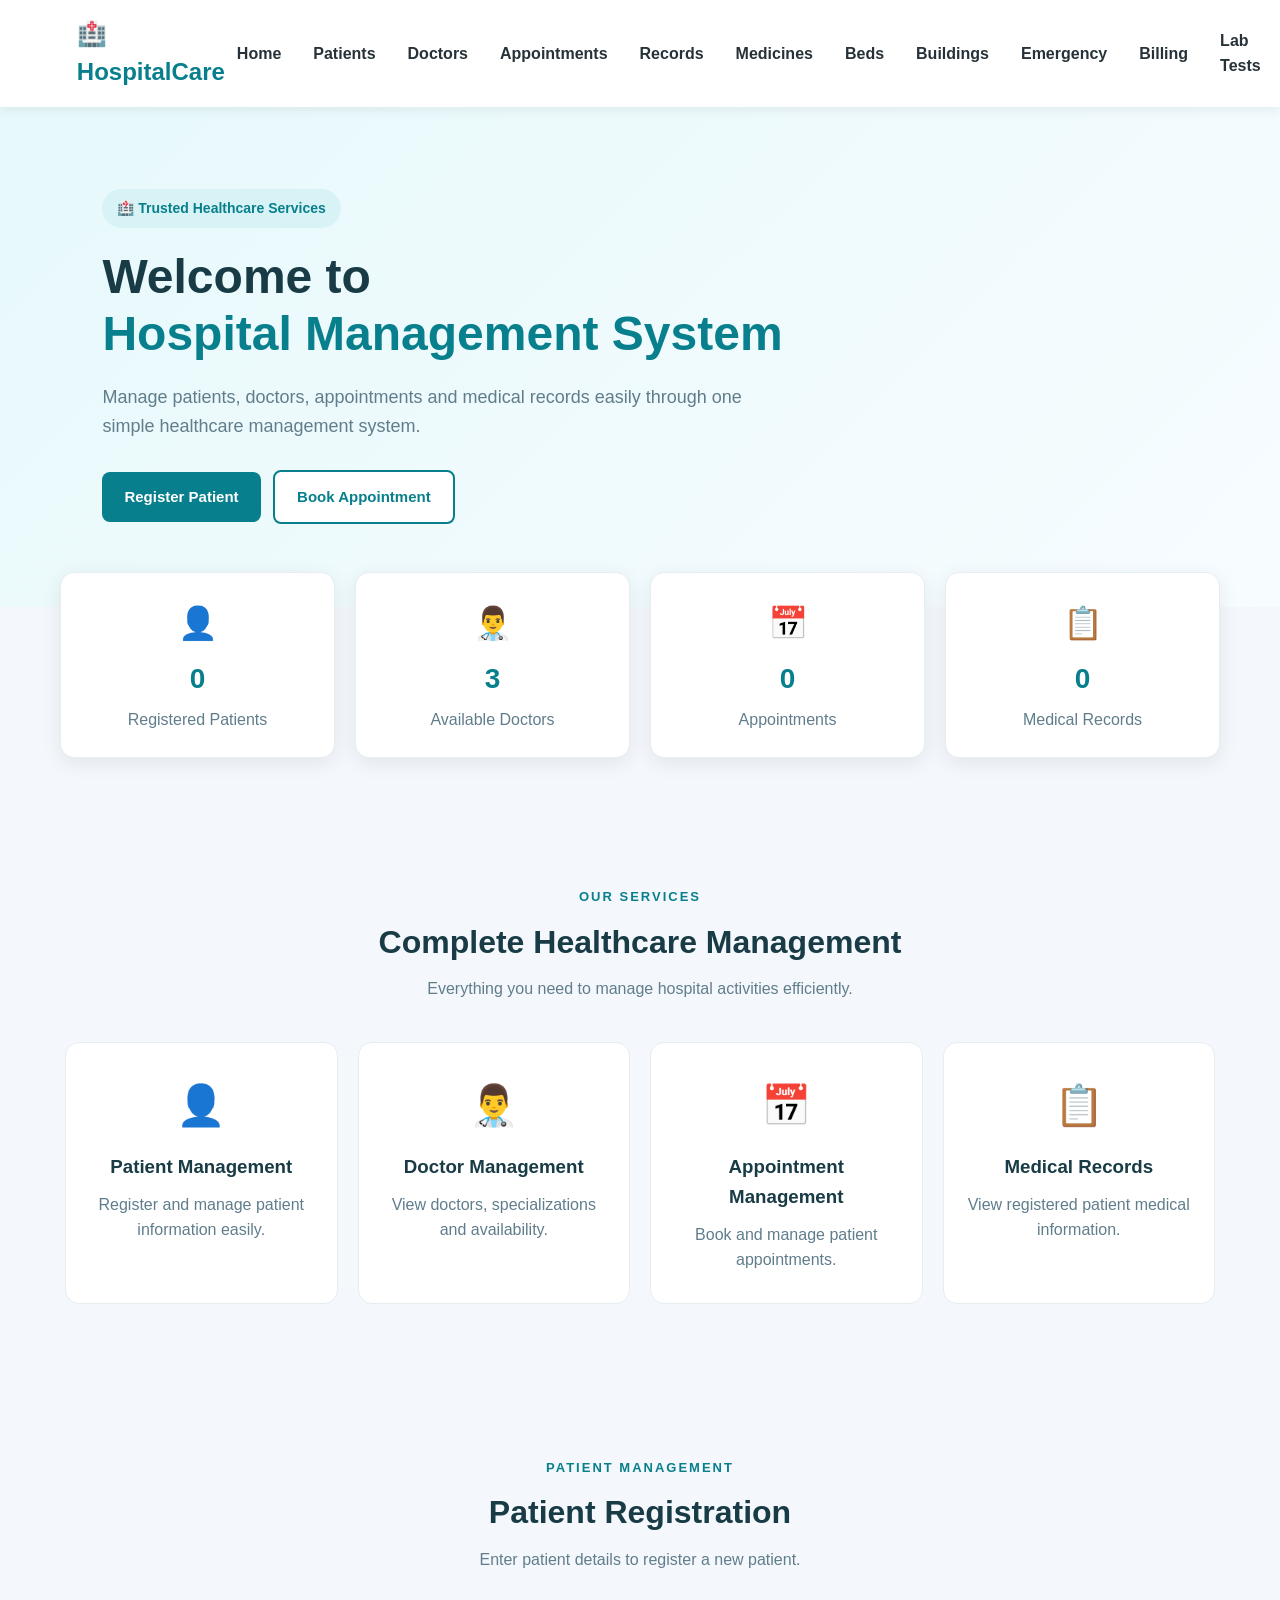
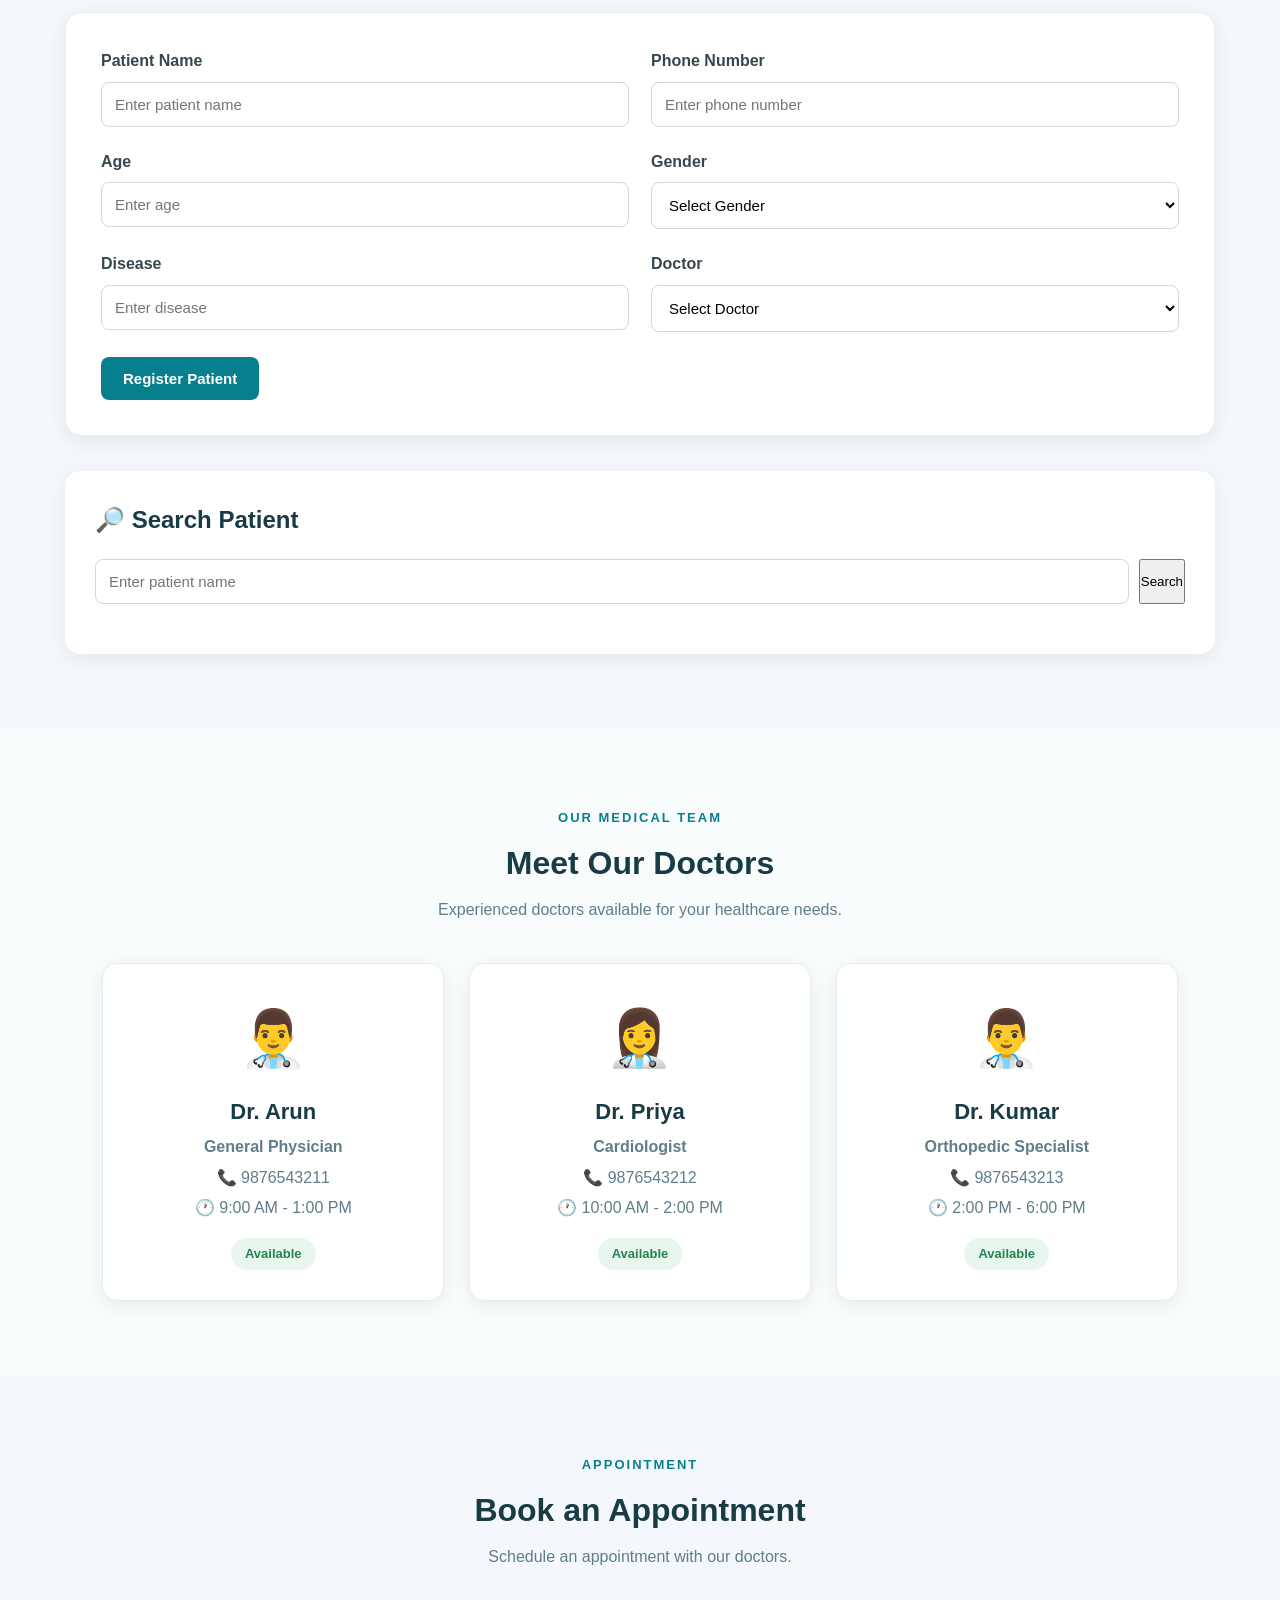
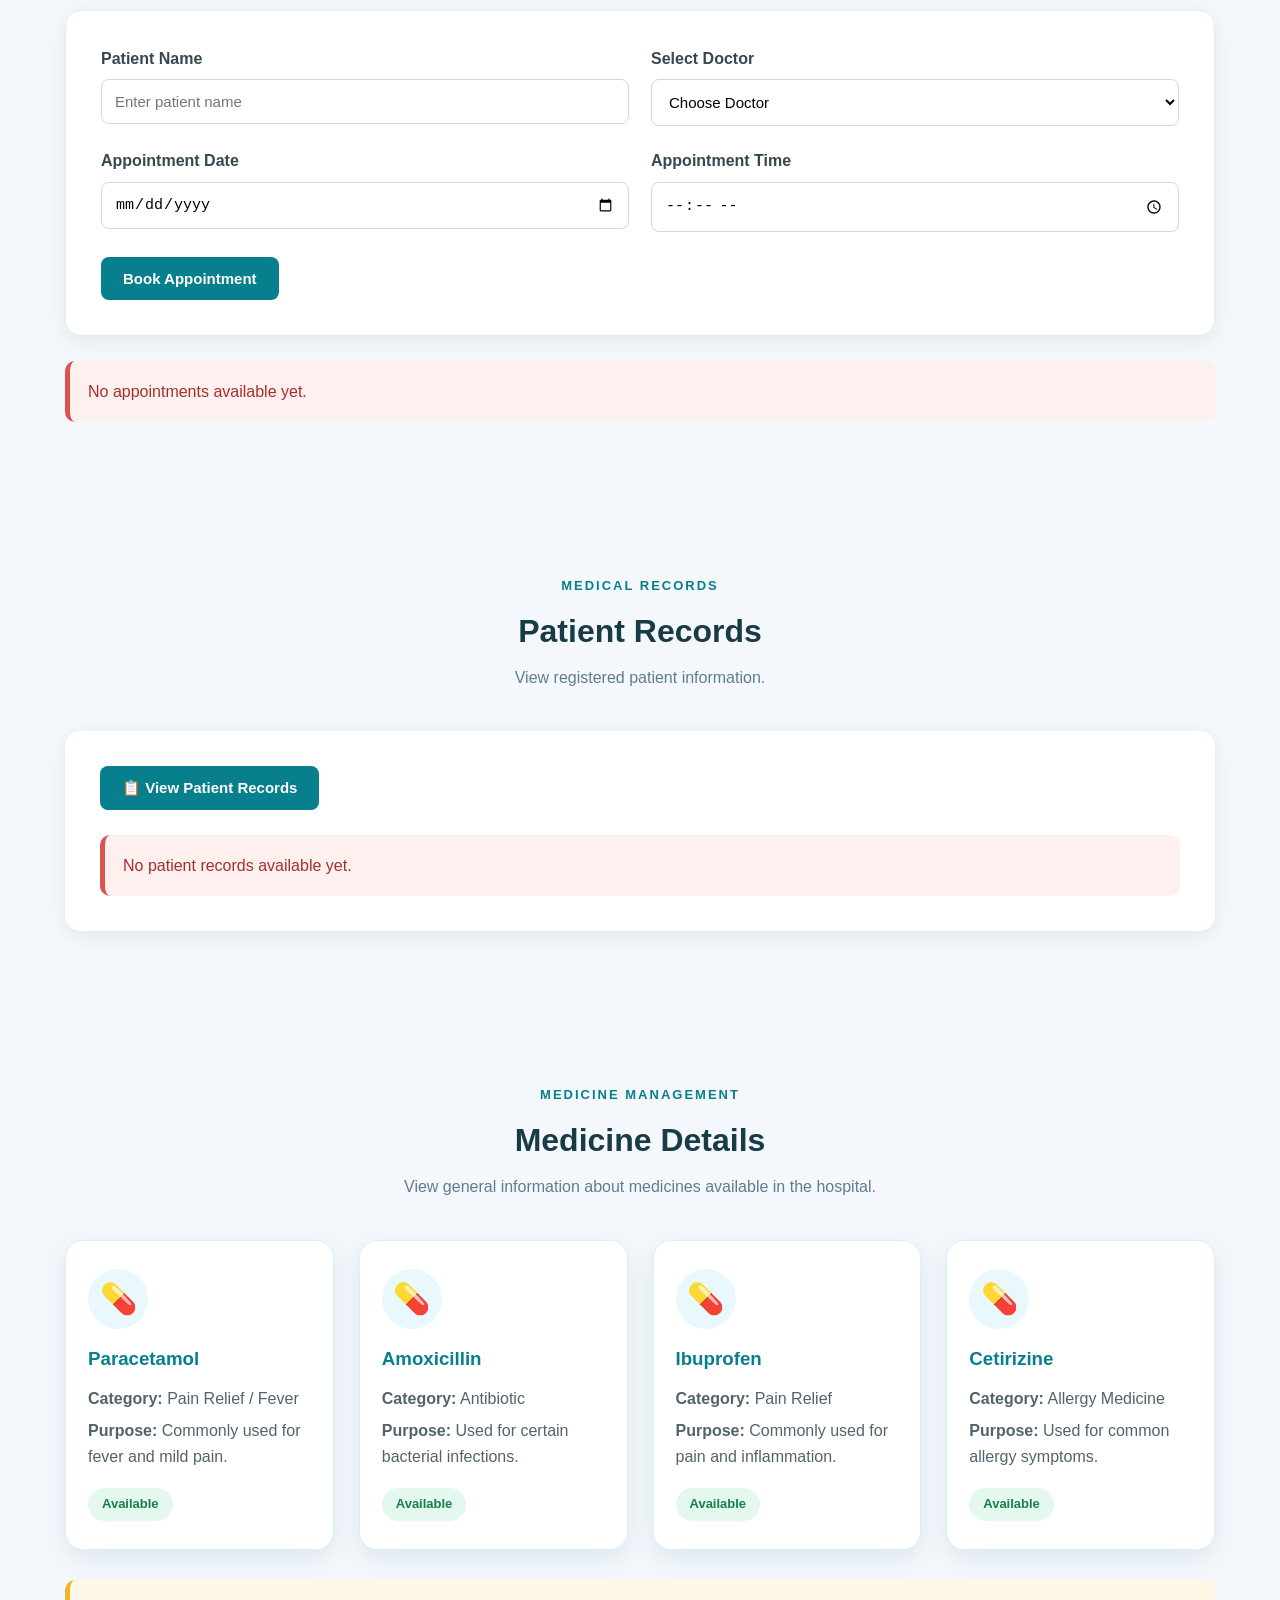
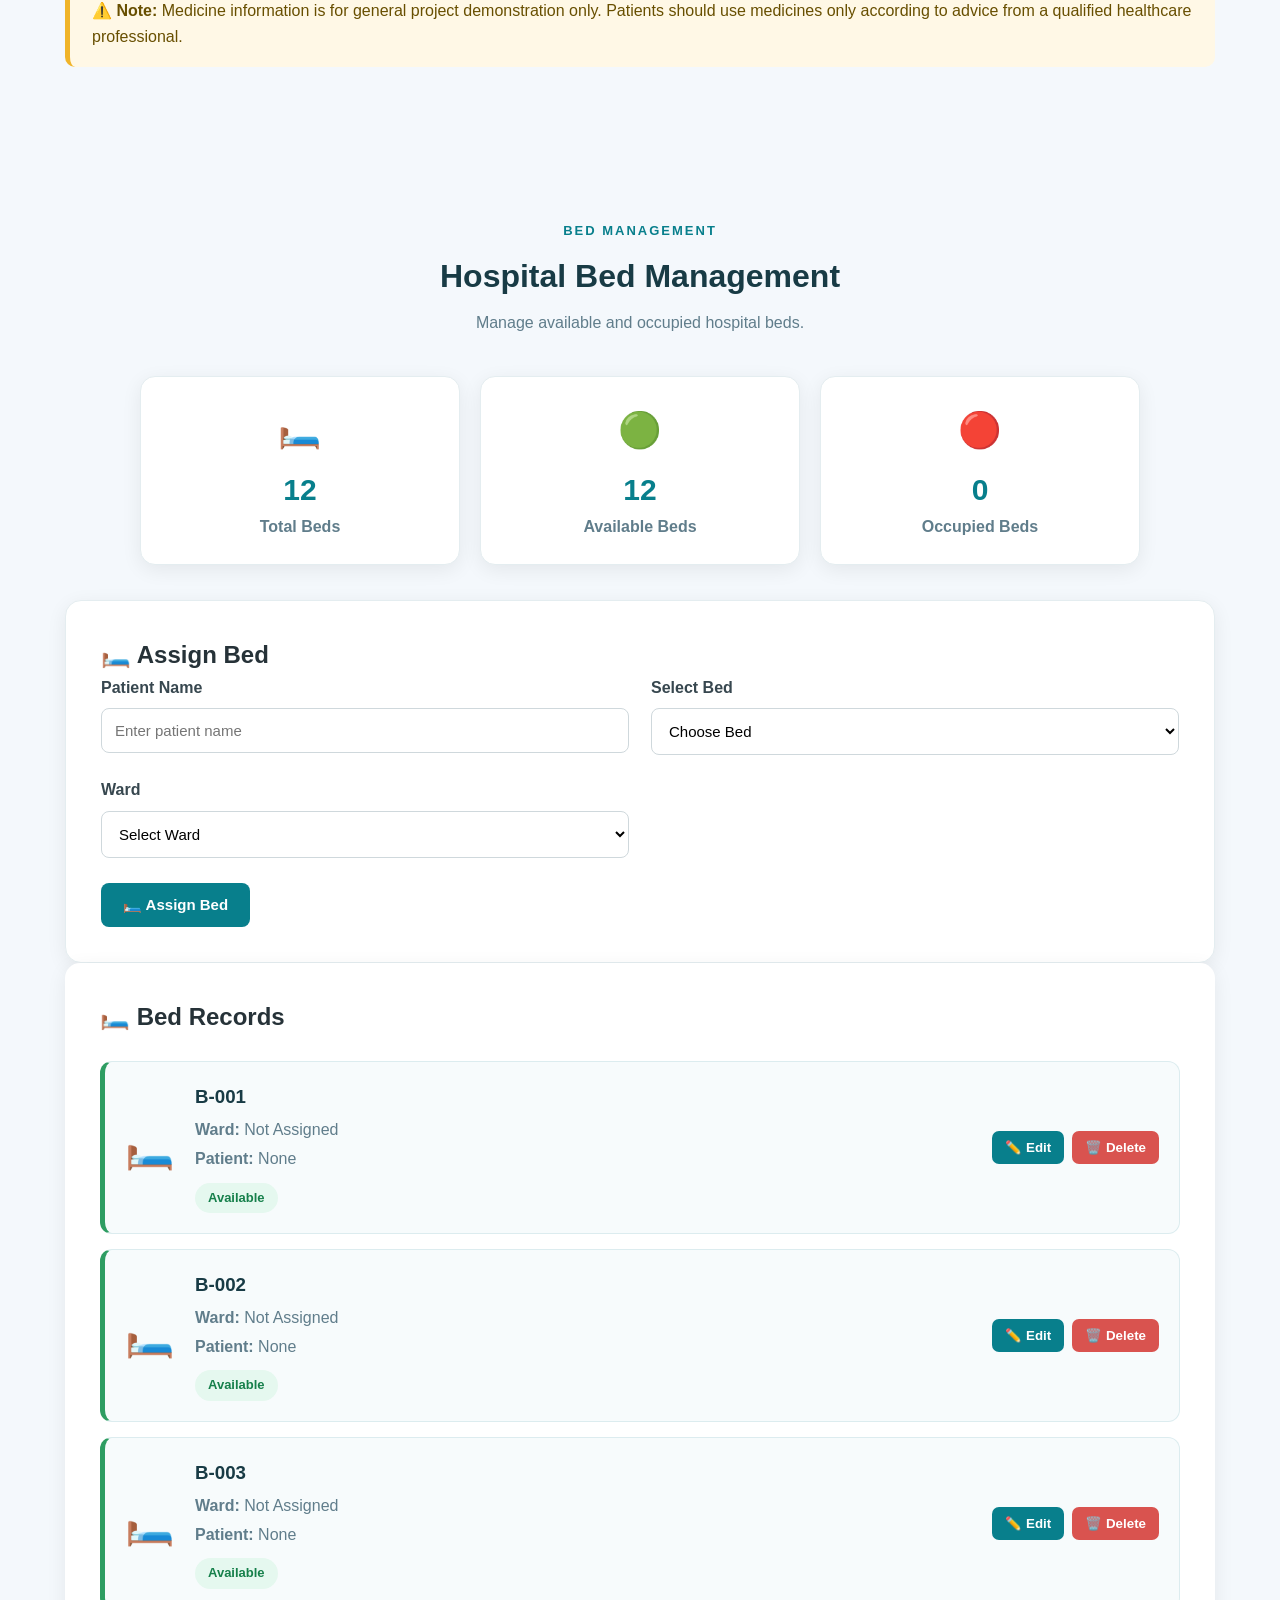
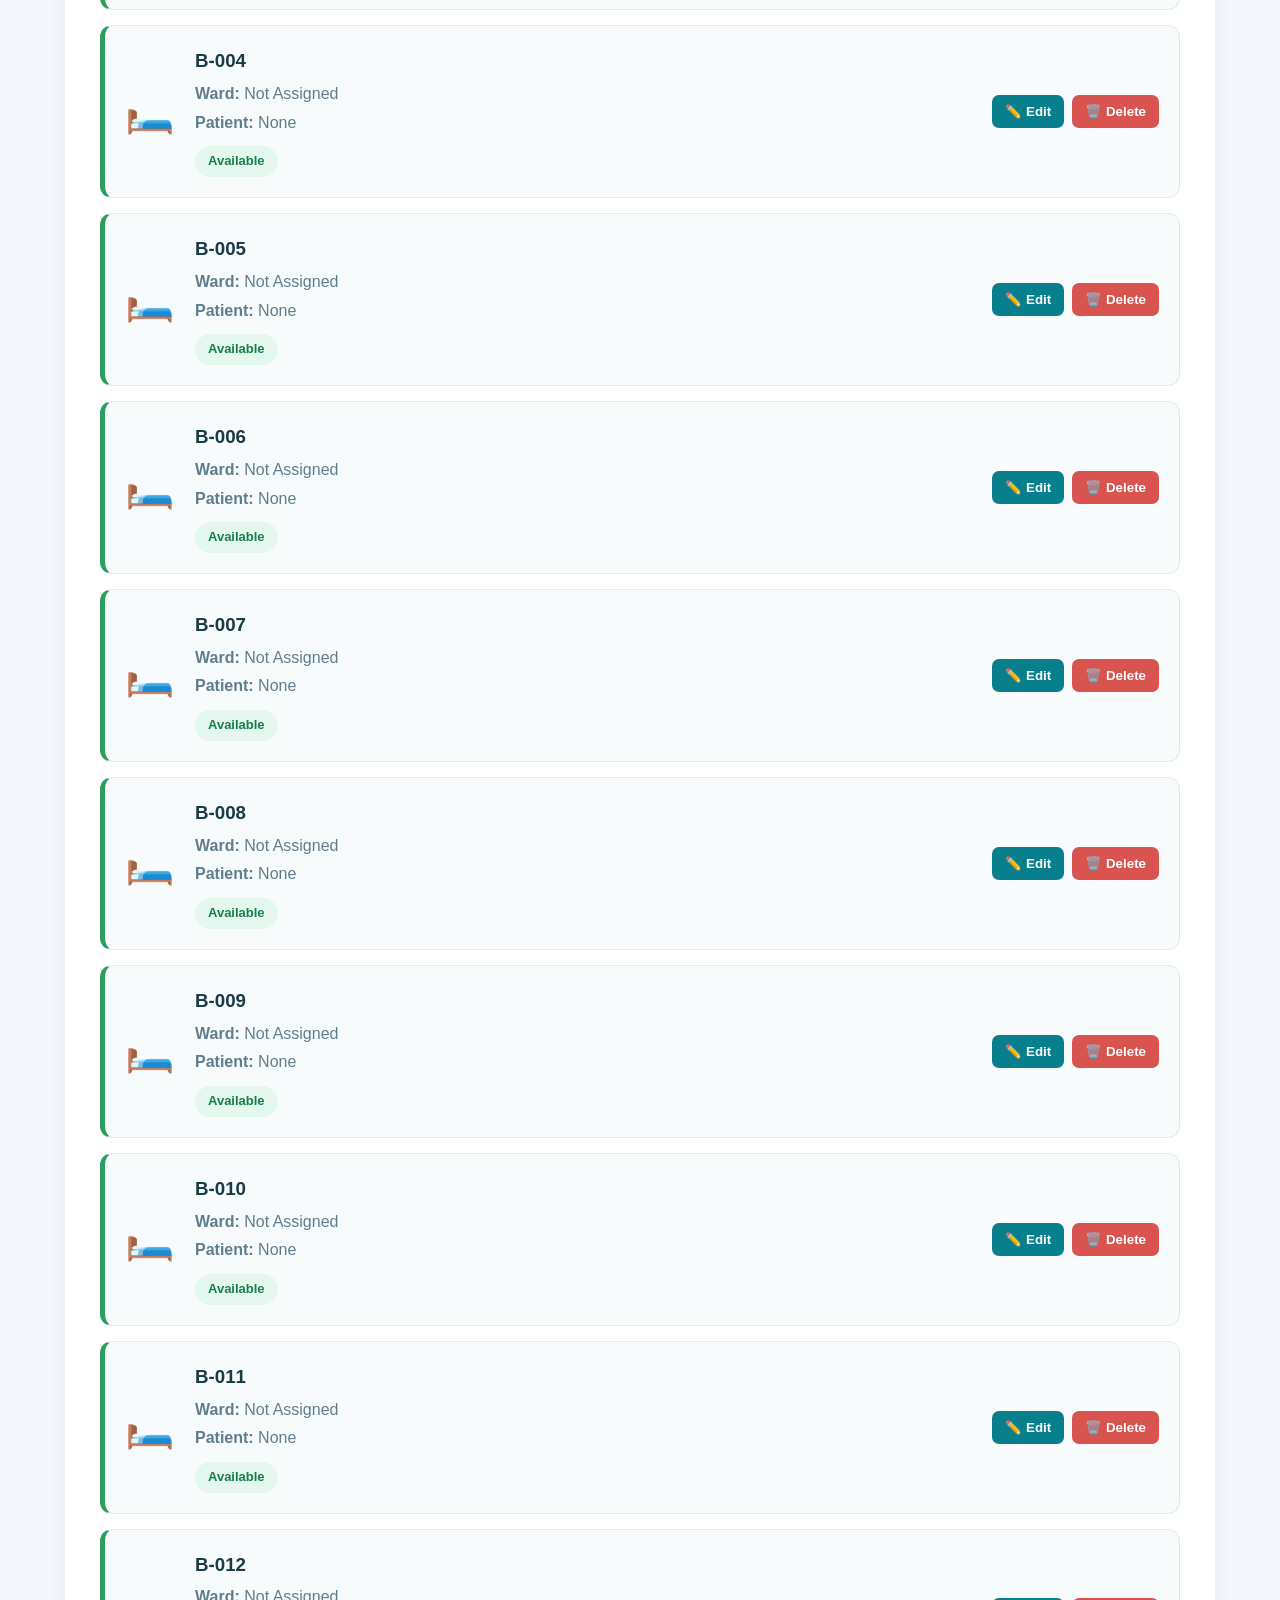
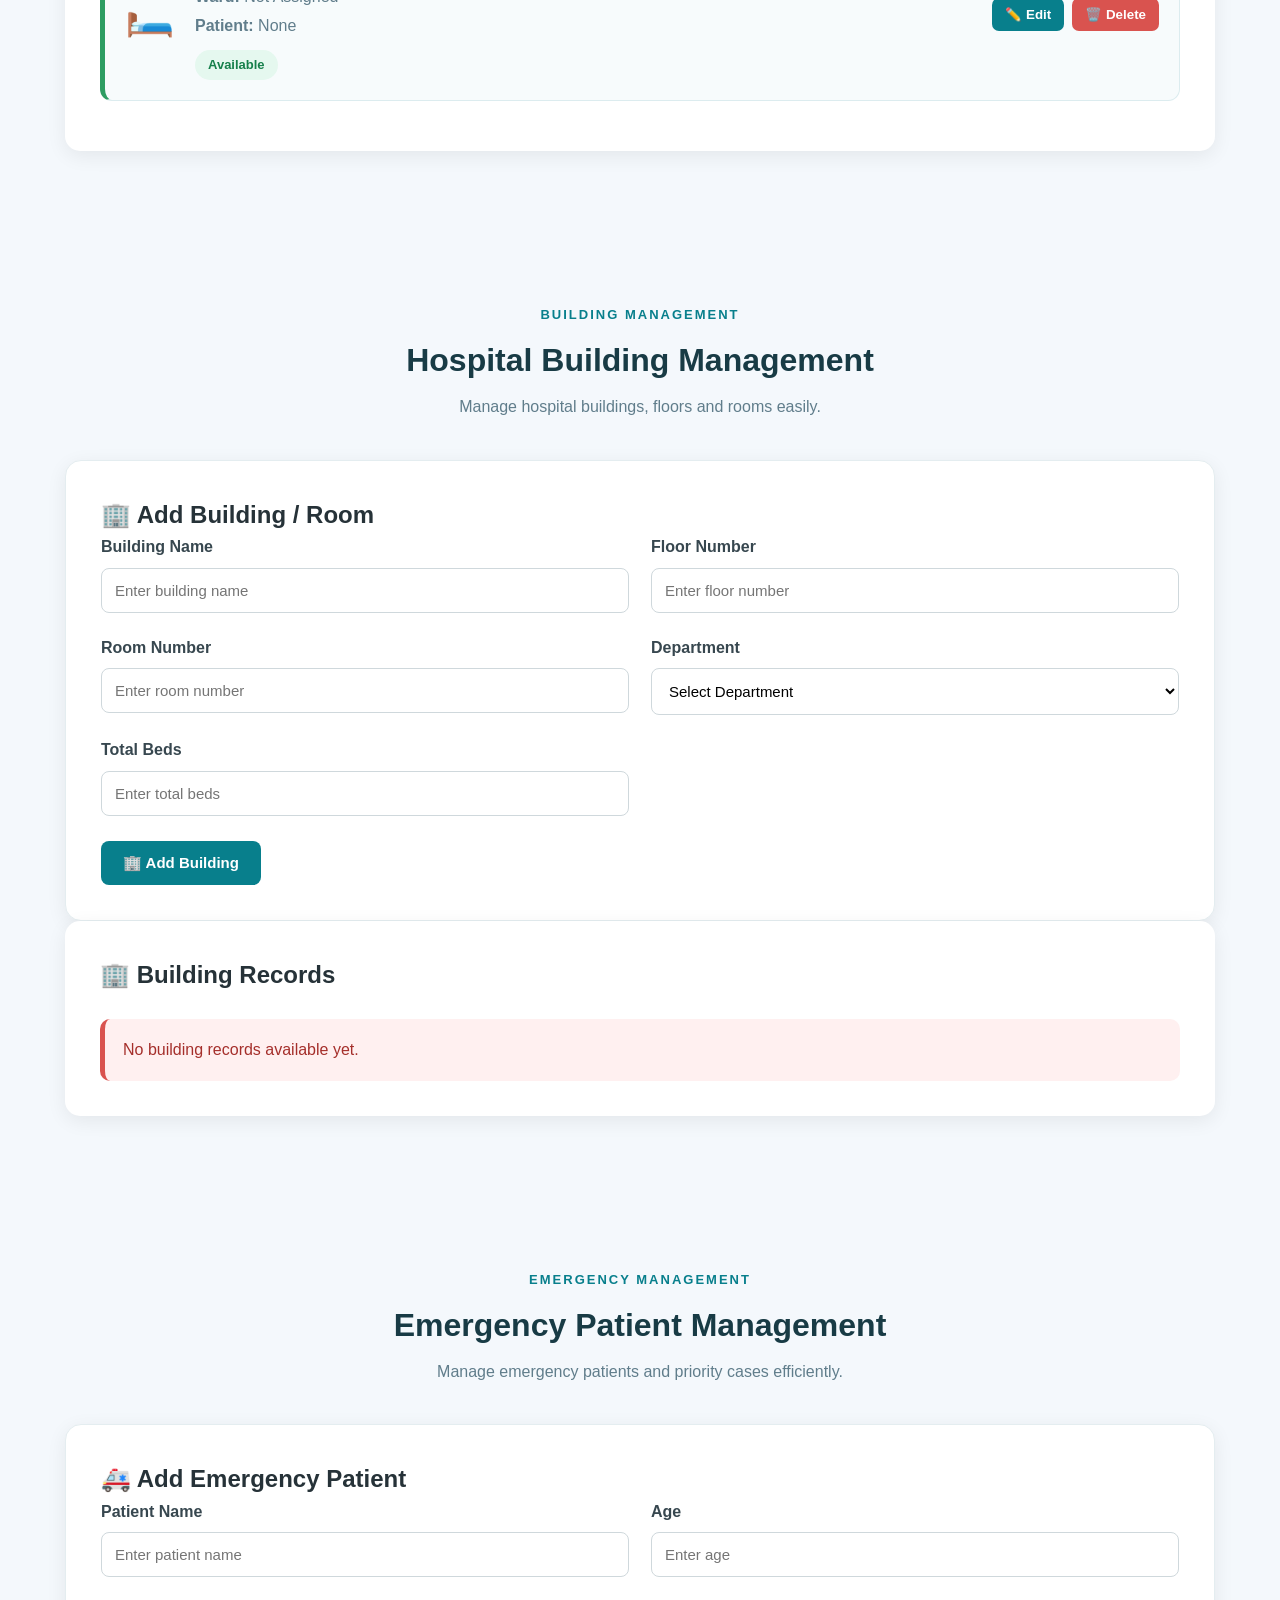
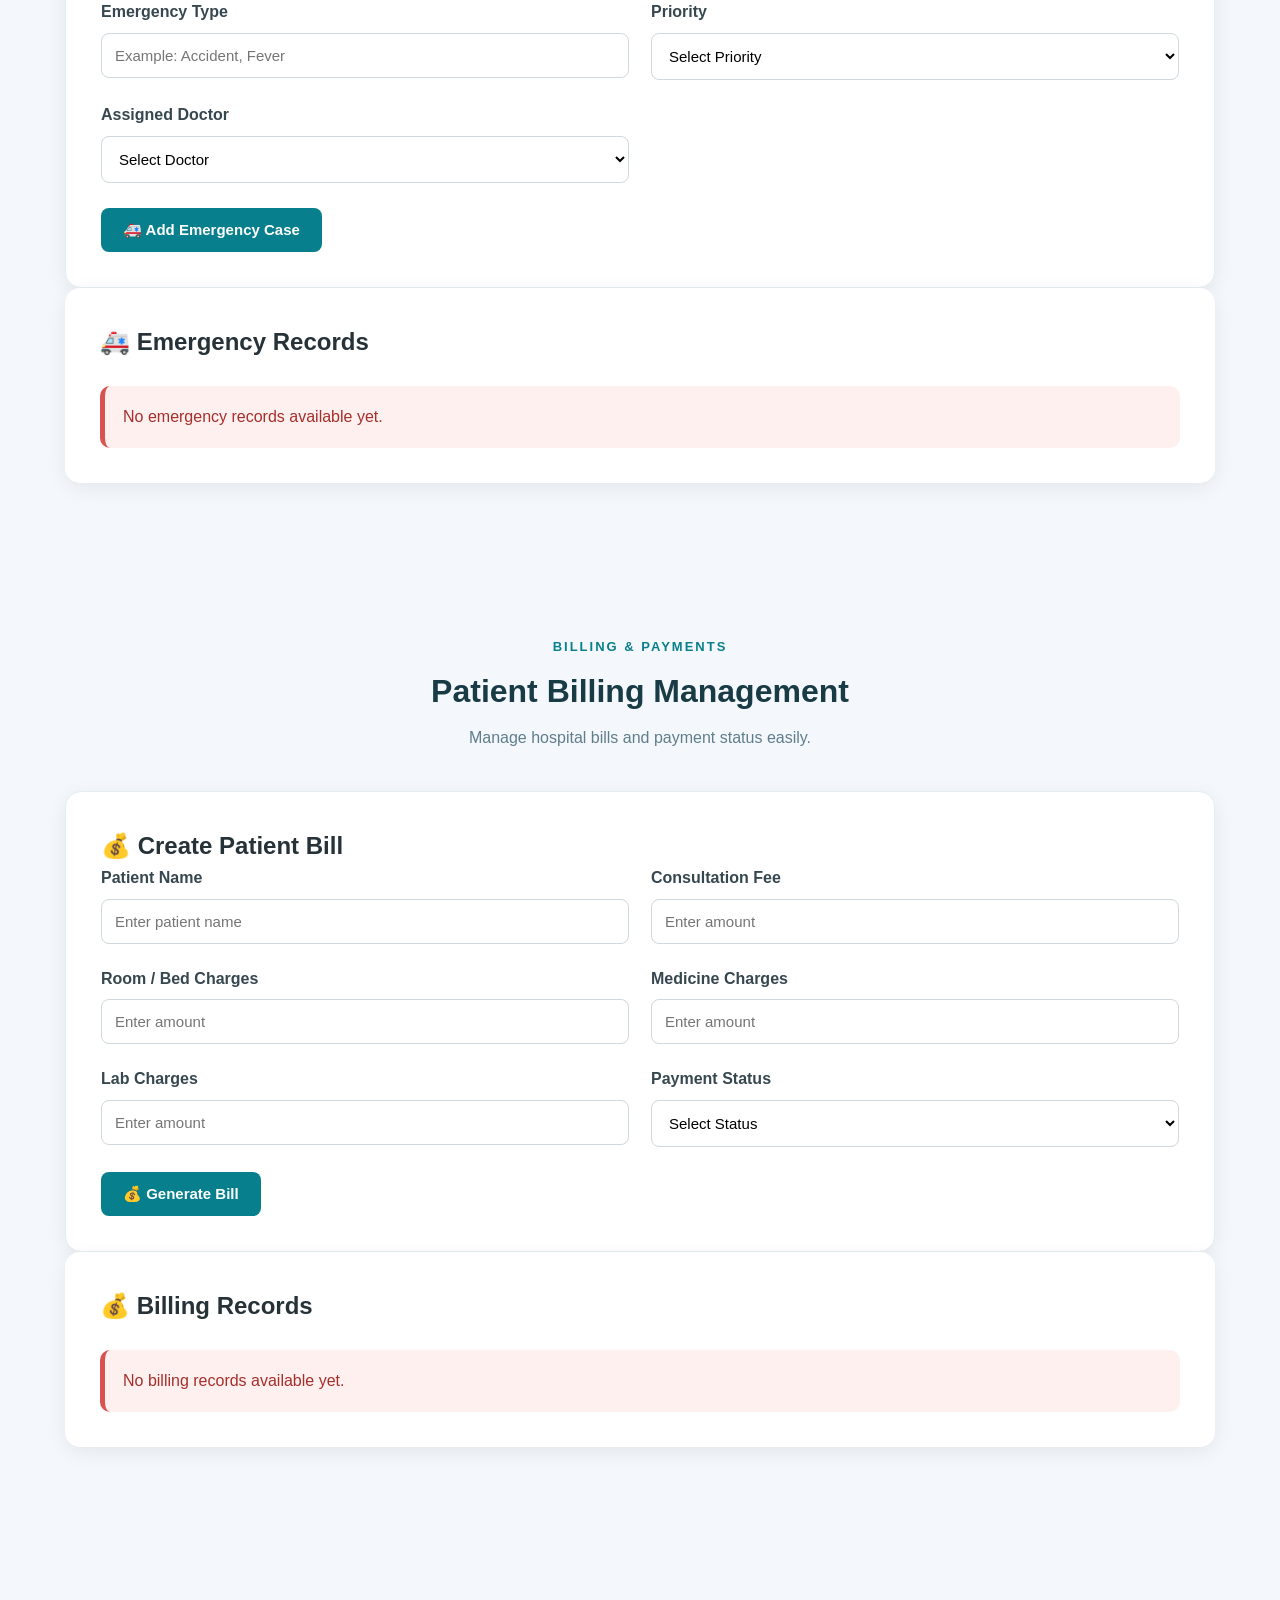
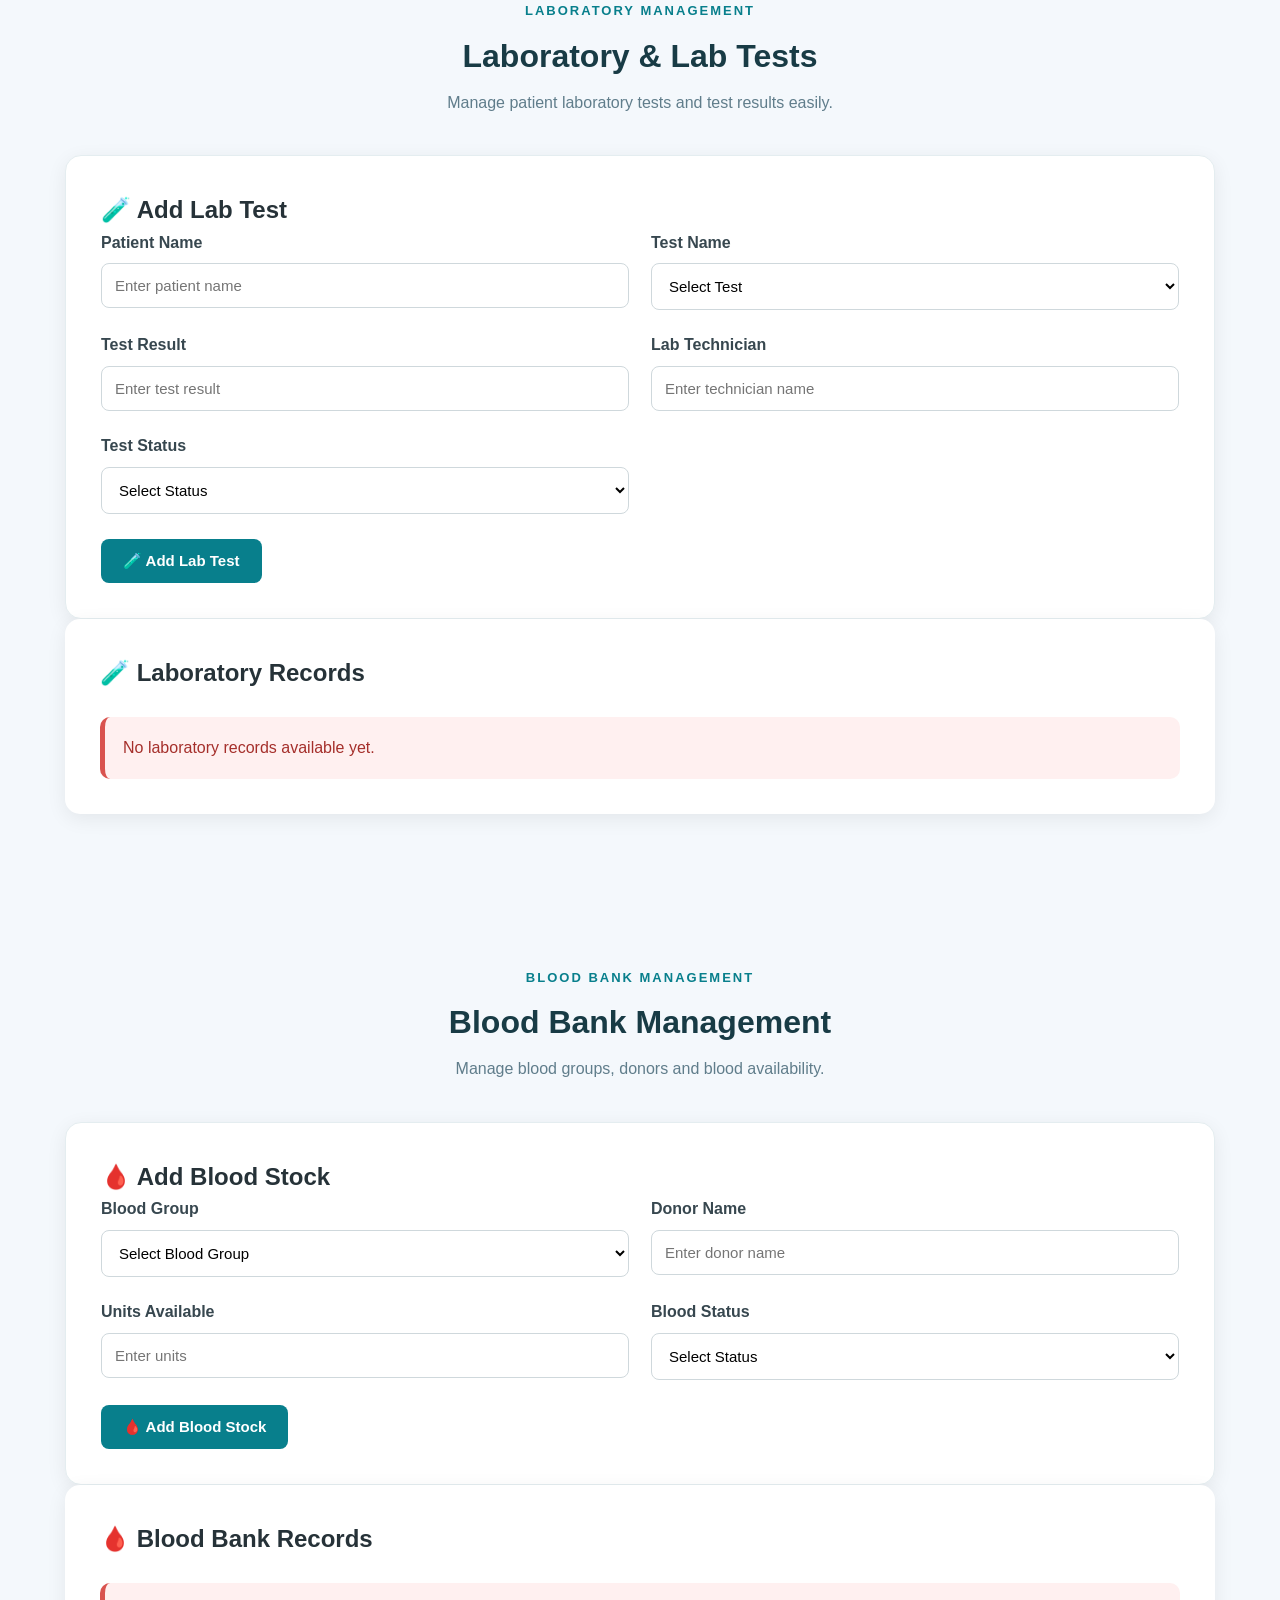
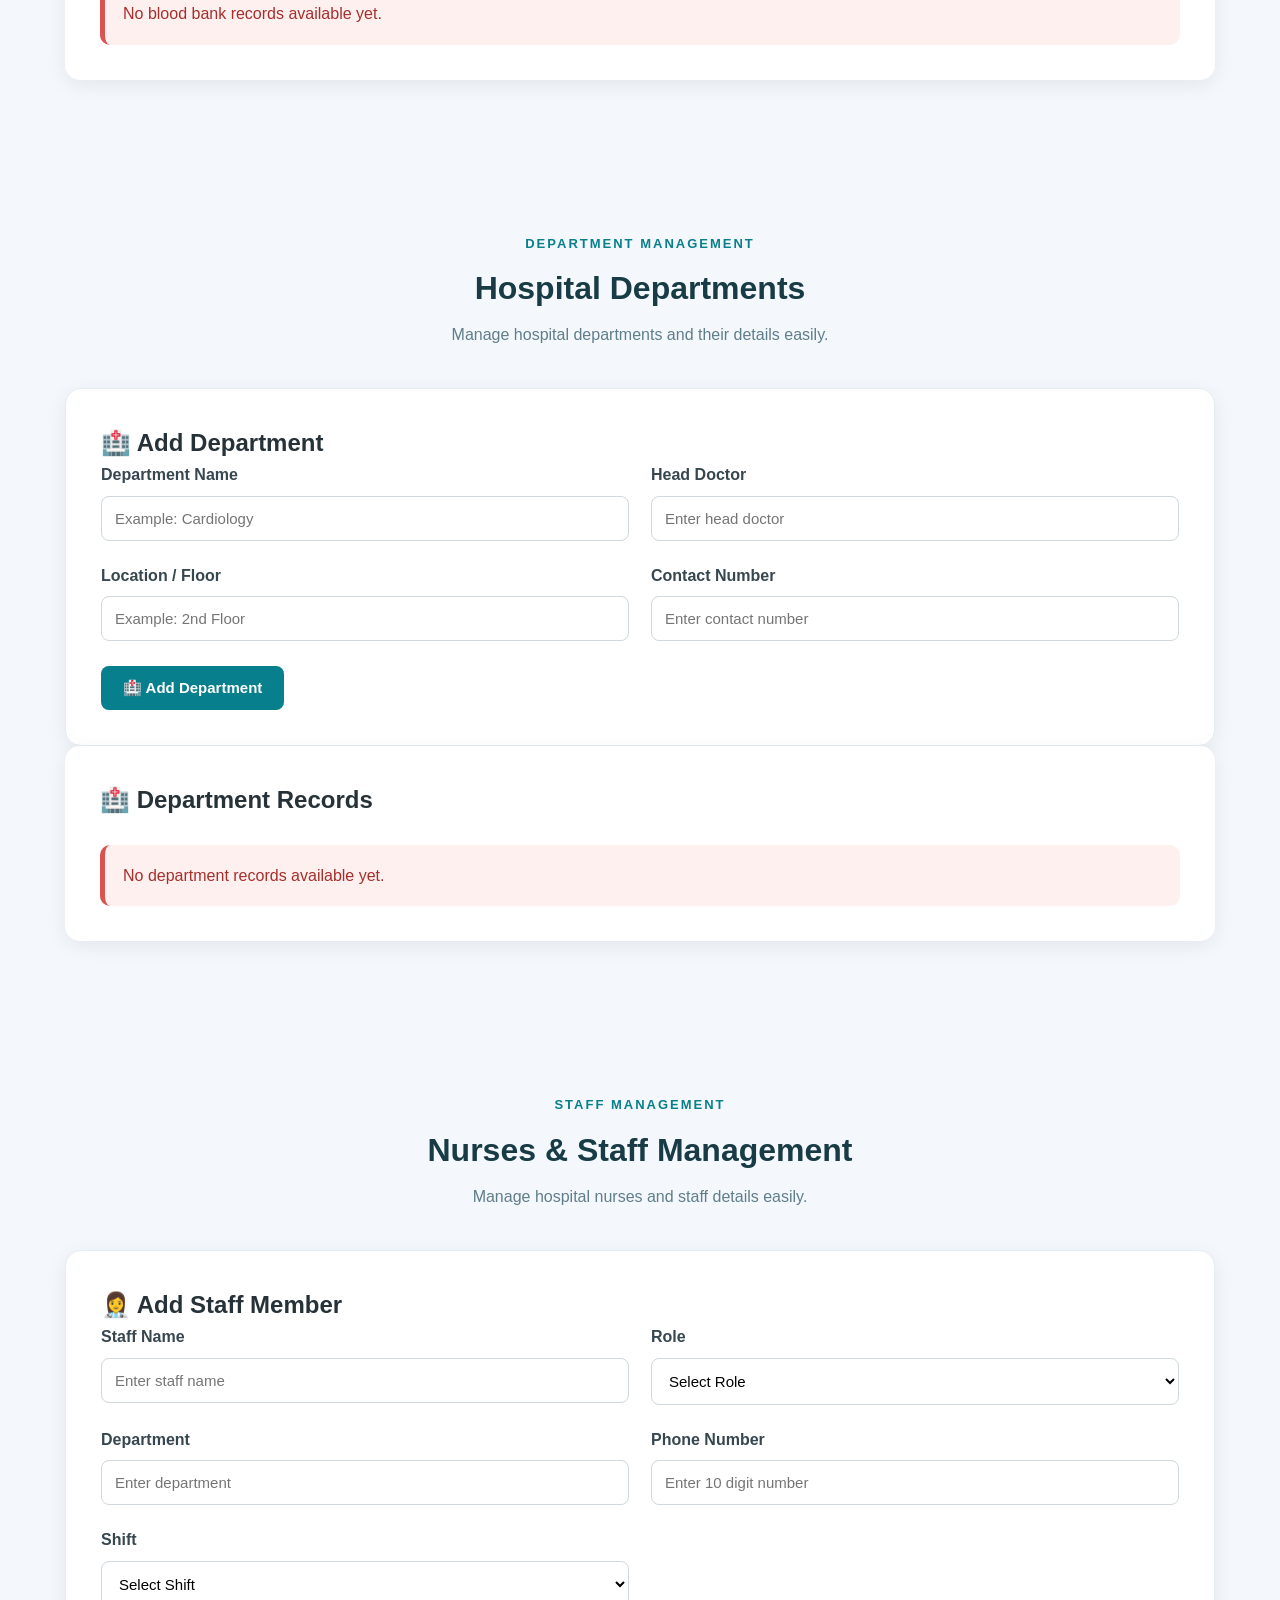
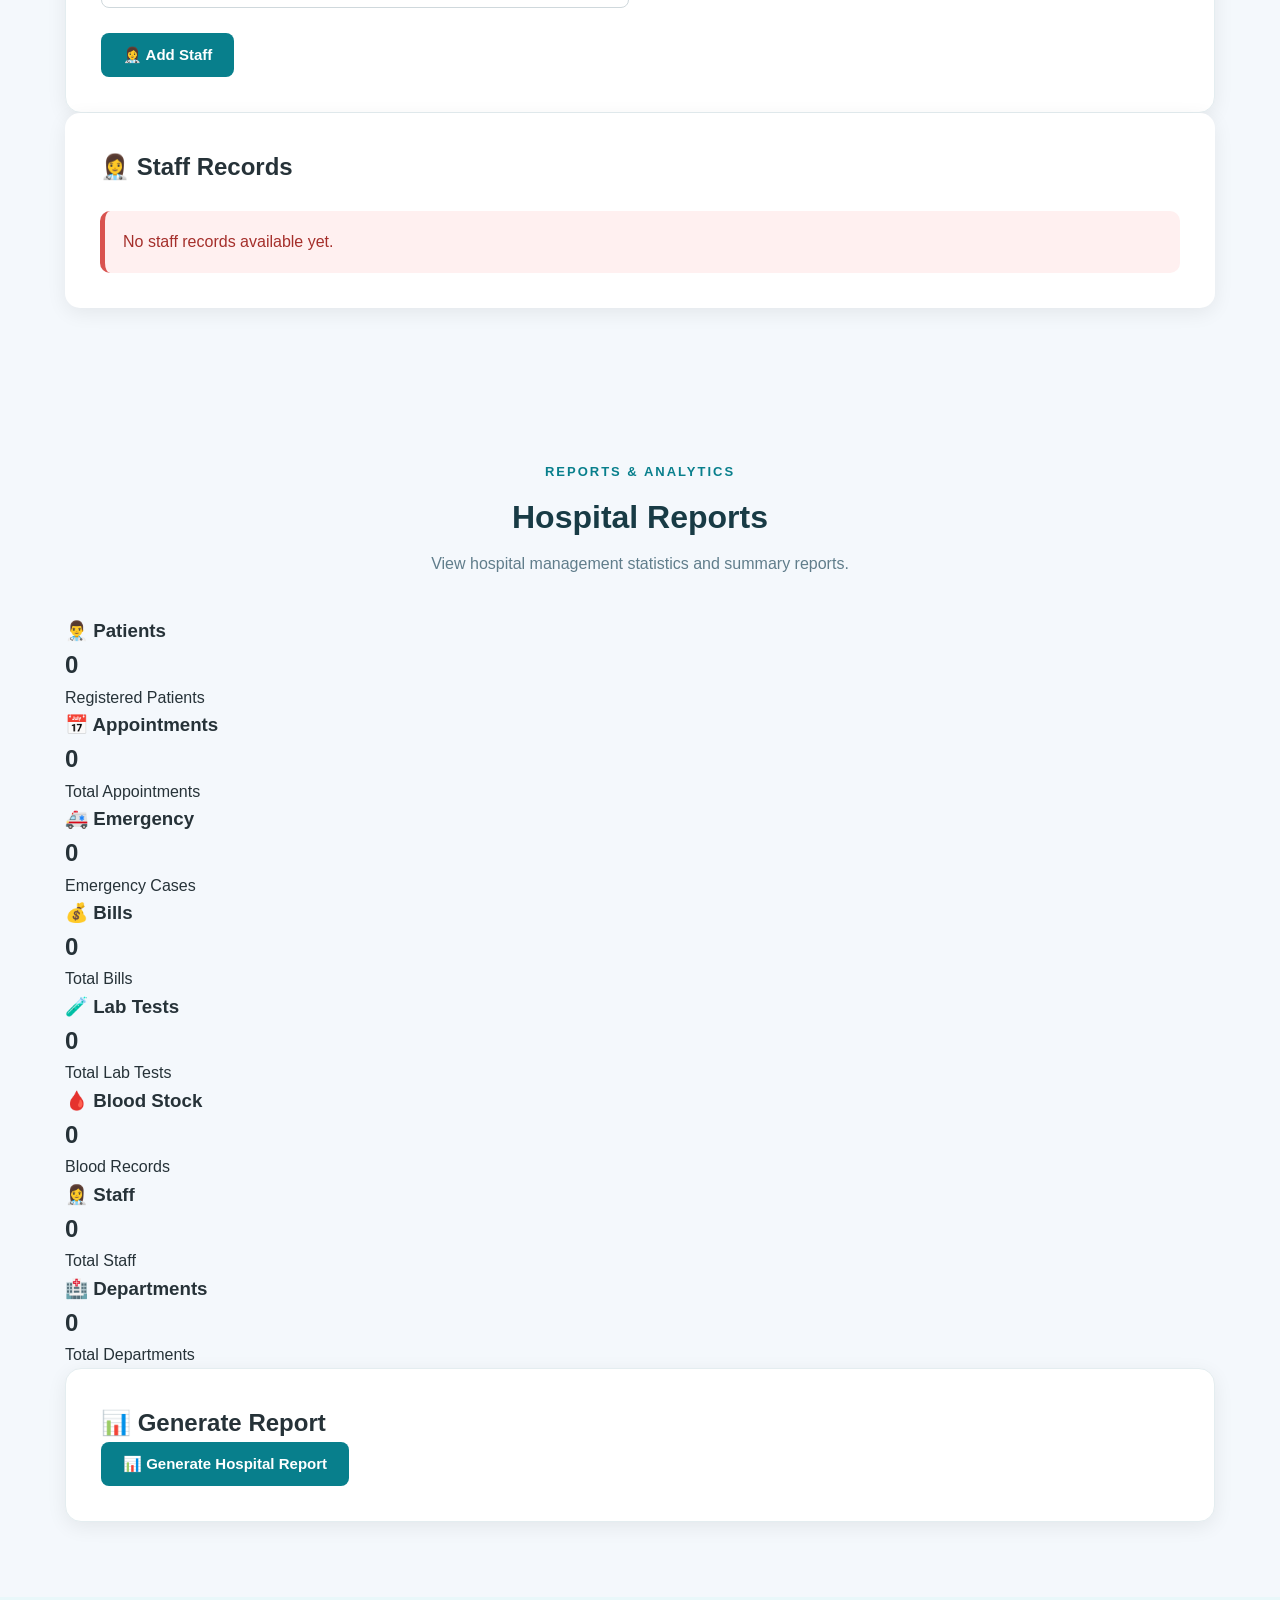
==== index.html @ fe4bb7fb "Add Reports & Analytics section to index.html" ====
<!DOCTYPE html>

<html lang="en">
<head>
    <meta charset="UTF-8">
    <meta name="viewport" content="width=device-width, initial-scale=1.0">
    <title>Hospital Management System</title>
    <link rel="stylesheet" href="style.css">
</head>

<body>

<header>
    <div class="logo">🏥 HospitalCare</div>


<nav>
    <a href="#home">Home</a>
    <a href="#patients">Patients</a>
    <a href="#doctors">Doctors</a>
    <a href="#appointment">Appointments</a>
    <a href="#records">Records</a>
    <a href="#medicines">Medicines</a>
    <a href="#beds">Beds</a>
    <a href="#buildings">Buildings</a>
    <a href="#emergency">Emergency</a>
    <a href="#billing">Billing</a>
    <a href="#lab">Lab Tests</a>
    <a href="#bloodbank">Blood Bank</a>
    <a href="#departments">Departments</a>
    <a href="#staff">Nurses / Staff</a>
    <a href="#reports">Reports</a>
    <a href="#contact">Contact</a>
    <a href="login.html" class="login-btn">Login</a>
</nav>


</header>

<!-- HOME -->

<section id="home" class="hero">


<div class="hero-content">
    <span class="badge">🏥 Trusted Healthcare Services</span>

    <h1>Welcome to<br>
        <span>Hospital Management System</span>
    </h1>

    <p>
        Manage patients, doctors, appointments and medical records
        easily through one simple healthcare management system.
    </p>

    <a href="#patients" class="primary-btn">
        Register Patient
    </a>

    <a href="#appointment" class="secondary-btn">
        Book Appointment
    </a>
</div>


</section>

<!-- DASHBOARD -->

<section class="dashboard">


<div class="stat-card">
    <div class="stat-icon">👤</div>
    <h3 id="patientCount">0</h3>
    <p>Registered Patients</p>
</div>

<div class="stat-card">
    <div class="stat-icon">👨‍⚕️</div>
    <h3>3</h3>
    <p>Available Doctors</p>
</div>

<div class="stat-card">
    <div class="stat-icon">📅</div>
    <h3 id="appointmentCount">0</h3>
    <p>Appointments</p>
</div>

<div class="stat-card">
    <div class="stat-icon">📋</div>
    <h3 id="recordCount">0</h3>
    <p>Medical Records</p>
</div>


</section>

<!-- SERVICES -->

<section class="section">


<div class="section-title">
    <span>OUR SERVICES</span>
    <h2>Complete Healthcare Management</h2>
    <p>Everything you need to manage hospital activities efficiently.</p>
</div>

<div class="service-grid">

    <div class="service-card">
        <div class="service-icon">👤</div>
        <h3>Patient Management</h3>
        <p>Register and manage patient information easily.</p>
    </div>

    <div class="service-card">
        <div class="service-icon">👨‍⚕️</div>
        <h3>Doctor Management</h3>
        <p>View doctors, specializations and availability.</p>
    </div>

    <div class="service-card">
        <div class="service-icon">📅</div>
        <h3>Appointment Management</h3>
        <p>Book and manage patient appointments.</p>
    </div>

    <div class="service-card">
        <div class="service-icon">📋</div>
        <h3>Medical Records</h3>
        <p>View registered patient medical information.</p>
    </div>

</div>


</section>

<!-- PATIENTS -->

<section id="patients" class="section">


<div class="section-title">
    <span>PATIENT MANAGEMENT</span>
    <h2>Patient Registration</h2>
    <p>Enter patient details to register a new patient.</p>
</div>

<div class="form-card">

    <form onsubmit="registerPatient(event)">

        <div class="form-grid">

            <div class="form-group">
                <label>Patient Name</label>
                <input type="text" id="patientName"
                       placeholder="Enter patient name" required>
            </div>

            <div class="form-group">
                <label>Phone Number</label>
                <input type="tel" id="phone"
                       placeholder="Enter phone number"
                       pattern="[0-9]{10}" required>
            </div>

            <div class="form-group">
                <label>Age</label>
                <input type="number" id="age"
                       placeholder="Enter age"
                       min="1" max="120" required>
            </div>

            <div class="form-group">
                <label>Gender</label>
                <select id="gender" required>
                    <option value="">Select Gender</option>
                    <option>Male</option>
                    <option>Female</option>
                    <option>Other</option>
                </select>
            </div>

            <div class="form-group">
                <label>Disease</label>
                <input type="text" id="disease"
                       placeholder="Enter disease" required>
            </div>

            <div class="form-group">
                <label>Doctor</label>
                <select id="doctor" required>
                    <option value="">Select Doctor</option>
                    <option>Dr. Arun</option>
                    <option>Dr. Priya</option>
                    <option>Dr. Kumar</option>
                </select>
            </div>

        </div>

        <button type="submit" class="primary-btn">
            Register Patient
        </button>

    </form>

    <div id="patientMessage"></div>

</div>


<!-- SEARCH -->
<div class="search-box">

    <h2>🔎 Search Patient</h2>

    <div class="search-row">

        <input type="text"
               id="searchPatient"
               placeholder="Enter patient name">

        <button onclick="searchPatient()">
            Search
        </button>

    </div>

    <div id="searchResult"></div>

</div>


</section>

<!-- DOCTORS -->

<section id="doctors" class="section doctors-section">

<div class="section-title">
    <span>OUR MEDICAL TEAM</span>
    <h2>Meet Our Doctors</h2>
    <p>Experienced doctors available for your healthcare needs.</p>
</div>

<div class="doctor-grid">

    <div class="doctor-card">
        <div class="doctor-icon">👨‍⚕️</div>
        <h3>Dr. Arun</h3>
        <p class="specialization">General Physician</p>
        <p>📞 9876543211</p>
        <p>🕐 9:00 AM - 1:00 PM</p>
        <span class="available">Available</span>
    </div>

    <div class="doctor-card">
        <div class="doctor-icon">👩‍⚕️</div>
        <h3>Dr. Priya</h3>
        <p class="specialization">Cardiologist</p>
        <p>📞 9876543212</p>
        <p>🕐 10:00 AM - 2:00 PM</p>
        <span class="available">Available</span>
    </div>

    <div class="doctor-card">
        <div class="doctor-icon">👨‍⚕️</div>
        <h3>Dr. Kumar</h3>
        <p class="specialization">Orthopedic Specialist</p>
        <p>📞 9876543213</p>
        <p>🕐 2:00 PM - 6:00 PM</p>
        <span class="available">Available</span>
    </div>

</div>


</section>

<!-- APPOINTMENT -->

<section id="appointment" class="section">


<div class="section-title">
    <span>APPOINTMENT</span>
    <h2>Book an Appointment</h2>
    <p>Schedule an appointment with our doctors.</p>
</div>

<div class="form-card">

    <form onsubmit="bookAppointment(event)">

        <div class="form-grid">

            <div class="form-group">
                <label>Patient Name</label>
                <input type="text"
                       id="appointmentName"
                       placeholder="Enter patient name"
                       required>
            </div>

            <div class="form-group">
                <label>Select Doctor</label>
                <select id="appointmentDoctor" required>
                    <option value="">Choose Doctor</option>
                    <option>Dr. Arun</option>
                    <option>Dr. Priya</option>
                    <option>Dr. Kumar</option>
                </select>
            </div>

            <div class="form-group">
                <label>Appointment Date</label>
                <input type="date"
                       id="appointmentDate"
                       required>
            </div>

            <div class="form-group">
                <label>Appointment Time</label>
                <input type="time"
                       id="appointmentTime"
                       required>
            </div>

        </div>

        <button type="submit" class="primary-btn">
            Book Appointment
        </button>

    </form>

    <div id="appointmentMessage"></div>

</div>
<div id="appointmentList"></div>

</section>

<!-- RECORDS -->

<section id="records" class="section">


<div class="section-title">
    <span>MEDICAL RECORDS</span>
    <h2>Patient Records</h2>
    <p>View registered patient information.</p>
</div>

<div class="records-card">

    <button onclick="viewRecords()" class="primary-btn">
        📋 View Patient Records
    </button>

    <div id="recordList"></div>

</div>


</section>
<section id="medicines" class="section">
    <div class="section-title">
        <span>MEDICINE MANAGEMENT</span>
        <h2>Medicine Details</h2>
        <p>View general information about medicines available in the hospital.</p>
    </div>

    <div class="medicine-grid">

        <div class="medicine-card">
            <div class="medicine-icon">💊</div>
            <h3>Paracetamol</h3>
            <p><strong>Category:</strong> Pain Relief / Fever</p>
            <p><strong>Purpose:</strong> Commonly used for fever and mild pain.</p>
            <span class="medicine-status">Available</span>
        </div>

        <div class="medicine-card">
            <div class="medicine-icon">💊</div>
            <h3>Amoxicillin</h3>
            <p><strong>Category:</strong> Antibiotic</p>
            <p><strong>Purpose:</strong> Used for certain bacterial infections.</p>
            <span class="medicine-status">Available</span>
        </div>

        <div class="medicine-card">
            <div class="medicine-icon">💊</div>
            <h3>Ibuprofen</h3>
            <p><strong>Category:</strong> Pain Relief</p>
            <p><strong>Purpose:</strong> Commonly used for pain and inflammation.</p>
            <span class="medicine-status">Available</span>
        </div>

        <div class="medicine-card">
            <div class="medicine-icon">💊</div>
            <h3>Cetirizine</h3>
            <p><strong>Category:</strong> Allergy Medicine</p>
            <p><strong>Purpose:</strong> Used for common allergy symptoms.</p>
            <span class="medicine-status">Available</span>
        </div>

    </div>

    <div class="medicine-note">
        <strong>⚠️ Note:</strong>
        Medicine information is for general project demonstration only.
        Patients should use medicines only according to advice from a qualified healthcare professional.
    </div>
</section>
<!-- BED MANAGEMENT -->

<section id="beds" class="section">

    <div class="section-title">
        <span>BED MANAGEMENT</span>
        <h2>Hospital Bed Management</h2>
        <p>Manage available and occupied hospital beds.</p>
    </div>

    <div class="bed-dashboard">

        <div class="bed-stat">
            <div>🛏️</div>
            <h3 id="totalBeds">12</h3>
            <p>Total Beds</p>
        </div>

        <div class="bed-stat available-bed">
            <div>🟢</div>
            <h3 id="availableBeds">12</h3>
            <p>Available Beds</p>
        </div>

        <div class="bed-stat occupied-bed">
            <div>🔴</div>
            <h3 id="occupiedBeds">0</h3>
            <p>Occupied Beds</p>
        </div>

    </div>

    <div class="form-card">

        <h2>🛏️ Assign Bed</h2>

        <form onsubmit="assignBed(event)">

            <div class="form-grid">

                <div class="form-group">
                    <label>Patient Name</label>
                    <input type="text"
                           id="bedPatientName"
                           placeholder="Enter patient name"
                           required>
                </div>

                <div class="form-group">
                    <label>Select Bed</label>
                    <select id="bedNumber" required>
                        <option value="">Choose Bed</option>
                    </select>
                </div>

                <div class="form-group">
                    <label>Ward</label>
                    <select id="bedWard" required>
                        <option value="">Select Ward</option>
                        <option>General Ward</option>
                        <option>ICU</option>
                        <option>Emergency Ward</option>
                        <option>Private Ward</option>
                    </select>
                </div>

            </div>

            <button type="submit" class="primary-btn">
                🛏️ Assign Bed
            </button>

        </form>

        <div id="bedMessage"></div>

    </div>

    <div class="records-card">

        <h2>🛏️ Bed Records</h2>

        <div id="bedList"></div>

    </div>

</section>
    <!-- BUILDING MANAGEMENT -->

<section id="buildings" class="section">

    <div class="section-title">
        <span>BUILDING MANAGEMENT</span>
        <h2>Hospital Building Management</h2>
        <p>Manage hospital buildings, floors and rooms easily.</p>
    </div>

    <div class="form-card">

        <h2>🏢 Add Building / Room</h2>

        <form onsubmit="addBuilding(event)">

            <div class="form-grid">

                <div class="form-group">
                    <label>Building Name</label>
                    <input type="text"
                           id="buildingName"
                           placeholder="Enter building name"
                           required>
                </div>

                <div class="form-group">
                    <label>Floor Number</label>
                    <input type="number"
                           id="floorNumber"
                           placeholder="Enter floor number"
                           min="1"
                           required>
                </div>

                <div class="form-group">
                    <label>Room Number</label>
                    <input type="text"
                           id="roomNumber"
                           placeholder="Enter room number"
                           required>
                </div>

                <div class="form-group">
                    <label>Department</label>
                    <select id="buildingDepartment" required>
                        <option value="">Select Department</option>
                        <option>General Medicine</option>
                        <option>Cardiology</option>
                        <option>Orthopedics</option>
                        <option>Emergency</option>
                        <option>ICU</option>
                        <option>General Ward</option>
                    </select>
                </div>

                <div class="form-group">
                    <label>Total Beds</label>
                    <input type="number"
                           id="buildingBeds"
                           placeholder="Enter total beds"
                           min="1"
                           required>
                </div>

            </div>

            <button type="submit" class="primary-btn">
                🏢 Add Building
            </button>

        </form>

        <div id="buildingMessage"></div>

    </div>

    <div class="records-card">

        <h2>🏢 Building Records</h2>

        <div id="buildingList"></div>

    </div>

</section>
    <!-- EMERGENCY MANAGEMENT -->

<section id="emergency" class="section">

    <div class="section-title">
        <span>EMERGENCY MANAGEMENT</span>
        <h2>Emergency Patient Management</h2>
        <p>Manage emergency patients and priority cases efficiently.</p>
    </div>

    <div class="form-card">

        <h2>🚑 Add Emergency Patient</h2>

        <form onsubmit="addEmergency(event)">

            <div class="form-grid">

                <div class="form-group">
                    <label>Patient Name</label>
                    <input type="text"
                           id="emergencyPatientName"
                           placeholder="Enter patient name"
                           required>
                </div>

                <div class="form-group">
                    <label>Age</label>
                    <input type="number"
                           id="emergencyAge"
                           placeholder="Enter age"
                           min="1"
                           max="120"
                           required>
                </div>

                <div class="form-group">
                    <label>Emergency Type</label>
                    <input type="text"
                           id="emergencyType"
                           placeholder="Example: Accident, Fever"
                           required>
                </div>

                <div class="form-group">
                    <label>Priority</label>
                    <select id="emergencyPriority" required>
                        <option value="">Select Priority</option>
                        <option>Critical</option>
                        <option>High</option>
                        <option>Normal</option>
                    </select>
                </div>

                <div class="form-group">
                    <label>Assigned Doctor</label>
                    <select id="emergencyDoctor" required>
                        <option value="">Select Doctor</option>
                        <option>Dr. Arun</option>
                        <option>Dr. Priya</option>
                        <option>Dr. Kumar</option>
                    </select>
                </div>

            </div>

            <button type="submit" class="primary-btn">
                🚑 Add Emergency Case
            </button>

        </form>

        <div id="emergencyMessage"></div>

    </div>

    <div class="records-card">

        <h2>🚑 Emergency Records</h2>

        <div id="emergencyList"></div>

    </div>

</section>
    <!-- BILLING & PAYMENTS -->

<section id="billing" class="section">

    <div class="section-title">
        <span>BILLING & PAYMENTS</span>
        <h2>Patient Billing Management</h2>
        <p>Manage hospital bills and payment status easily.</p>
    </div>

    <div class="form-card">

        <h2>💰 Create Patient Bill</h2>

        <form onsubmit="addBill(event)">

            <div class="form-grid">

                <div class="form-group">
                    <label>Patient Name</label>
                    <input type="text"
                           id="billPatientName"
                           placeholder="Enter patient name"
                           required>
                </div>

                <div class="form-group">
                    <label>Consultation Fee</label>
                    <input type="number"
                           id="consultationFee"
                           placeholder="Enter amount"
                           min="0"
                           required>
                </div>

                <div class="form-group">
                    <label>Room / Bed Charges</label>
                    <input type="number"
                           id="roomCharges"
                           placeholder="Enter amount"
                           min="0"
                           required>
                </div>

                <div class="form-group">
                    <label>Medicine Charges</label>
                    <input type="number"
                           id="medicineCharges"
                           placeholder="Enter amount"
                           min="0"
                           required>
                </div>

                <div class="form-group">
                    <label>Lab Charges</label>
                    <input type="number"
                           id="labCharges"
                           placeholder="Enter amount"
                           min="0"
                           required>
                </div>

                <div class="form-group">
                    <label>Payment Status</label>
                    <select id="paymentStatus" required>
                        <option value="">Select Status</option>
                        <option>Paid</option>
                        <option>Pending</option>
                    </select>
                </div>

            </div>

            <button type="submit" class="primary-btn">
                💰 Generate Bill
            </button>

        </form>

        <div id="billingMessage"></div>

    </div>

    <div class="records-card">

        <h2>💰 Billing Records</h2>

        <div id="billingList"></div>

    </div>

</section>
    <!-- LABORATORY MANAGEMENT -->

<section id="lab" class="section">

    <div class="section-title">
        <span>LABORATORY MANAGEMENT</span>
        <h2>Laboratory & Lab Tests</h2>
        <p>Manage patient laboratory tests and test results easily.</p>
    </div>

    <div class="form-card">

        <h2>🧪 Add Lab Test</h2>

        <form onsubmit="addLabTest(event)">

            <div class="form-grid">

                <div class="form-group">
                    <label>Patient Name</label>
                    <input type="text"
                           id="labPatientName"
                           placeholder="Enter patient name"
                           required>
                </div>

                <div class="form-group">
                    <label>Test Name</label>
                    <select id="labTestName" required>
                        <option value="">Select Test</option>
                        <option>Blood Test</option>
                        <option>Urine Test</option>
                        <option>X-Ray</option>
                        <option>ECG</option>
                        <option>Blood Sugar Test</option>
                        <option>COVID-19 Test</option>
                    </select>
                </div>

                <div class="form-group">
                    <label>Test Result</label>
                    <input type="text"
                           id="labResult"
                           placeholder="Enter test result"
                           required>
                </div>

                <div class="form-group">
                    <label>Lab Technician</label>
                    <input type="text"
                           id="labTechnician"
                           placeholder="Enter technician name"
                           required>
                </div>

                <div class="form-group">
                    <label>Test Status</label>
                    <select id="labStatus" required>
                        <option value="">Select Status</option>
                        <option>Pending</option>
                        <option>Completed</option>
                    </select>
                </div>

            </div>

            <button type="submit" class="primary-btn">
                🧪 Add Lab Test
            </button>

        </form>

        <div id="labMessage"></div>

    </div>

    <div class="records-card">

        <h2>🧪 Laboratory Records</h2>

        <div id="labList"></div>

    </div>

</section>
    <!-- BLOOD BANK MANAGEMENT -->

<section id="bloodbank" class="section">

    <div class="section-title">
        <span>BLOOD BANK MANAGEMENT</span>
        <h2>Blood Bank Management</h2>
        <p>Manage blood groups, donors and blood availability.</p>
    </div>

    <div class="form-card">

        <h2>🩸 Add Blood Stock</h2>

        <form onsubmit="addBloodStock(event)">

            <div class="form-grid">

                <div class="form-group">
                    <label>Blood Group</label>
                    <select id="bloodGroup" required>
                        <option value="">Select Blood Group</option>
                        <option>A+</option>
                        <option>A-</option>
                        <option>B+</option>
                        <option>B-</option>
                        <option>O+</option>
                        <option>O-</option>
                        <option>AB+</option>
                        <option>AB-</option>
                    </select>
                </div>

                <div class="form-group">
                    <label>Donor Name</label>
                    <input type="text"
                           id="donorName"
                           placeholder="Enter donor name"
                           required>
                </div>

                <div class="form-group">
                    <label>Units Available</label>
                    <input type="number"
                           id="bloodUnits"
                           placeholder="Enter units"
                           min="1"
                           required>
                </div>

                <div class="form-group">
                    <label>Blood Status</label>
                    <select id="bloodStatus" required>
                        <option value="">Select Status</option>
                        <option>Available</option>
                        <option>Reserved</option>
                    </select>
                </div>

            </div>

            <button type="submit" class="primary-btn">
                🩸 Add Blood Stock
            </button>

        </form>

        <div id="bloodMessage"></div>

    </div>

    <div class="records-card">

        <h2>🩸 Blood Bank Records</h2>

        <div id="bloodList"></div>

    </div>

</section>
    <!-- DEPARTMENT MANAGEMENT -->

<section id="departments" class="section">

    <div class="section-title">
        <span>DEPARTMENT MANAGEMENT</span>
        <h2>Hospital Departments</h2>
        <p>Manage hospital departments and their details easily.</p>
    </div>

    <div class="form-card">

        <h2>🏥 Add Department</h2>

        <form onsubmit="addDepartment(event)">

            <div class="form-grid">

                <div class="form-group">
                    <label>Department Name</label>
                    <input type="text"
                           id="departmentName"
                           placeholder="Example: Cardiology"
                           required>
                </div>

                <div class="form-group">
                    <label>Head Doctor</label>
                    <input type="text"
                           id="departmentDoctor"
                           placeholder="Enter head doctor"
                           required>
                </div>

                <div class="form-group">
                    <label>Location / Floor</label>
                    <input type="text"
                           id="departmentLocation"
                           placeholder="Example: 2nd Floor"
                           required>
                </div>

                <div class="form-group">
                    <label>Contact Number</label>
                    <input type="tel"
                           id="departmentContact"
                           placeholder="Enter contact number"
                           pattern="[0-9]{10}"
                           required>
                </div>

            </div>

            <button type="submit" class="primary-btn">
                🏥 Add Department
            </button>

        </form>

        <div id="departmentMessage"></div>

    </div>

    <div class="records-card">

        <h2>🏥 Department Records</h2>

        <div id="departmentList"></div>

    </div>

</section>
    <!-- STAFF MANAGEMENT -->

<section id="staff" class="section">

    <div class="section-title">
        <span>STAFF MANAGEMENT</span>
        <h2>Nurses & Staff Management</h2>
        <p>Manage hospital nurses and staff details easily.</p>
    </div>

    <div class="form-card">

        <h2>👩‍⚕️ Add Staff Member</h2>

        <form onsubmit="addStaff(event)">

            <div class="form-grid">

                <div class="form-group">
                    <label>Staff Name</label>
                    <input type="text"
                           id="staffName"
                           placeholder="Enter staff name"
                           required>
                </div>

                <div class="form-group">
                    <label>Role</label>
                    <select id="staffRole" required>
                        <option value="">Select Role</option>
                        <option>Nurse</option>
                        <option>Receptionist</option>
                        <option>Lab Technician</option>
                        <option>Pharmacist</option>
                        <option>Ward Assistant</option>
                    </select>
                </div>

                <div class="form-group">
                    <label>Department</label>
                    <input type="text"
                           id="staffDepartment"
                           placeholder="Enter department"
                           required>
                </div>

                <div class="form-group">
                    <label>Phone Number</label>
                    <input type="tel"
                           id="staffPhone"
                           placeholder="Enter 10 digit number"
                           pattern="[0-9]{10}"
                           required>
                </div>

                <div class="form-group">
                    <label>Shift</label>
                    <select id="staffShift" required>
                        <option value="">Select Shift</option>
                        <option>Morning</option>
                        <option>Afternoon</option>
                        <option>Night</option>
                    </select>
                </div>

            </div>

            <button type="submit" class="primary-btn">
                👩‍⚕️ Add Staff
            </button>

        </form>

        <div id="staffMessage"></div>

    </div>

    <div class="records-card">

        <h2>👩‍⚕️ Staff Records</h2>

        <div id="staffList"></div>

    </div>

</section>
    <!-- REPORTS & ANALYTICS -->

<section id="reports" class="section">

    <div class="section-title">
        <span>REPORTS & ANALYTICS</span>
        <h2>Hospital Reports</h2>
        <p>View hospital management statistics and summary reports.</p>
    </div>

    <div class="dashboard-grid">

        <div class="dashboard-card">
            <h3>👨‍⚕️ Patients</h3>
            <h2 id="reportPatients">0</h2>
            <p>Registered Patients</p>
        </div>

        <div class="dashboard-card">
            <h3>📅 Appointments</h3>
            <h2 id="reportAppointments">0</h2>
            <p>Total Appointments</p>
        </div>

        <div class="dashboard-card">
            <h3>🚑 Emergency</h3>
            <h2 id="reportEmergencies">0</h2>
            <p>Emergency Cases</p>
        </div>

        <div class="dashboard-card">
            <h3>💰 Bills</h3>
            <h2 id="reportBills">0</h2>
            <p>Total Bills</p>
        </div>

        <div class="dashboard-card">
            <h3>🧪 Lab Tests</h3>
            <h2 id="reportLabTests">0</h2>
            <p>Total Lab Tests</p>
        </div>

        <div class="dashboard-card">
            <h3>🩸 Blood Stock</h3>
            <h2 id="reportBlood">0</h2>
            <p>Blood Records</p>
        </div>

        <div class="dashboard-card">
            <h3>👩‍⚕️ Staff</h3>
            <h2 id="reportStaff">0</h2>
            <p>Total Staff</p>
        </div>

        <div class="dashboard-card">
            <h3>🏥 Departments</h3>
            <h2 id="reportDepartments">0</h2>
            <p>Total Departments</p>
        </div>

    </div>

    <div class="form-card">

        <h2>📊 Generate Report</h2>

        <button
            type="button"
            class="primary-btn"
            onclick="generateReport()">
            📊 Generate Hospital Report
        </button>

        <div id="reportMessage"></div>

    </div>

</section>

<!-- CONTACT -->

<section id="contact" class="contact-section">


<div class="section-title">
    <span>GET IN TOUCH</span>
    <h2>Contact Us</h2>
    <p>We are here to help you with your healthcare needs.</p>
</div>

<div class="contact-grid">

    <div class="contact-card">
        <div>📧</div>
        <h3>Email</h3>
        <p>hospital@example.com</p>
    </div>

    <div class="contact-card">
        <div>📞</div>
        <h3>Phone</h3>
        <p>9876543210</p>
    </div>

    <div class="contact-card">
        <div>📍</div>
        <h3>Address</h3>
        <p>Hospital Main Road, India</p>
    </div>

</div>


</section>

<!-- FOOTER -->

<footer>


<h3>🏥 HospitalCare</h3>

<p>
    Providing Better Healthcare Services
</p>

<p>
    © 2026 Hospital Management System
</p>


</footer>

<script src="script.js"></script>

</body>
</html>
---- style.css ----
* {
  margin: 0;
  padding: 0;
  box-sizing: border-box;
  }

html {
scroll-behavior: smooth;
}

body {
font-family: Arial, Helvetica, sans-serif;
background: #f4f8fc;
color: #263238;
line-height: 1.6;
}

/* ================= HEADER ================= */

header {
background: #ffffff;
min-height: 70px;
padding: 15px 6%;
display: flex;
align-items: center;
justify-content: space-between;
position: sticky;
top: 0;
z-index: 1000;
box-shadow: 0 2px 12px rgba(0, 0, 0, 0.08);
}

.logo {
font-size: 24px;
font-weight: bold;
color: #087f8c;
}

nav {
display: flex;
align-items: center;
gap: 8px;
}

nav a {
text-decoration: none;
color: #263238;
font-weight: bold;
padding: 9px 12px;
border-radius: 7px;
transition: 0.3s;
}

nav a:hover {
color: #087f8c;
background: #e8f7f8;
}

nav .login-btn {
background: #087f8c;
color: white;
}

nav .login-btn:hover {
background: #05636d;
color: white;
}

/* ================= HERO ================= */

.hero {
min-height: 500px;
padding: 80px 8%;
display: flex;
align-items: center;
background:
linear-gradient(135deg, #e7f9fb, #f7fcff);
}

.hero-content {
max-width: 720px;
}

.badge {
display: inline-block;
background: #d8f3f5;
color: #087f8c;
padding: 8px 15px;
border-radius: 30px;
font-size: 14px;
font-weight: bold;
margin-bottom: 20px;
}

.hero h1 {
font-size: 48px;
line-height: 1.2;
color: #183b45;
margin-bottom: 20px;
}

.hero h1 span {
color: #087f8c;
}

.hero p {
max-width: 650px;
font-size: 18px;
color: #607d8b;
margin-bottom: 30px;
}

/* ================= BUTTONS ================= */

.primary-btn,
.secondary-btn {
display: inline-block;
padding: 13px 22px;
border-radius: 8px;
text-decoration: none;
font-weight: bold;
border: none;
cursor: pointer;
font-size: 15px;
transition: 0.3s;
margin-right: 8px;
}

.primary-btn {
background: #087f8c;
color: white;
}

.primary-btn:hover {
background: #05636d;
transform: translateY(-2px);
}

.secondary-btn {
background: white;
color: #087f8c;
border: 2px solid #087f8c;
}

.secondary-btn:hover {
background: #087f8c;
color: white;
}

/* ================= DASHBOARD ================= */

.dashboard {
max-width: 1200px;
margin: -35px auto 50px;
padding: 0 20px;
display: grid;
grid-template-columns: repeat(4, 1fr);
gap: 20px;
position: relative;
}

.stat-card {
background: white;
padding: 25px;
border-radius: 14px;
text-align: center;
box-shadow: 0 5px 20px rgba(0, 0, 0, 0.08);
border: 1px solid #e6eef2;
}

.stat-icon {
font-size: 32px;
margin-bottom: 8px;
}

.stat-card h3 {
color: #087f8c;
font-size: 28px;
}

.stat-card p {
color: #607d8b;
margin-top: 5px;
}

/* ================= SECTIONS ================= */

.section {
max-width: 1200px;
margin: auto;
padding: 75px 25px;
}

.section-title {
text-align: center;
margin-bottom: 40px;
}

.section-title span {
color: #087f8c;
font-size: 13px;
font-weight: bold;
letter-spacing: 2px;
}

.section-title h2 {
color: #183b45;
font-size: 32px;
margin: 8px 0;
}

.section-title p {
color: #607d8b;
}

/* ================= SERVICES ================= */

.service-grid {
display: grid;
grid-template-columns: repeat(4, 1fr);
gap: 20px;
}

.service-card {
background: white;
padding: 30px 22px;
border-radius: 14px;
text-align: center;
border: 1px solid #e5edf0;
transition: 0.3s;
}

.service-card:hover {
transform: translateY(-7px);
box-shadow: 0 10px 25px rgba(0, 0, 0, 0.1);
}

.service-icon {
font-size: 40px;
margin-bottom: 15px;
}

.service-card h3 {
color: #183b45;
margin-bottom: 10px;
}

.service-card p {
color: #607d8b;
}

/* ================= FORMS ================= */

.form-card {
background: white;
padding: 35px;
border-radius: 16px;
box-shadow: 0 5px 20px rgba(0, 0, 0, 0.07);
border: 1px solid #e4edf0;
}

.form-grid {
display: grid;
grid-template-columns: repeat(2, 1fr);
gap: 22px;
margin-bottom: 25px;
}

.form-group {
display: flex;
flex-direction: column;
}

.form-group label {
font-weight: bold;
margin-bottom: 8px;
color: #37474f;
}

input,
select {
width: 100%;
padding: 13px;
border: 1px solid #cfd8dc;
border-radius: 8px;
font-size: 15px;
outline: none;
background: white;
}

input:focus,
select:focus {
border-color: #087f8c;
box-shadow: 0 0 0 3px rgba(8, 127, 140, 0.1);
}

/* ================= MESSAGES ================= */

.success-message {
margin-top: 25px;
padding: 18px;
border-radius: 10px;
background: #e8f8ef;
border-left: 5px solid #2e9d62;
color: #246b47;
}

.error-message {
margin-top: 25px;
padding: 18px;
border-radius: 10px;
background: #fff0f0;
border-left: 5px solid #d9534f;
color: #a52f2b;
}

/* ================= SEARCH ================= */

.search-box {
margin-top: 35px;
background: white;
padding: 30px;
border-radius: 15px;
box-shadow: 0 5px 20px rgba(0, 0, 0, 0.07);
}

.search-box h2 {
color: #183b45;
margin-bottom: 20px;
}

.search-row {
display: flex;
gap: 10px;
}

.search-row input {
flex: 1;
}

#searchResult {
margin-top: 20px;
}

/* ================= DOCTORS ================= */

.doctors-section {
background: #f8fcfd;
max-width: 100%;
padding-left: 8%;
padding-right: 8%;
}

.doctor-grid {
max-width: 1200px;
margin: auto;
display: grid;
grid-template-columns: repeat(3, 1fr);
gap: 25px;
}

.doctor-card {
background: white;
padding: 30px;
text-align: center;
border-radius: 15px;
box-shadow: 0 5px 20px rgba(0, 0, 0, 0.07);
border: 1px solid #e4edf0;
transition: 0.3s;
}

.doctor-card:hover {
transform: translateY(-6px);
}

.doctor-icon {
font-size: 55px;
margin-bottom: 12px;
}

.doctor-card h3 {
color: #183b45;
font-size: 22px;
}

.specialization {
color: #087f8c;
font-weight: bold;
margin: 7px 0;
}

.doctor-card p {
color: #607d8b;
margin: 5px;
}

.available {
display: inline-block;
margin-top: 12px;
padding: 6px 14px;
background: #e7f7ee;
color: #278250;
border-radius: 20px;
font-size: 13px;
font-weight: bold;
}

/* ================= RECORDS ================= */

.records-card {
background: white;
padding: 35px;
border-radius: 15px;
box-shadow: 0 5px 20px rgba(0, 0, 0, 0.07);
}

#recordList {
margin-top: 25px;
}

.record-item {
background: #f7fbfc;
border: 1px solid #dcecef;
padding: 20px;
border-radius: 10px;
margin-bottom: 15px;
}

/* ================= CONTACT ================= */

.contact-section {
background: #e9f8fa;
padding: 75px 8%;
}

.contact-grid {
max-width: 1000px;
margin: auto;
display: grid;
grid-template-columns: repeat(3, 1fr);
gap: 20px;
}

.contact-card {
background: white;
padding: 30px;
text-align: center;
border-radius: 14px;
box-shadow: 0 5px 18px rgba(0, 0, 0, 0.06);
}

.contact-card div {
font-size: 35px;
}

.contact-card h3 {
color: #183b45;
margin: 10px;
}

.contact-card p {
color: #607d8b;
}

/* ================= FOOTER ================= */

footer {
background: #12343b;
color: white;
text-align: center;
padding: 35px 20px;
}

footer h3 {
font-size: 23px;
margin-bottom: 8px;
}

footer p {
margin: 5px;
color: #d4e3e5;
}
/* ================= MEDICINE SECTION ================= */

.medicine-grid {
    display: grid;
    grid-template-columns: repeat(4, 1fr);
    gap: 25px;
    margin-top: 30px;
}

.medicine-card {
    background: white;
    padding: 28px 22px;
    border-radius: 18px;
    box-shadow: 0 8px 25px rgba(0, 80, 120, 0.10);
    border: 1px solid #dceff5;
    transition: 0.3s;
}

.medicine-card:hover {
    transform: translateY(-7px);
    box-shadow: 0 14px 30px rgba(0, 100, 140, 0.16);
}

.medicine-icon {
    width: 60px;
    height: 60px;
    display: flex;
    align-items: center;
    justify-content: center;
    background: #e8f8fc;
    border-radius: 50%;
    font-size: 30px;
    margin-bottom: 15px;
}

.medicine-card h3 {
    color: #087f8c;
    margin-bottom: 12px;
}

.medicine-card p {
    color: #52636d;
    line-height: 1.6;
    margin: 7px 0;
}

.medicine-status {
    display: inline-block;
    margin-top: 12px;
    padding: 6px 14px;
    border-radius: 20px;
    background: #e5f8ef;
    color: #16804b;
    font-weight: bold;
    font-size: 13px;
}

.medicine-note {
    margin-top: 30px;
    padding: 18px 22px;
    background: #fff8e6;
    border-left: 5px solid #f0b429;
    border-radius: 10px;
    color: #684f00;
}

/* ================= RESPONSIVE ================= */

@media (max-width: 900px) {

header {
    flex-direction: column;
    gap: 15px;
}

nav {
    flex-wrap: wrap;
    justify-content: center;
}

.dashboard {
    grid-template-columns: repeat(2, 1fr);
}

.service-grid {
    grid-template-columns: repeat(2, 1fr);
}

.doctor-grid {
    grid-template-columns: 1fr;
    max-width: 600px;
}

.contact-grid {
    grid-template-columns: 1fr;
    max-width: 600px;
}


}

@media (max-width: 600px) {


.hero {
    padding: 60px 25px;
}

.hero h1 {
    font-size: 34px;
}

.hero p {
    font-size: 16px;
}

.dashboard {
    grid-template-columns: 1fr;
    margin-top: 25px;
}

.service-grid {
    grid-template-columns: 1fr;
}

.form-grid {
    grid-template-columns: 1fr;
}

.form-card {
    padding: 22px;
}

.search-row {
    flex-direction: column;
}

.primary-btn,
.secondary-btn {
    margin-bottom: 10px;
}

.section-title h2 {
    font-size: 27px;
}

nav a {
    padding: 7px 8px;
    font-size: 14px;
}


}

/* Mobile */
@media (max-width: 900px) {
    .medicine-grid {
        grid-template-columns: repeat(2, 1fr);
    }
}

@media (max-width: 600px) {
    .medicine-grid {
        grid-template-columns: 1fr;
    }
}
/* ================= BED MANAGEMENT ================= */

.bed-dashboard {
    max-width: 1000px;
    margin: 0 auto 35px;
    display: grid;
    grid-template-columns: repeat(3, 1fr);
    gap: 20px;
}

.bed-stat {
    background: white;
    padding: 25px;
    text-align: center;
    border-radius: 15px;
    box-shadow: 0 5px 20px rgba(0, 0, 0, 0.07);
    border: 1px solid #e4edf0;
}

.bed-stat div {
    font-size: 35px;
    margin-bottom: 8px;
}

.bed-stat h3 {
    font-size: 30px;
    color: #087f8c;
}

.bed-stat p {
    color: #607d8b;
    font-weight: bold;
}

.bed-occupied h3 {
    color: #d9534f;
}

#bedList {
    margin-top: 25px;
}

.bed-item {
    display: flex;
    align-items: center;
    gap: 20px;
    padding: 20px;
    margin-bottom: 15px;
    border-radius: 12px;
    background: #f7fbfc;
    border: 1px solid #dcecef;
}

.bed-icon {
    font-size: 40px;
}

.bed-info {
    flex: 1;
}

.bed-info h3 {
    color: #183b45;
    margin-bottom: 5px;
}

.bed-info p {
    color: #607d8b;
    margin: 3px 0;
}

.bed-status {
    display: inline-block;
    margin-top: 8px;
    padding: 5px 13px;
    border-radius: 20px;
    font-size: 13px;
    font-weight: bold;
}

.bed-available {
    border-left: 5px solid #2e9d62;
}

.bed-available .bed-status {
    background: #e5f8ef;
    color: #16804b;
}

.bed-occupied {
    border-left: 5px solid #d9534f;
}

.bed-occupied .bed-status {
    background: #fff0f0;
    color: #b52f2b;
}

.release-btn {
    padding: 10px 15px;
    border: none;
    border-radius: 7px;
    background: #d9534f;
    color: white;
    cursor: pointer;
    font-weight: bold;
}

.release-btn:hover {
    background: #b52f2b;
}


/* ================= BED RESPONSIVE ================= */

@media (max-width: 900px) {

    .bed-dashboard {
        grid-template-columns: repeat(2, 1fr);
    }

}

@media (max-width: 600px) {

    .bed-dashboard {
        grid-template-columns: 1fr;
    }

    .bed-item {
        flex-direction: column;
        text-align: center;
    }

    .release-btn {
        width: 100%;
    }

}
/* ================= BED ACTION BUTTONS ================= */

.bed-actions {
    display: flex;
    flex-wrap: wrap;
    gap: 8px;
    justify-content: center;
}

.edit-bed-btn,
.delete-bed-btn {
    padding: 9px 13px;
    border: none;
    border-radius: 7px;
    cursor: pointer;
    font-weight: bold;
}

.edit-bed-btn {
    background: #087f8c;
    color: white;
}

.edit-bed-btn:hover {
    background: #05636d;
}

.delete-bed-btn {
    background: #d9534f;
    color: white;
}

.delete-bed-btn:hover {
    background: #b52f2b;
}
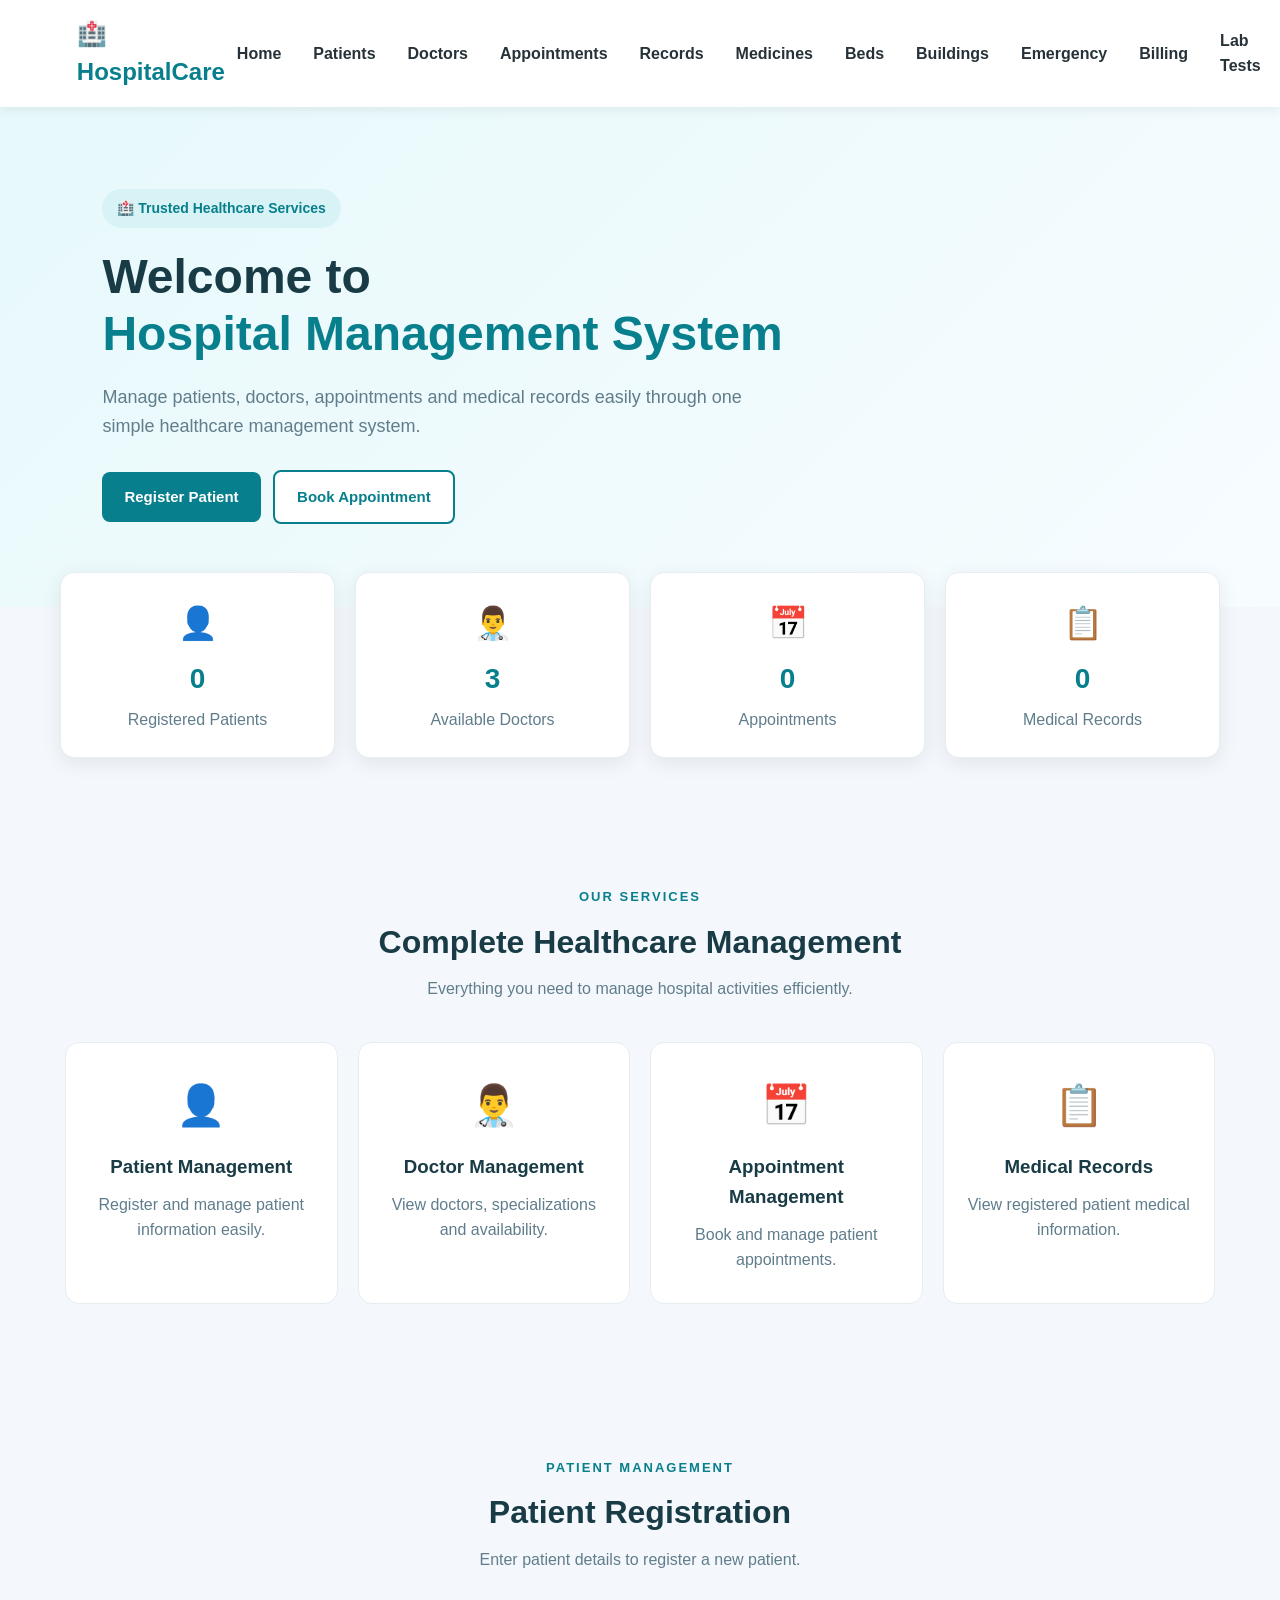
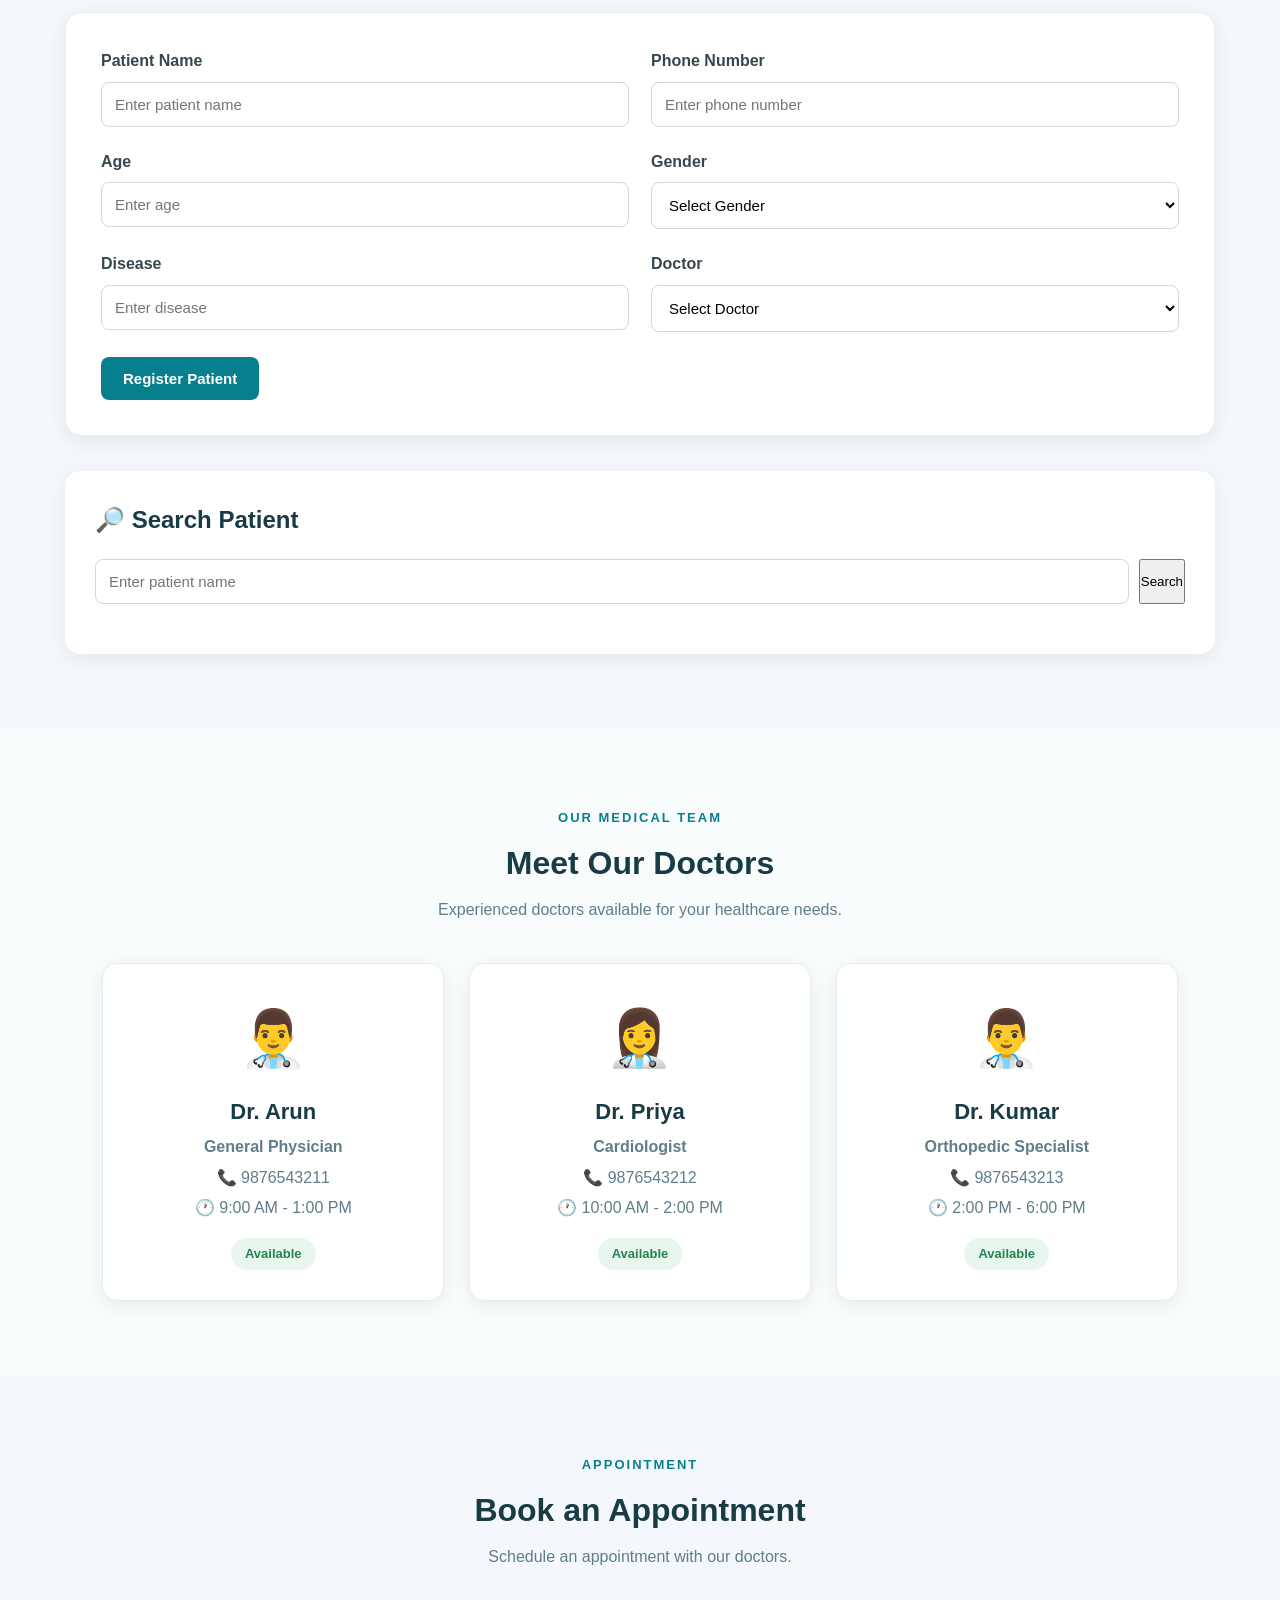
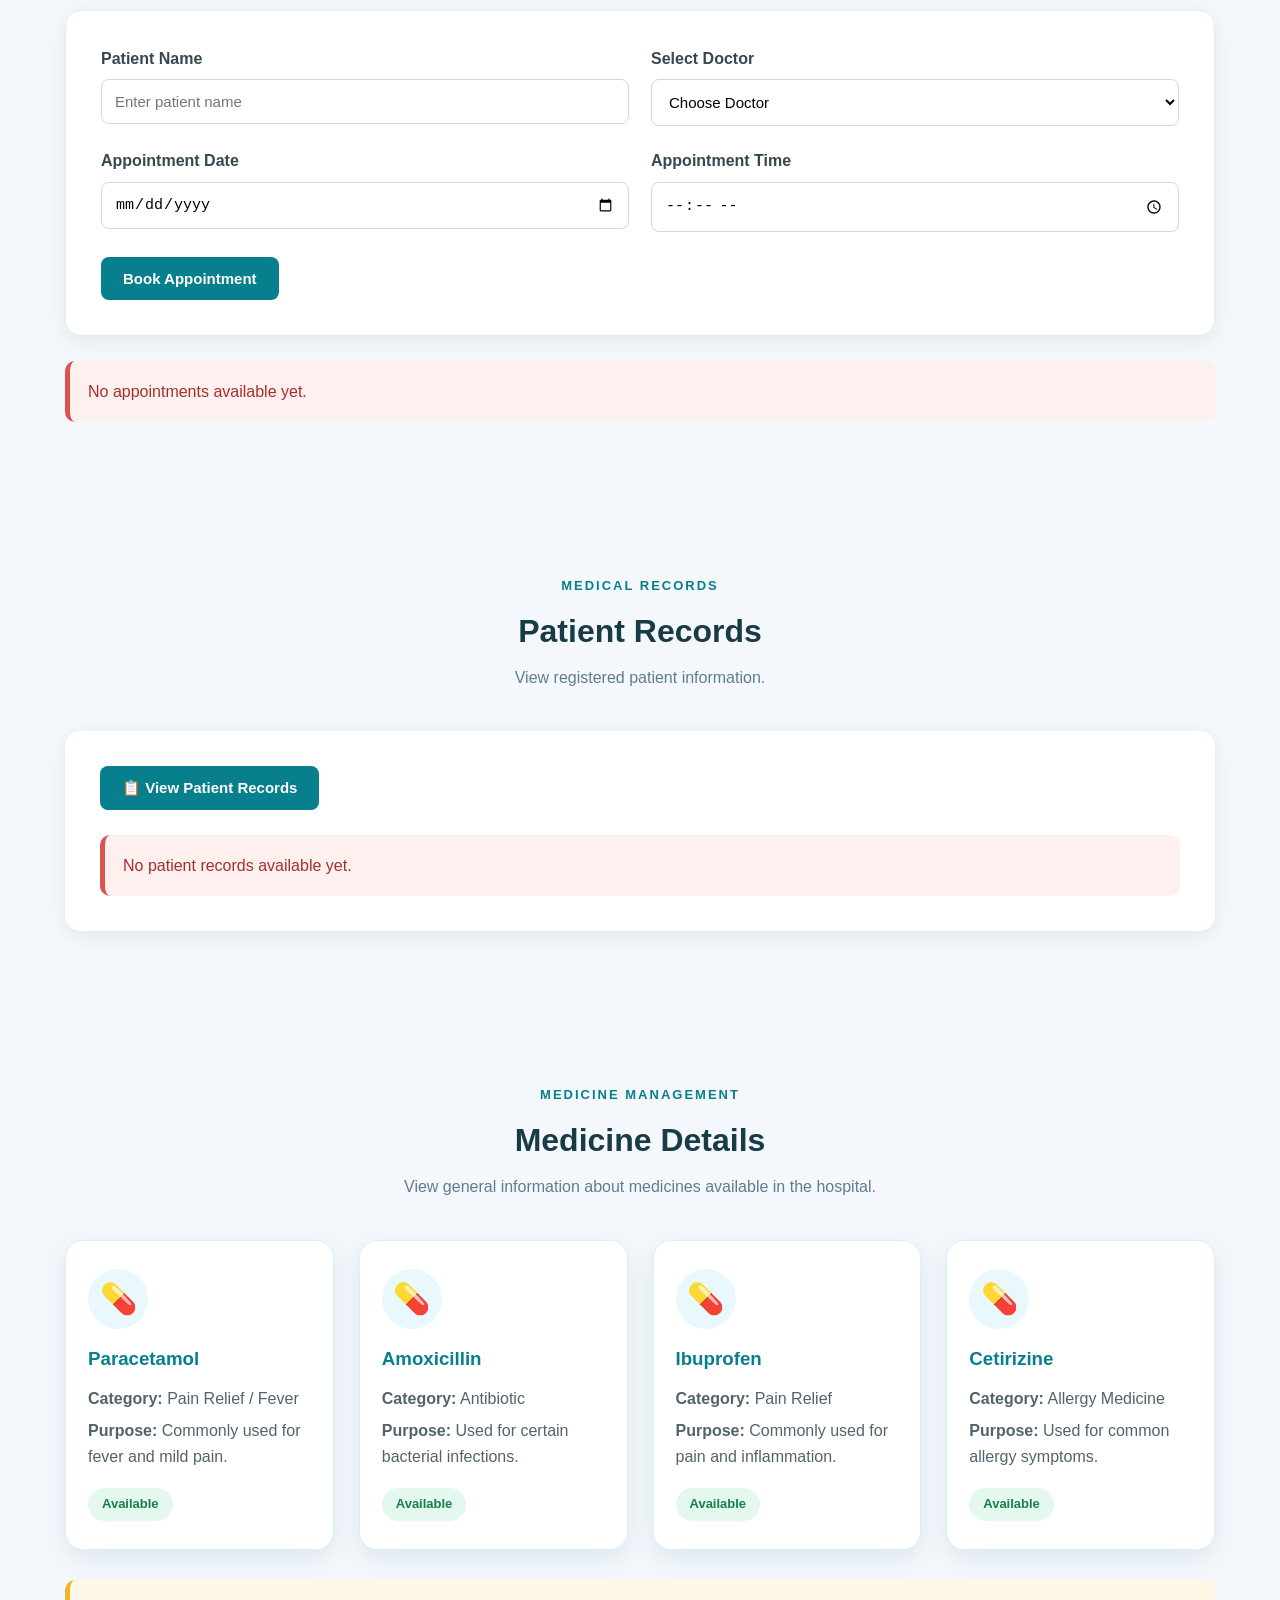
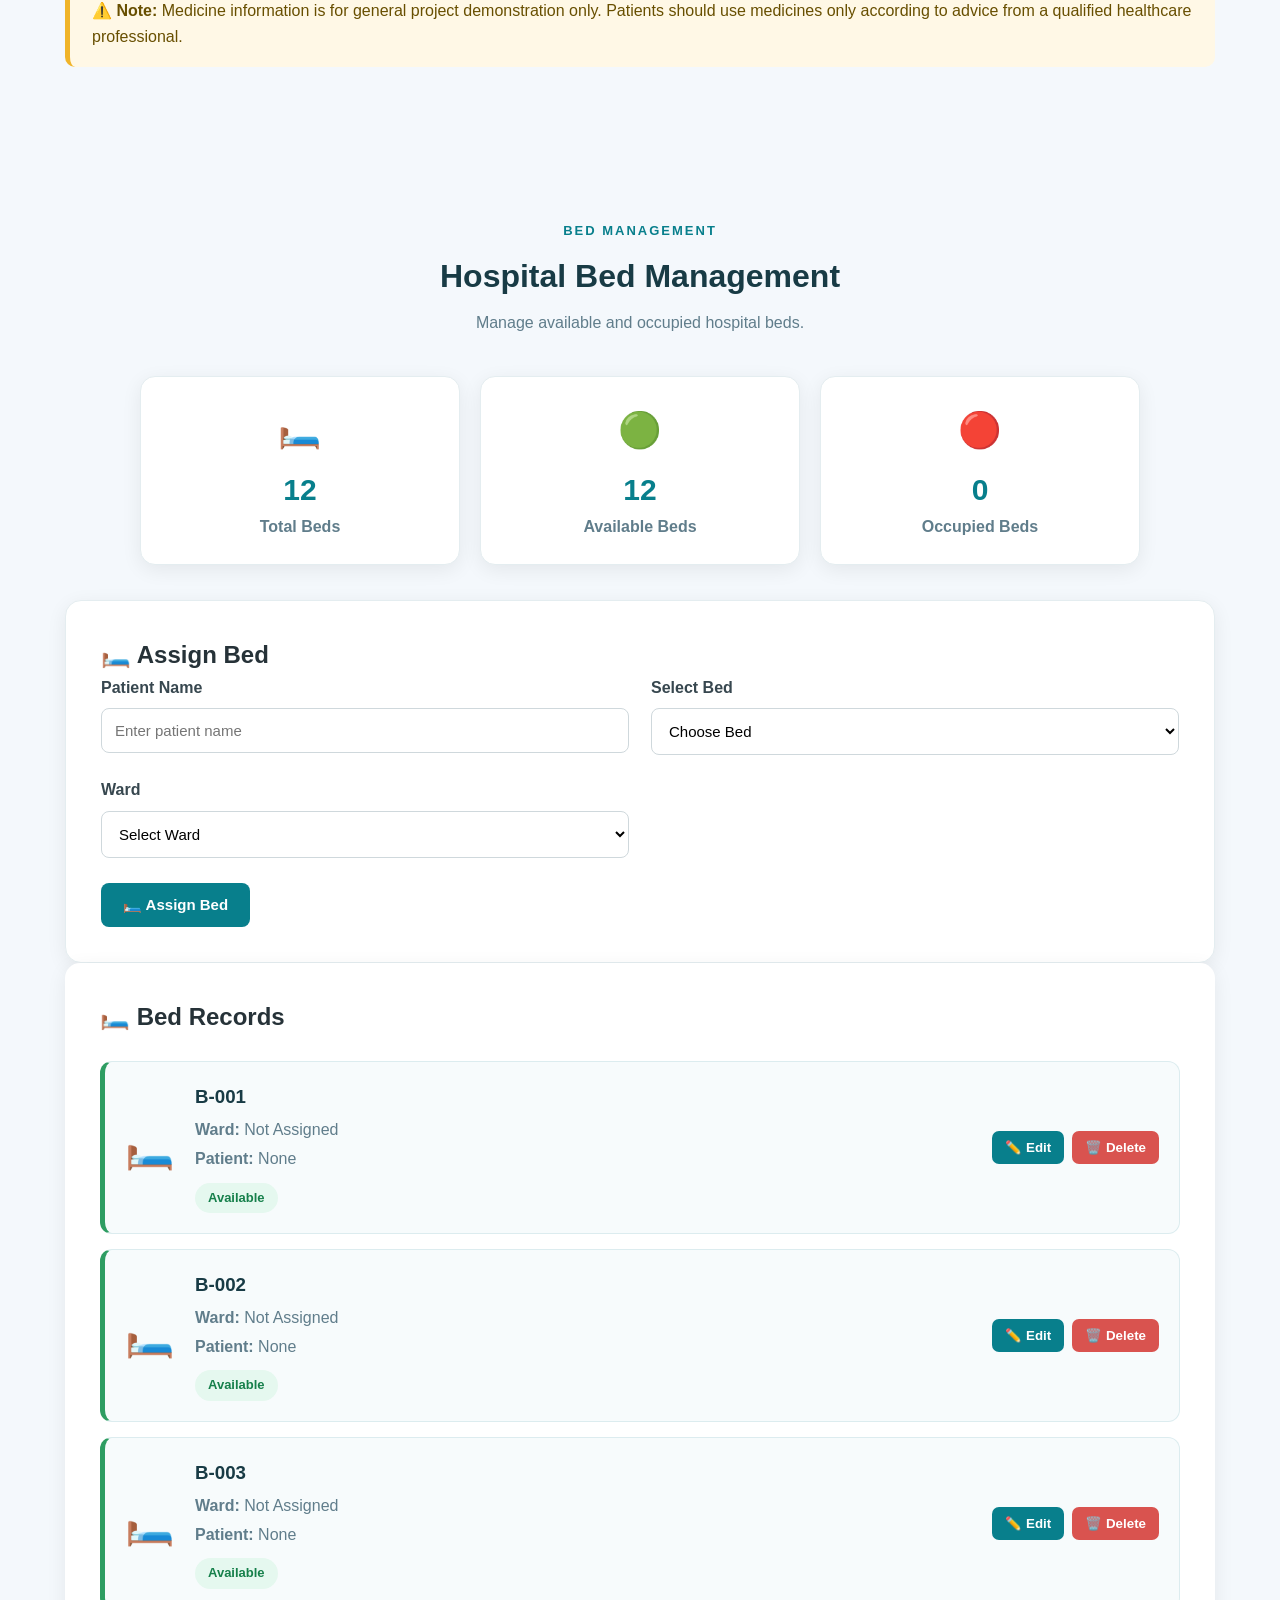
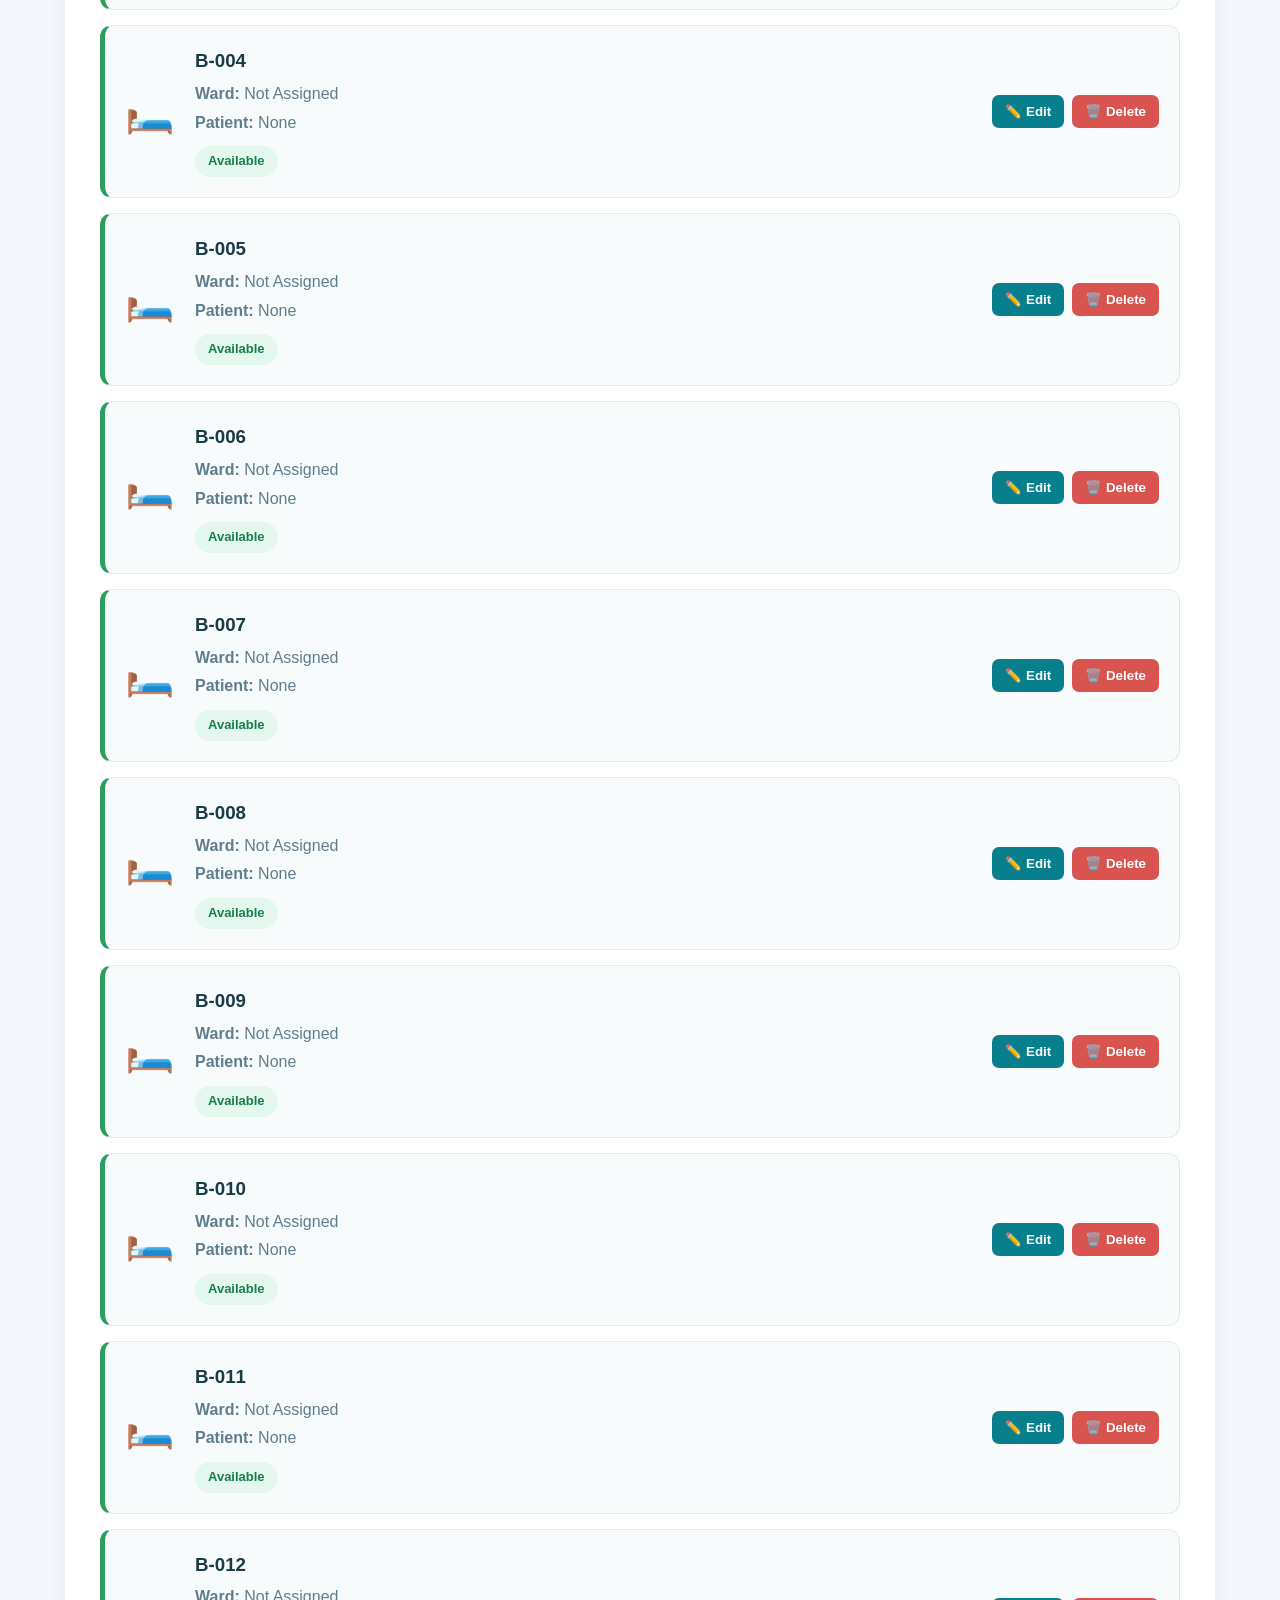
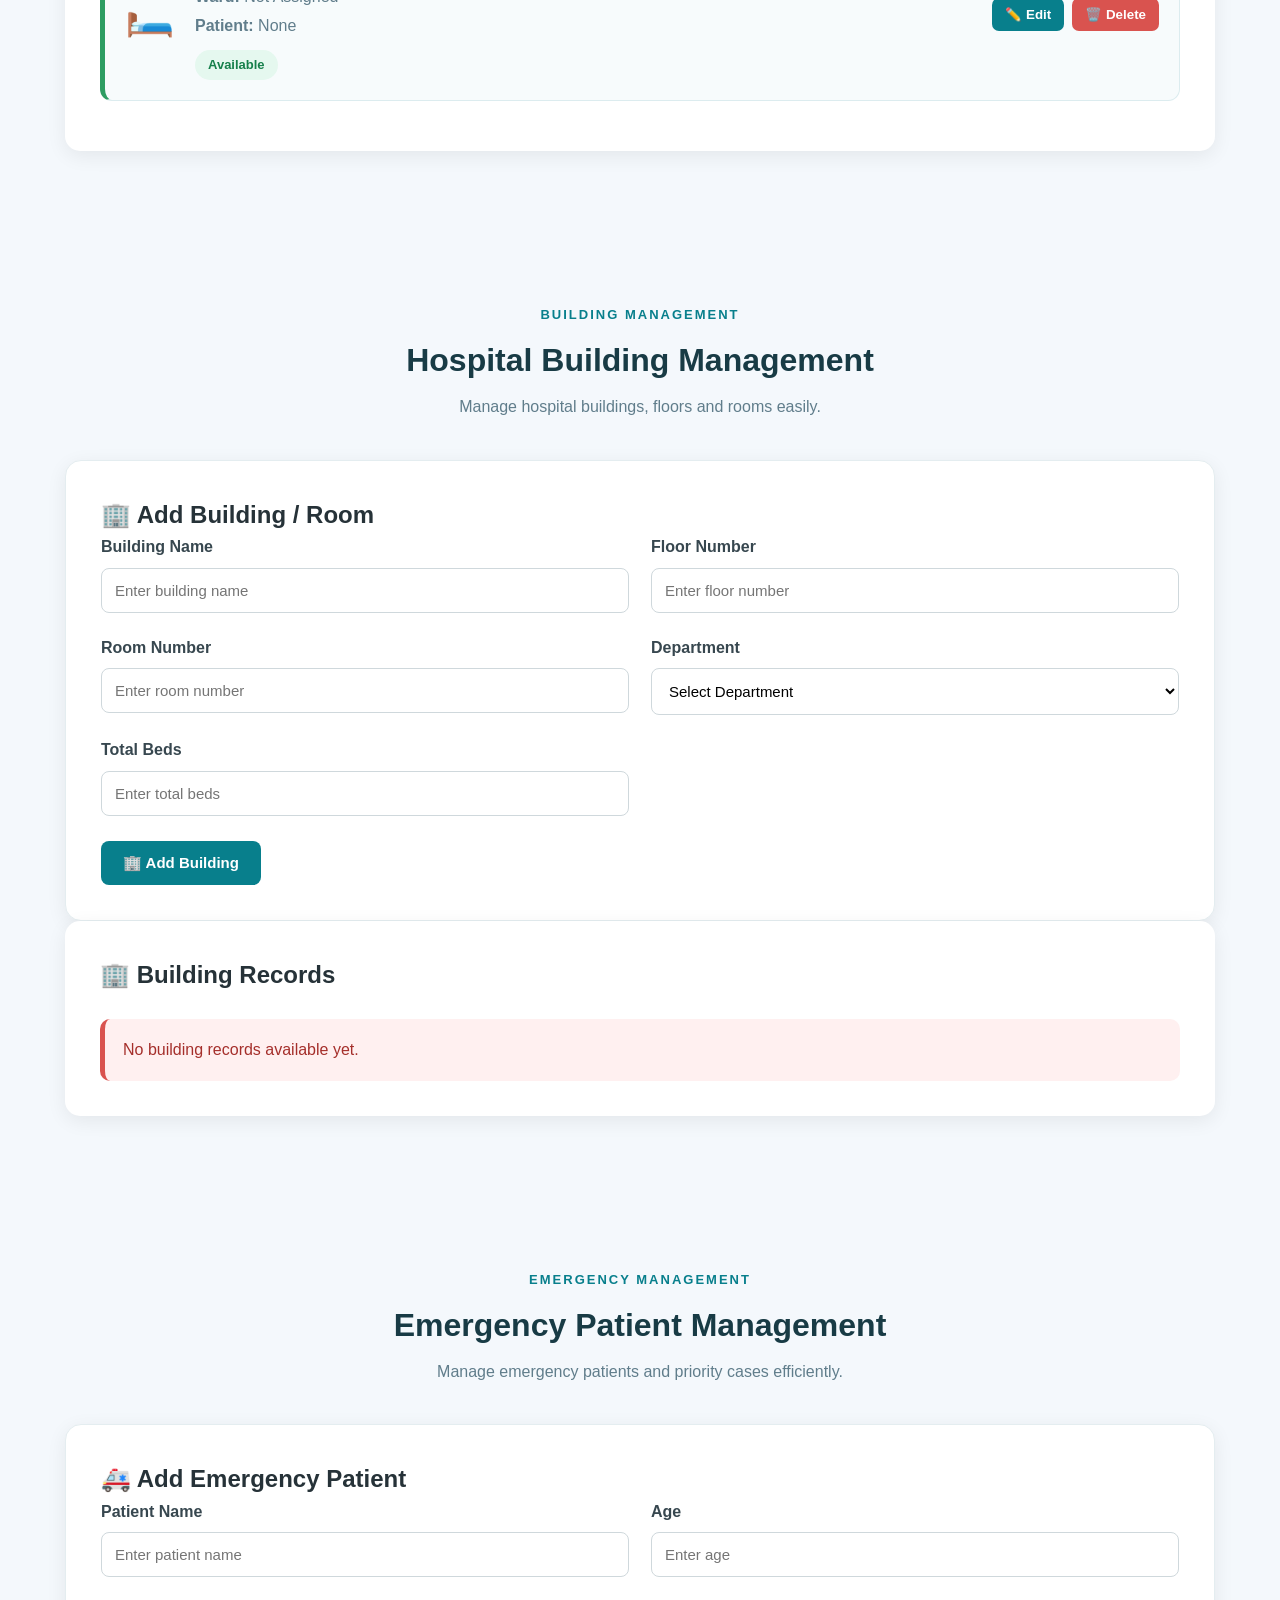
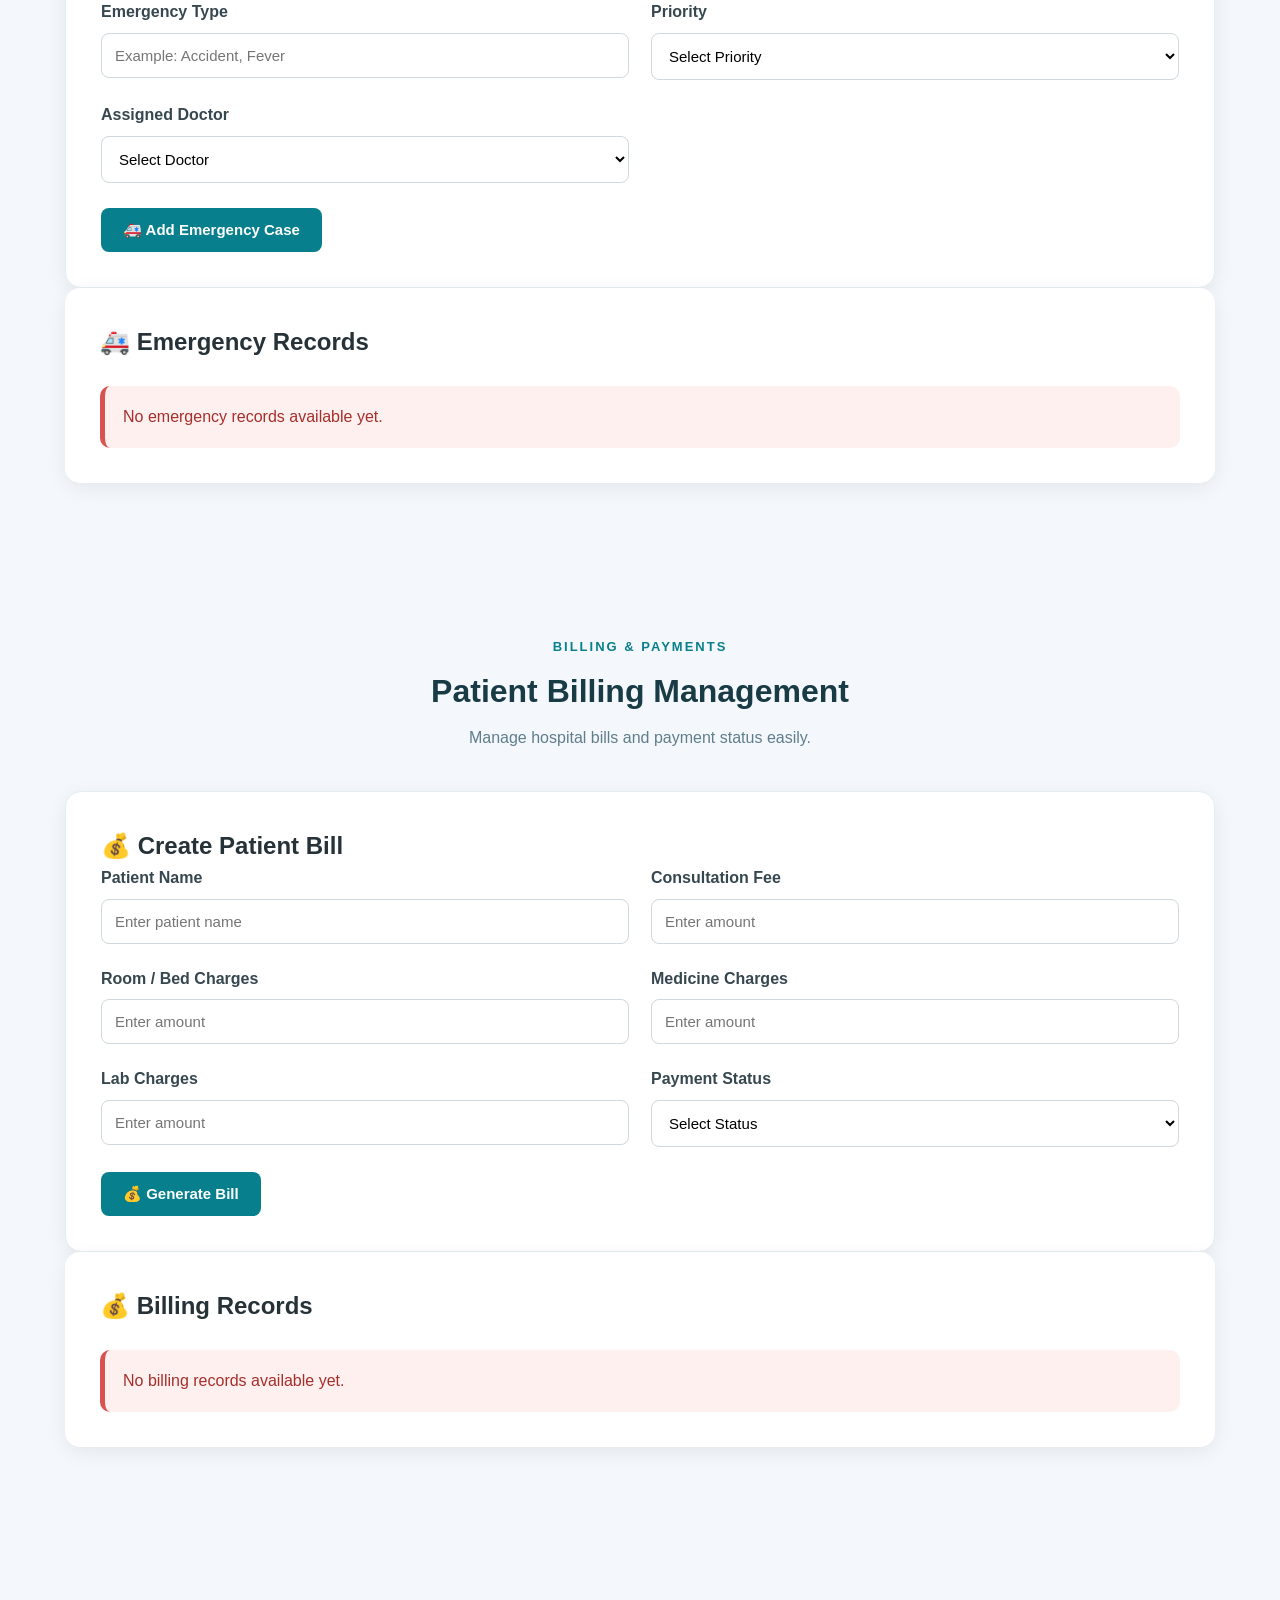
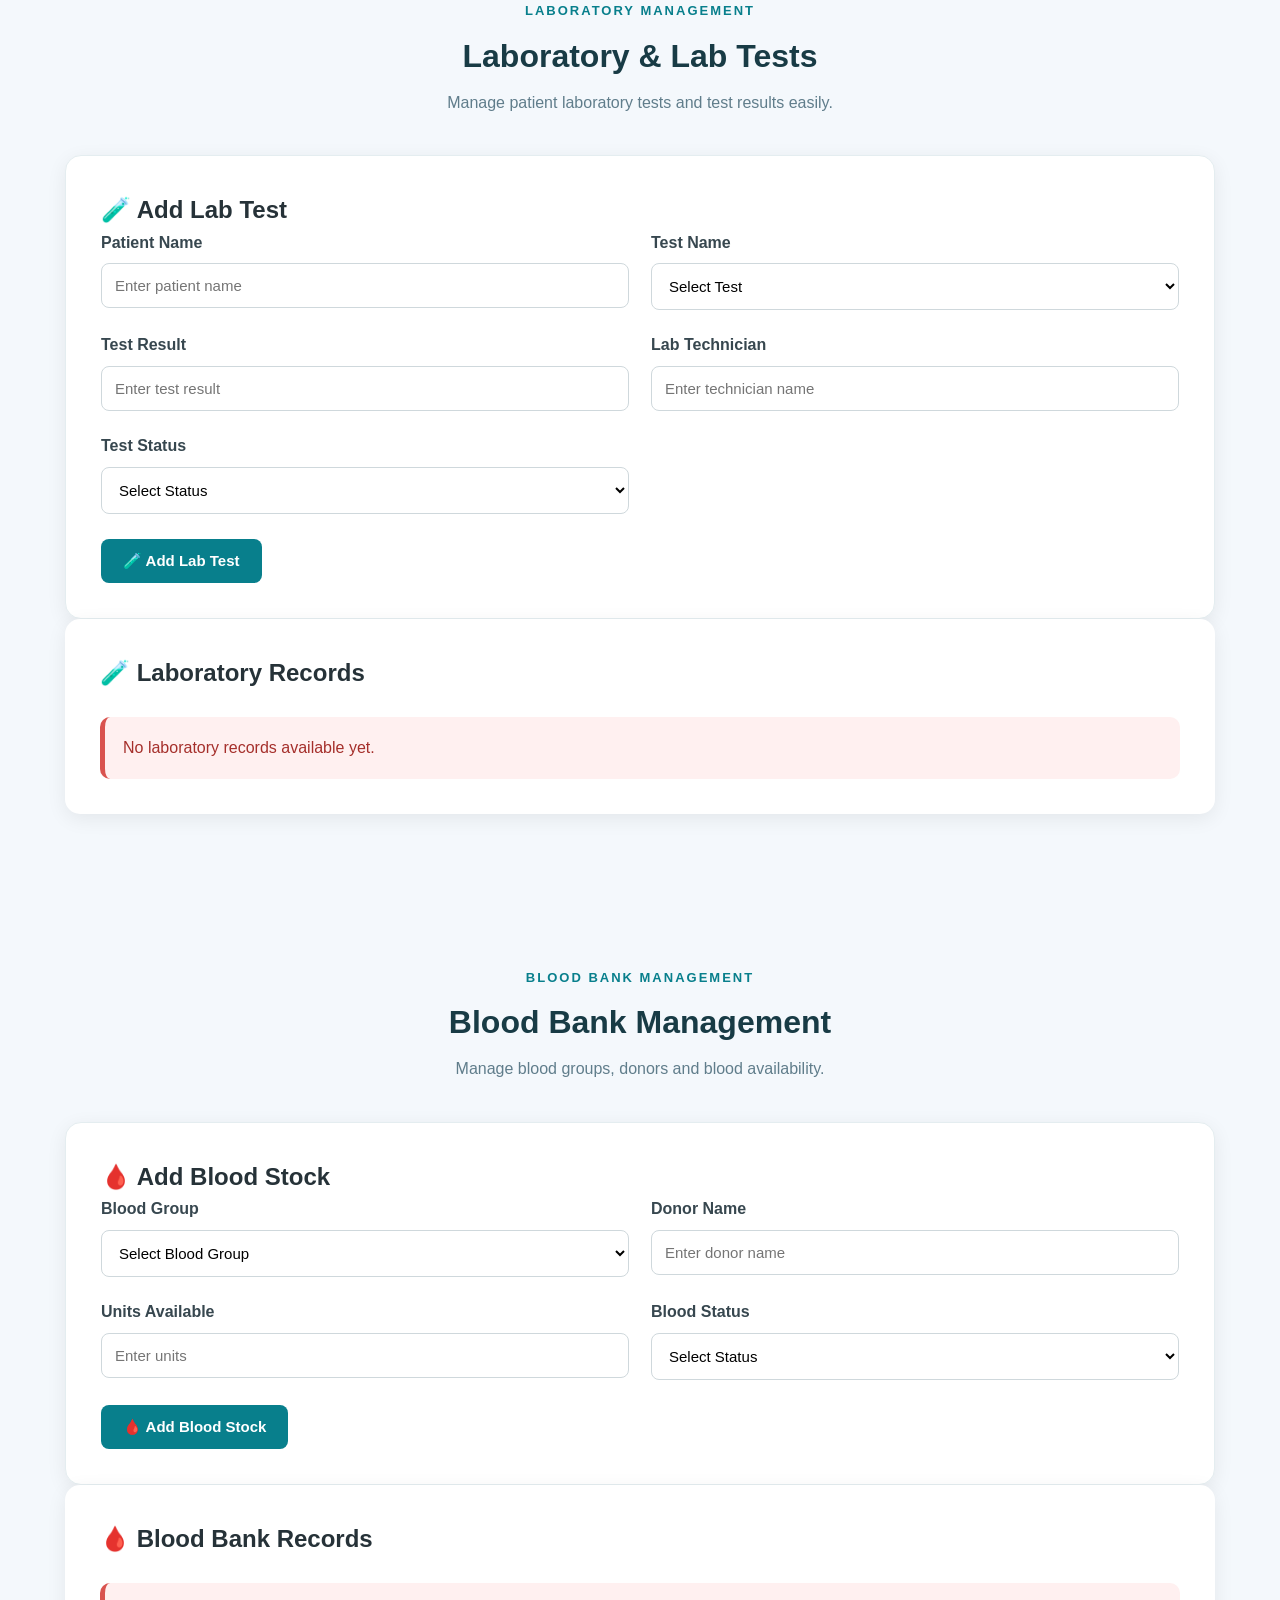
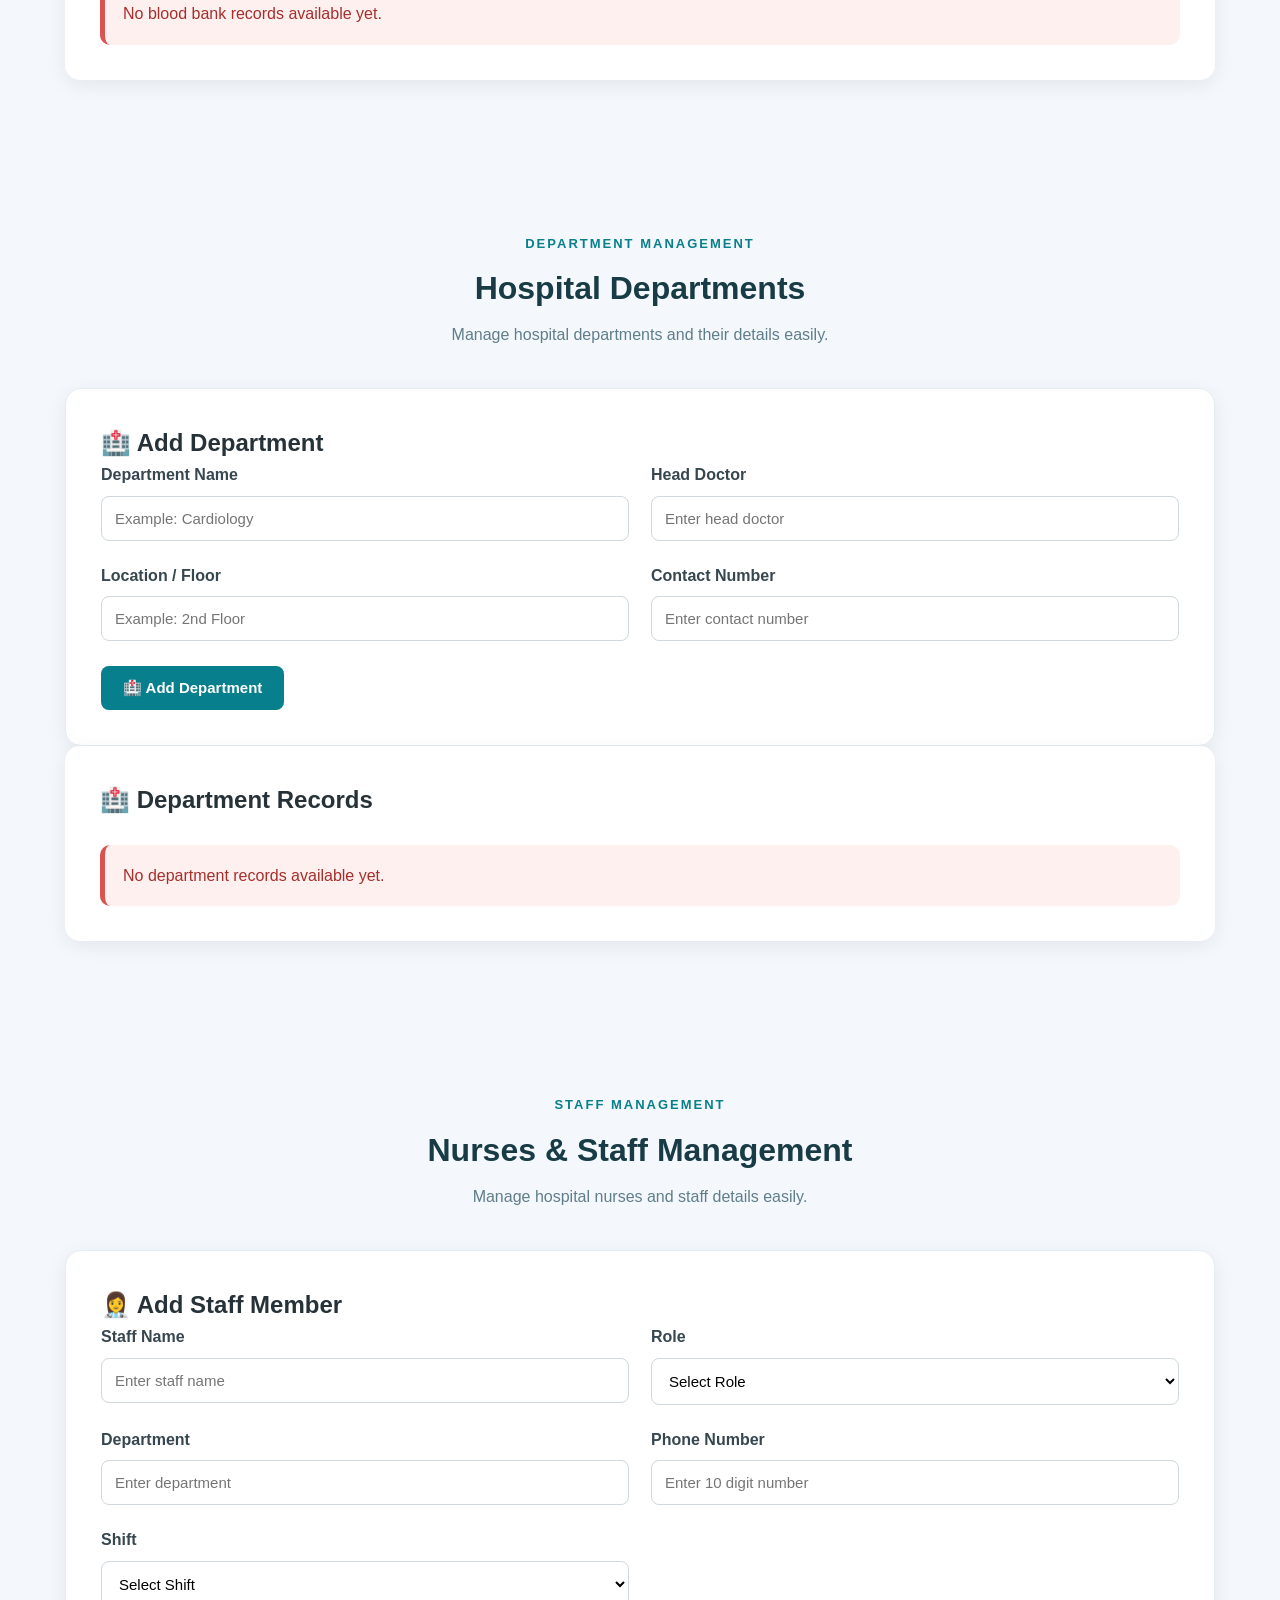
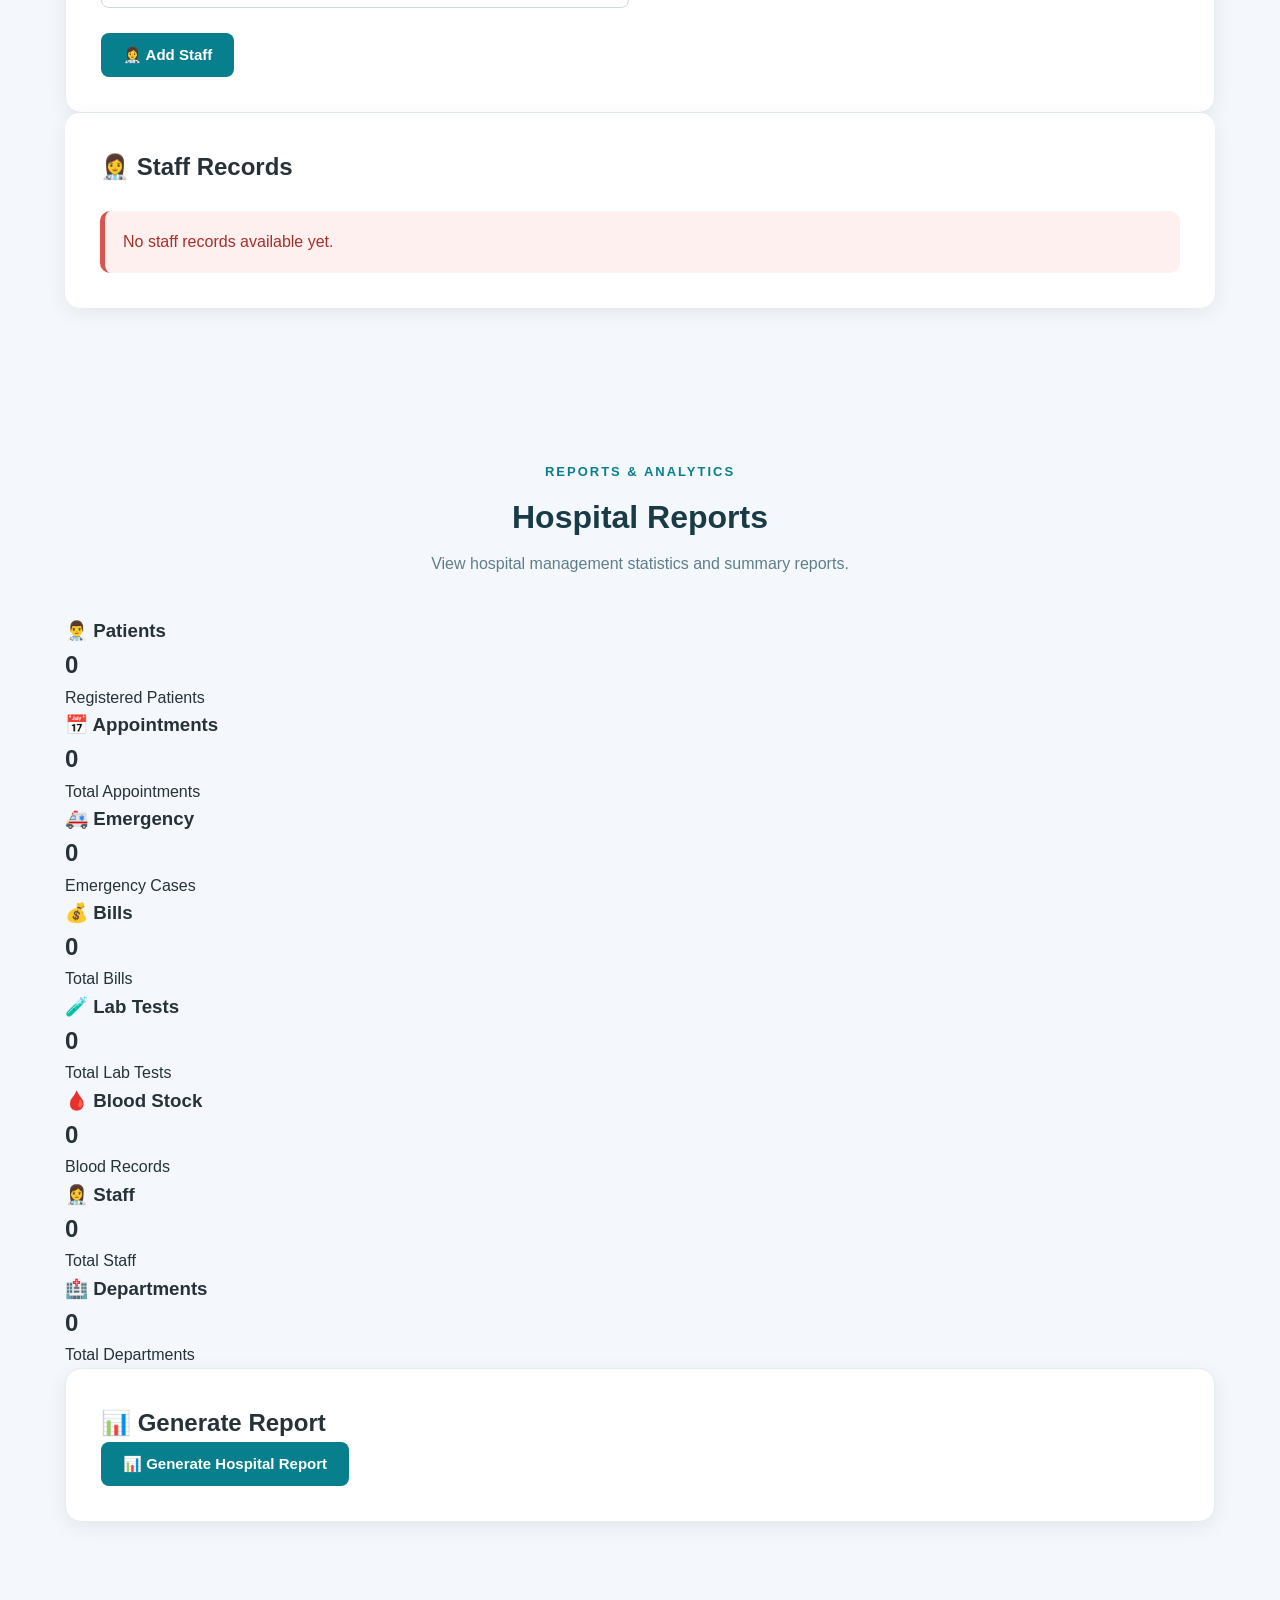
==== commit 7c22cd50: "Update index.html" ====
--- a/index.html
+++ b/index.html
@@ -30,6 +30,7 @@
     <a href="#departments">Departments</a>
     <a href="#staff">Nurses / Staff</a>
     <a href="#reports">Reports</a>
+    <a href="#notifications">Notifications</a>
     <a href="#contact">Contact</a>
     <a href="login.html" class="login-btn">Login</a>
 </nav>
@@ -1171,6 +1172,83 @@
     </div>
 
 </section>
+    <!-- NOTIFICATION MANAGEMENT -->
+
+<section id="notifications" class="section">
+
+    <div class="section-title">
+        <span>NOTIFICATIONS</span>
+        <h2>Hospital Notifications</h2>
+        <p>Send and manage important hospital notifications.</p>
+    </div>
+
+    <div class="form-card">
+
+        <h2>🔔 Add Notification</h2>
+
+        <form onsubmit="addNotification(event)">
+
+            <div class="form-grid">
+
+                <div class="form-group">
+                    <label>Notification Title</label>
+                    <input type="text"
+                           id="notificationTitle"
+                           placeholder="Enter notification title"
+                           required>
+                </div>
+
+                <div class="form-group">
+                    <label>Notification Type</label>
+                    <select id="notificationType" required>
+                        <option value="">Select Type</option>
+                        <option>Appointment</option>
+                        <option>Emergency</option>
+                        <option>Medicine</option>
+                        <option>Lab Test</option>
+                        <option>General</option>
+                    </select>
+                </div>
+
+                <div class="form-group">
+                    <label>Message</label>
+                    <input type="text"
+                           id="notificationMessage"
+                           placeholder="Enter notification message"
+                           required>
+                </div>
+
+                <div class="form-group">
+                    <label>Priority</label>
+                    <select id="notificationPriority" required>
+                        <option value="">Select Priority</option>
+                        <option>High</option>
+                        <option>Medium</option>
+                        <option>Low</option>
+                    </select>
+                </div>
+
+            </div>
+
+            <button type="submit" class="primary-btn">
+                🔔 Add Notification
+            </button>
+
+        </form>
+
+        <div id="notificationSuccess"></div>
+
+    </div>
+
+    <div class="records-card">
+
+        <h2>🔔 Notification Records</h2>
+
+        <div id="notificationList"></div>
+
+    </div>
+
+</section>
 
 <!-- CONTACT -->
 
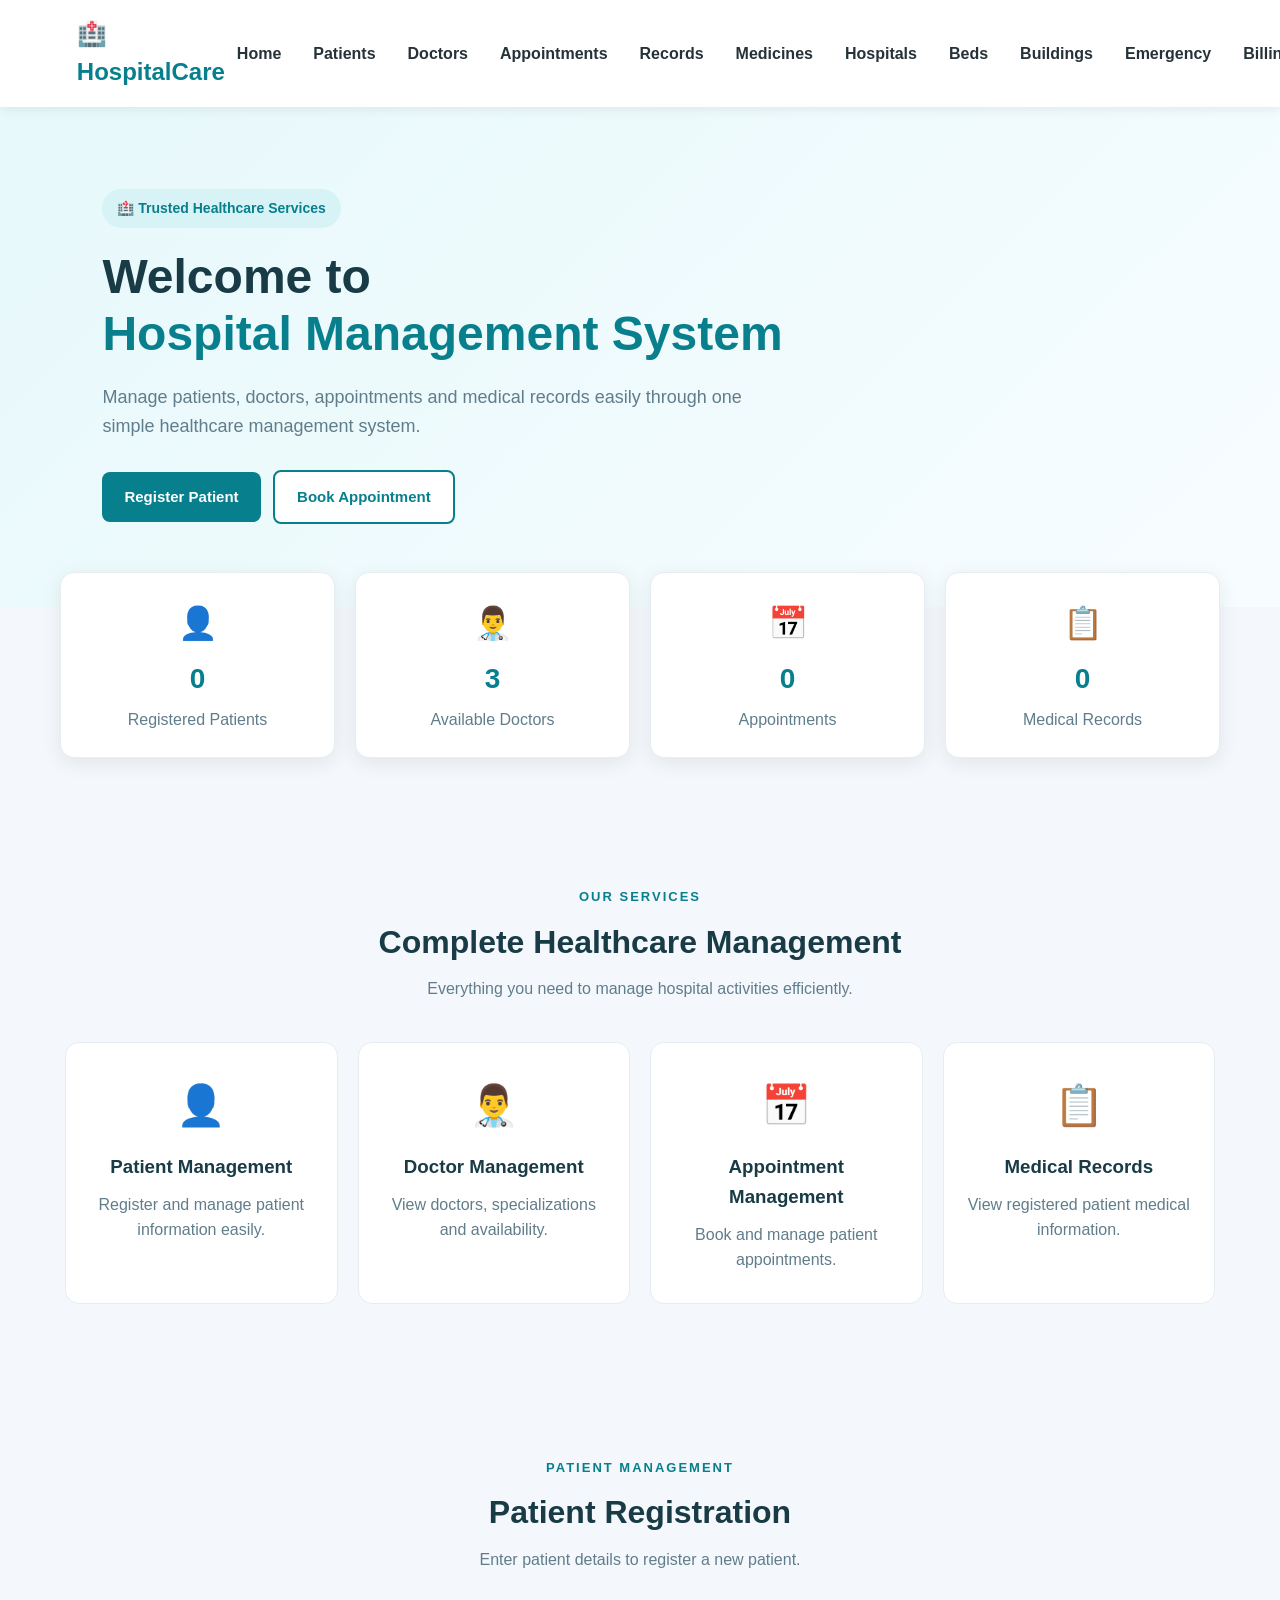
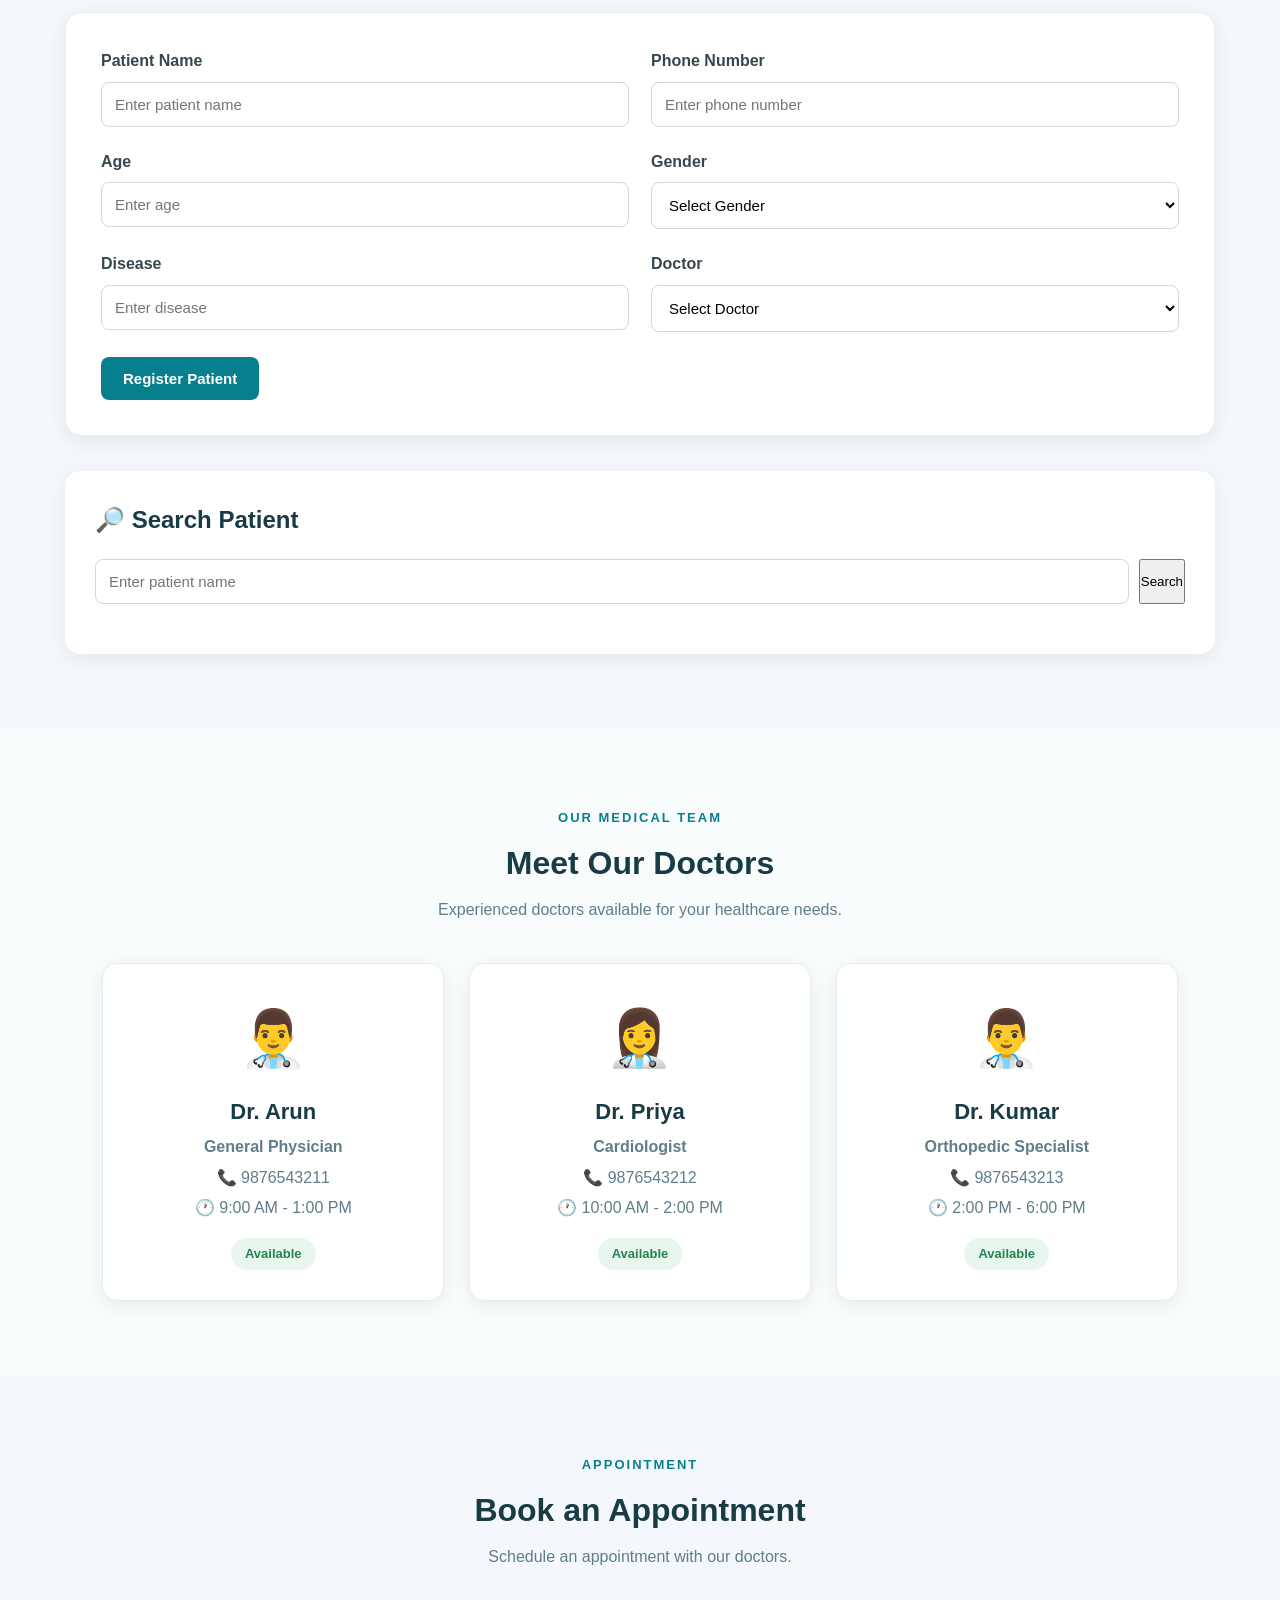
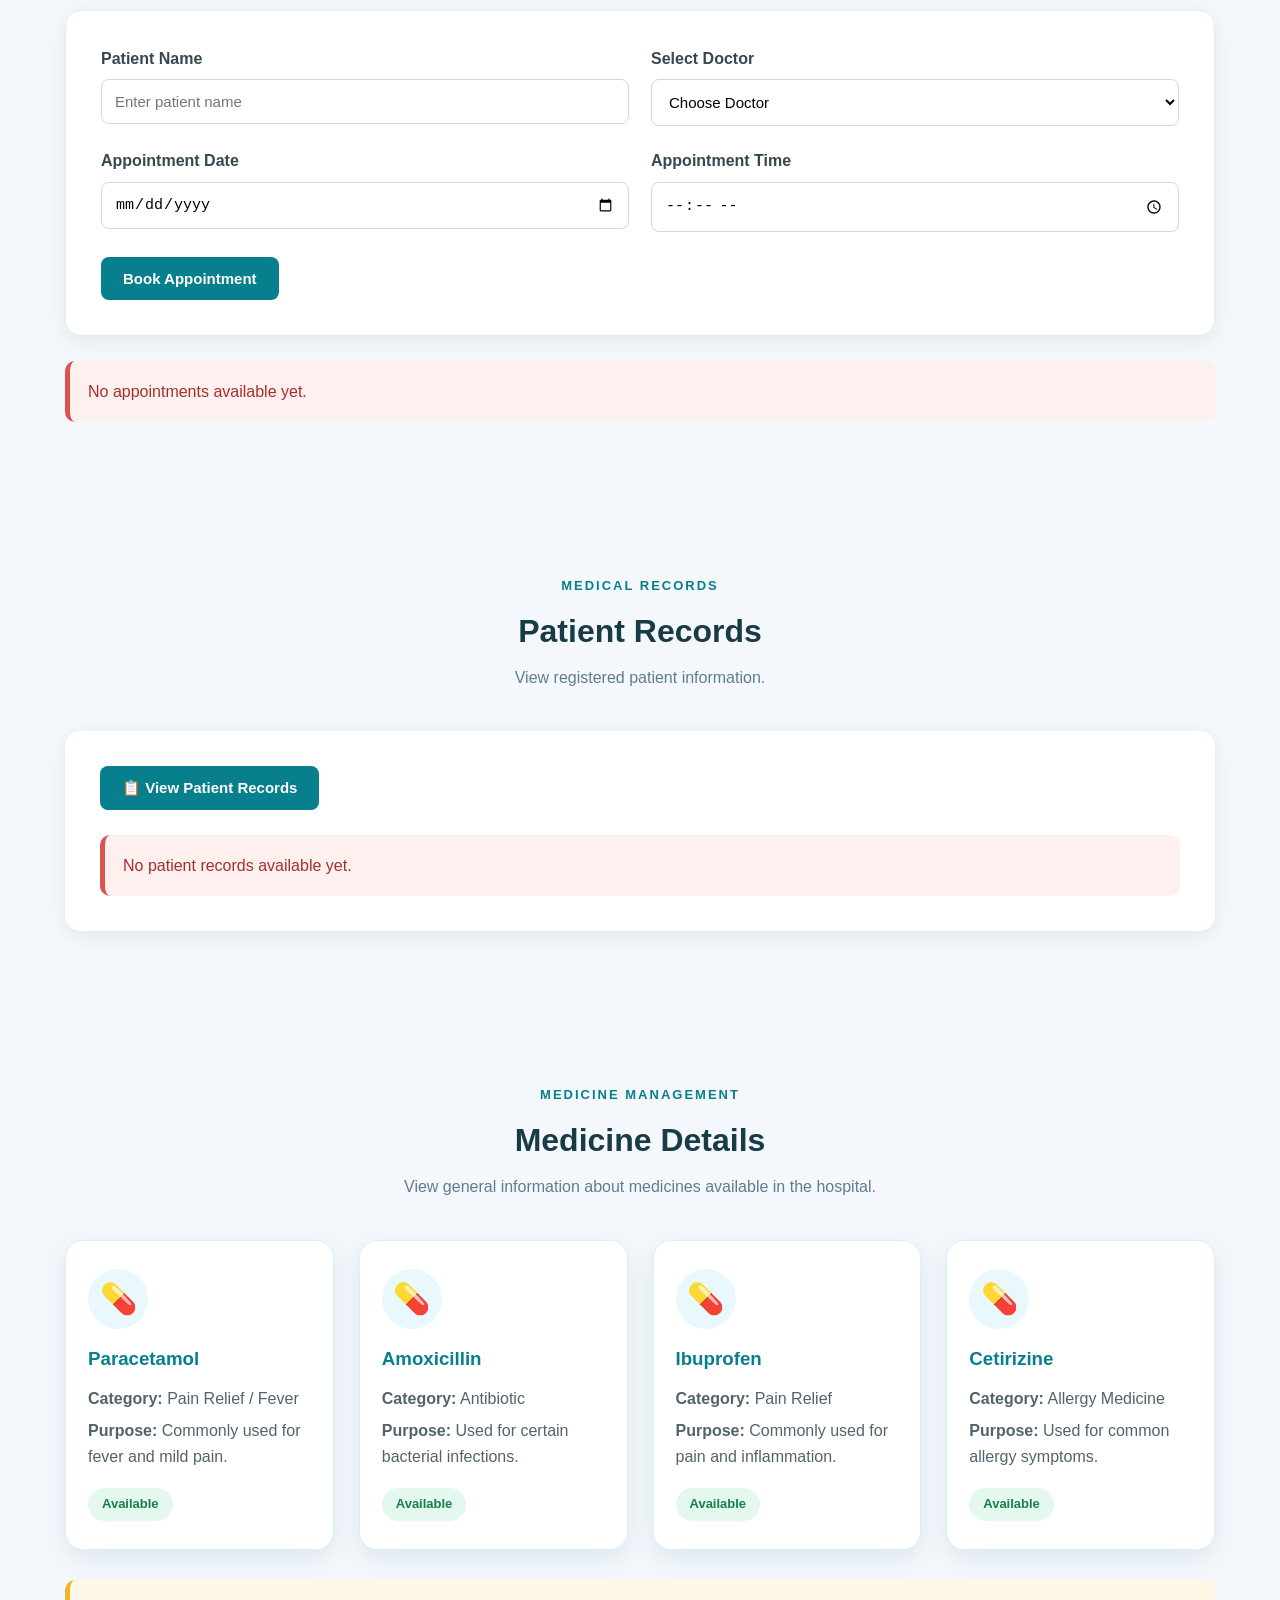
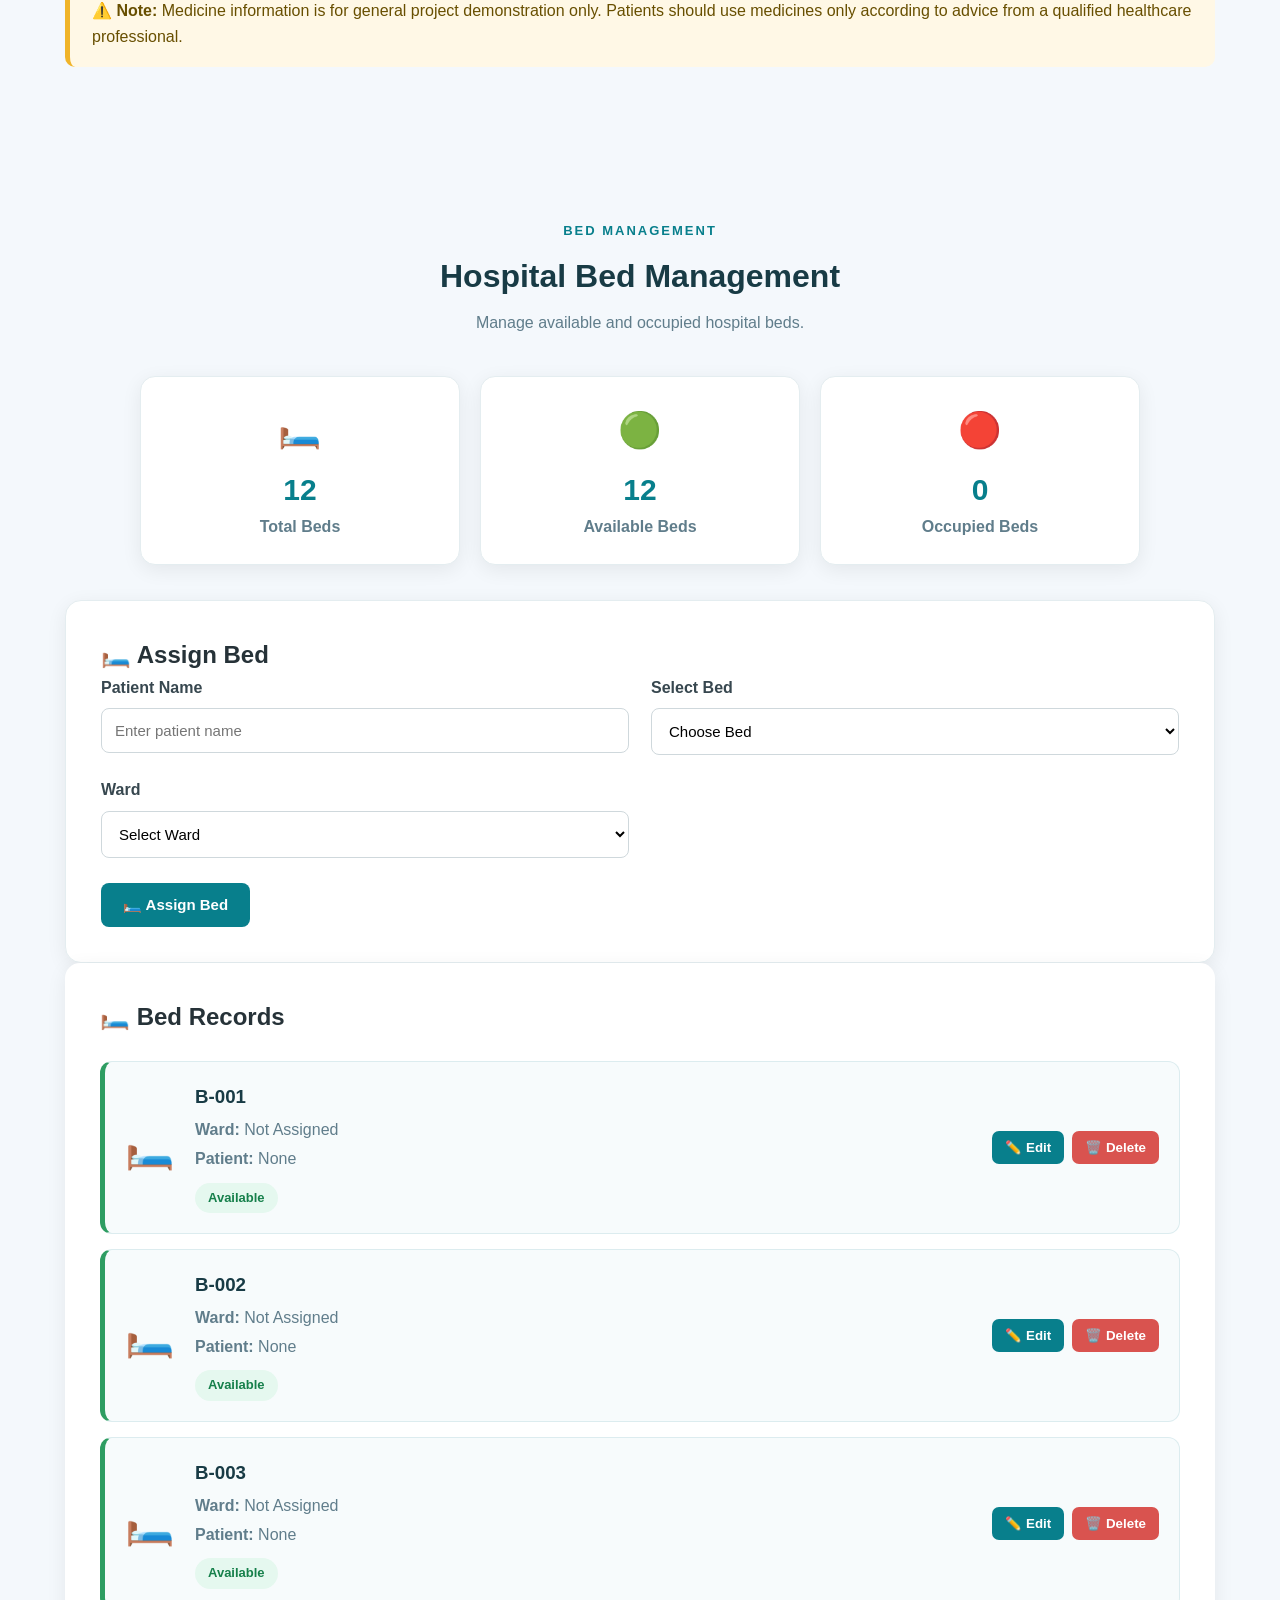
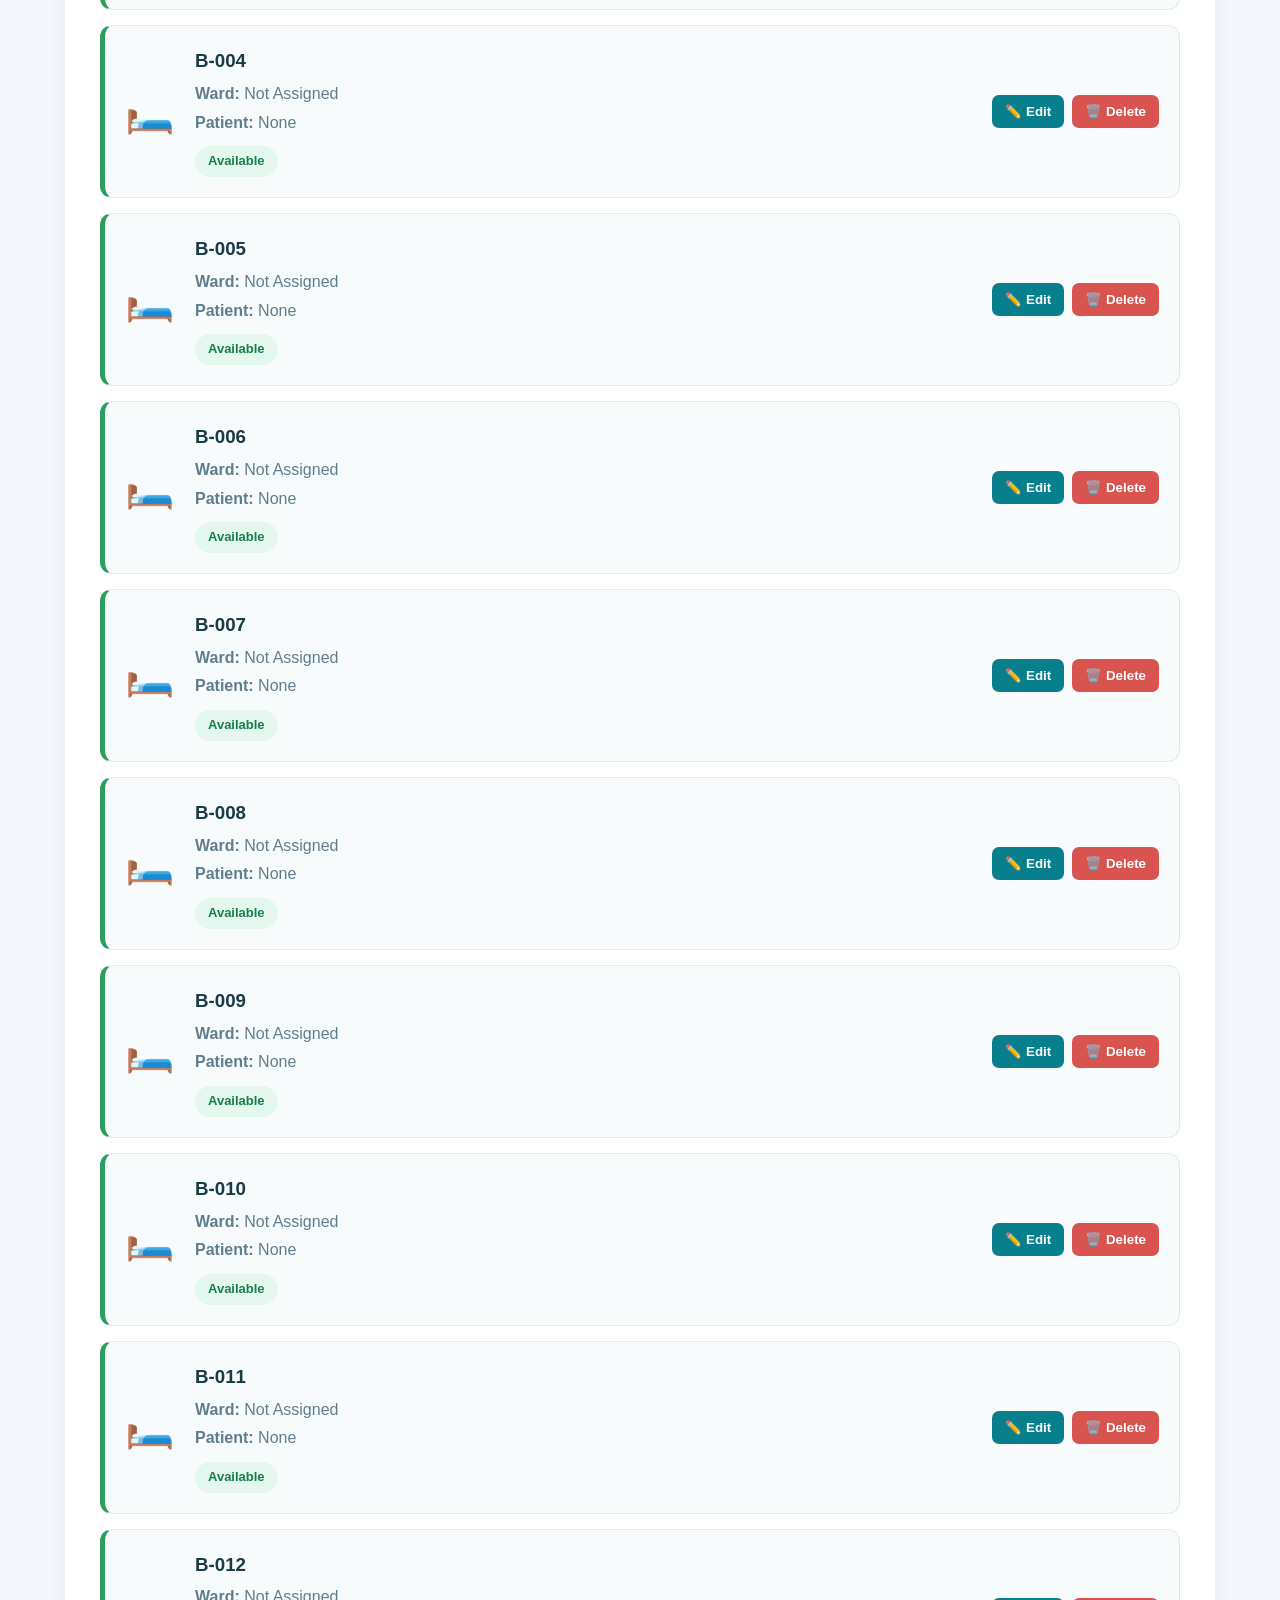
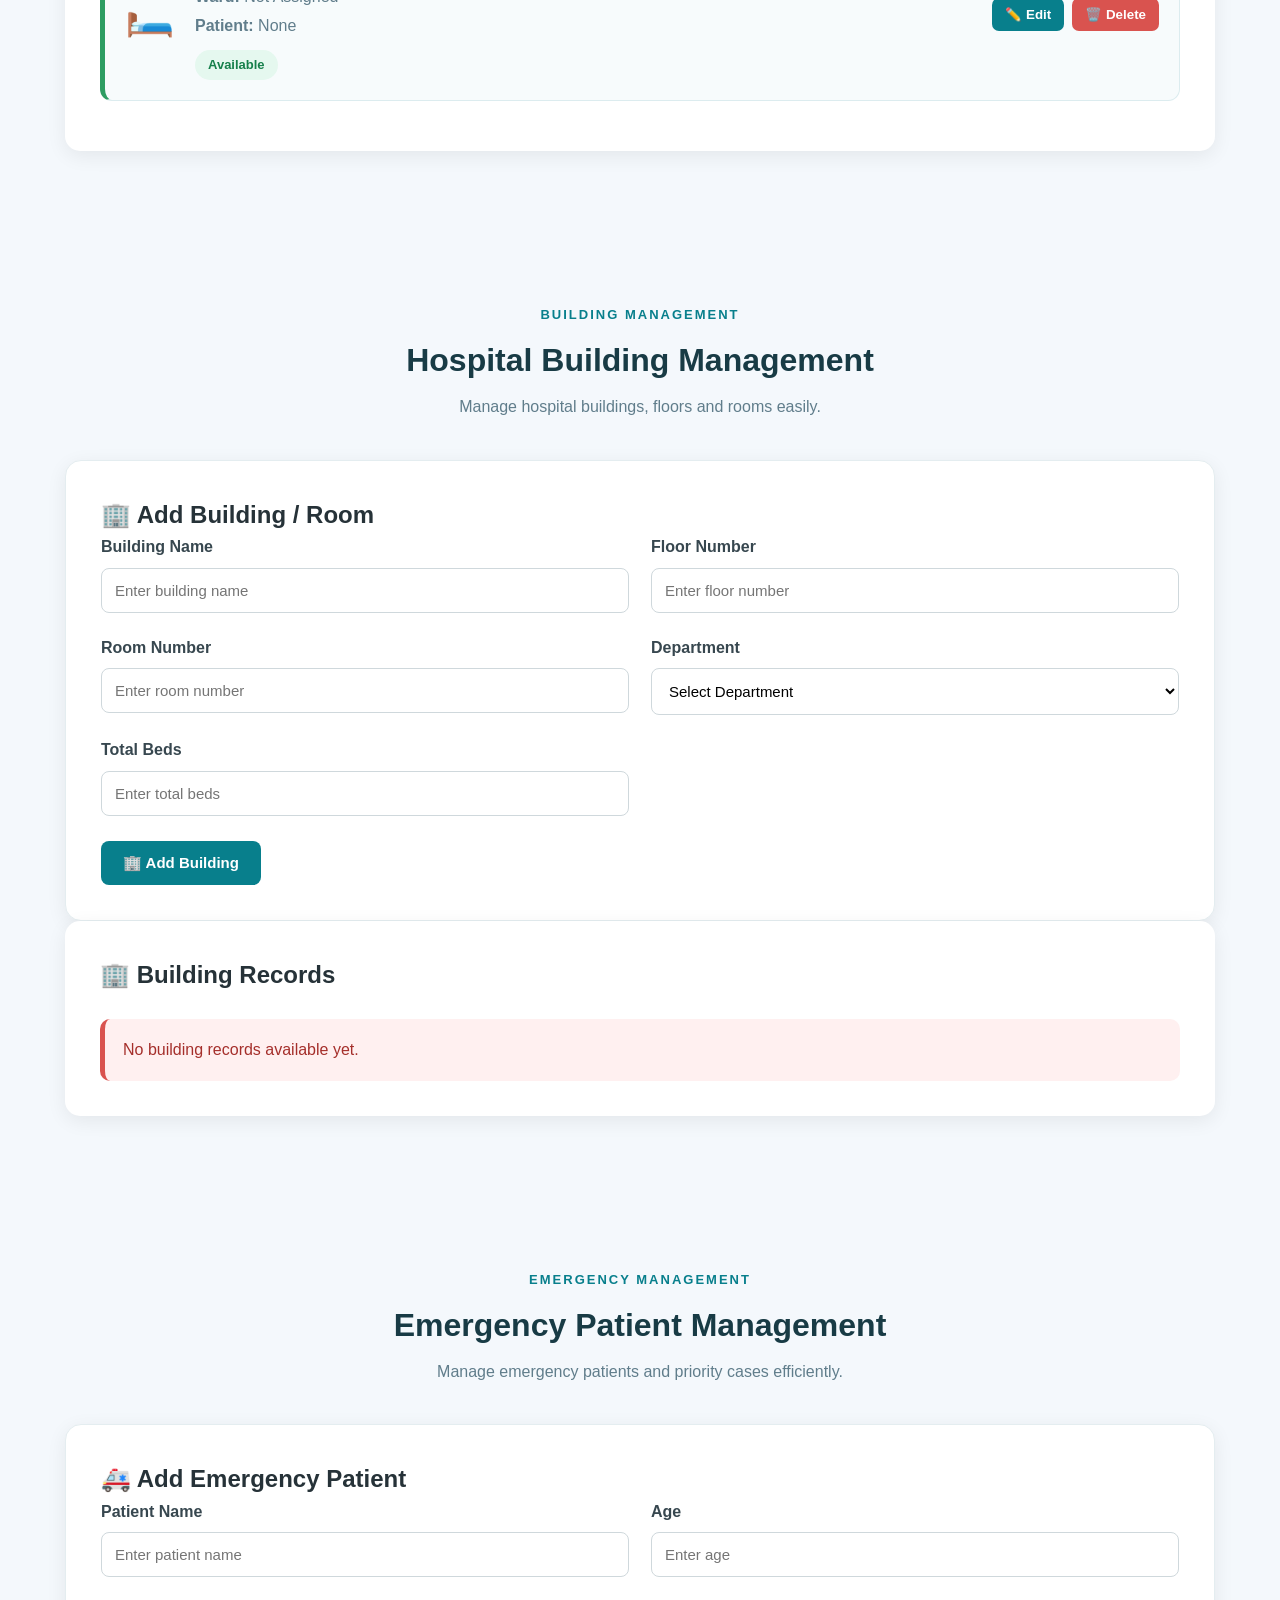
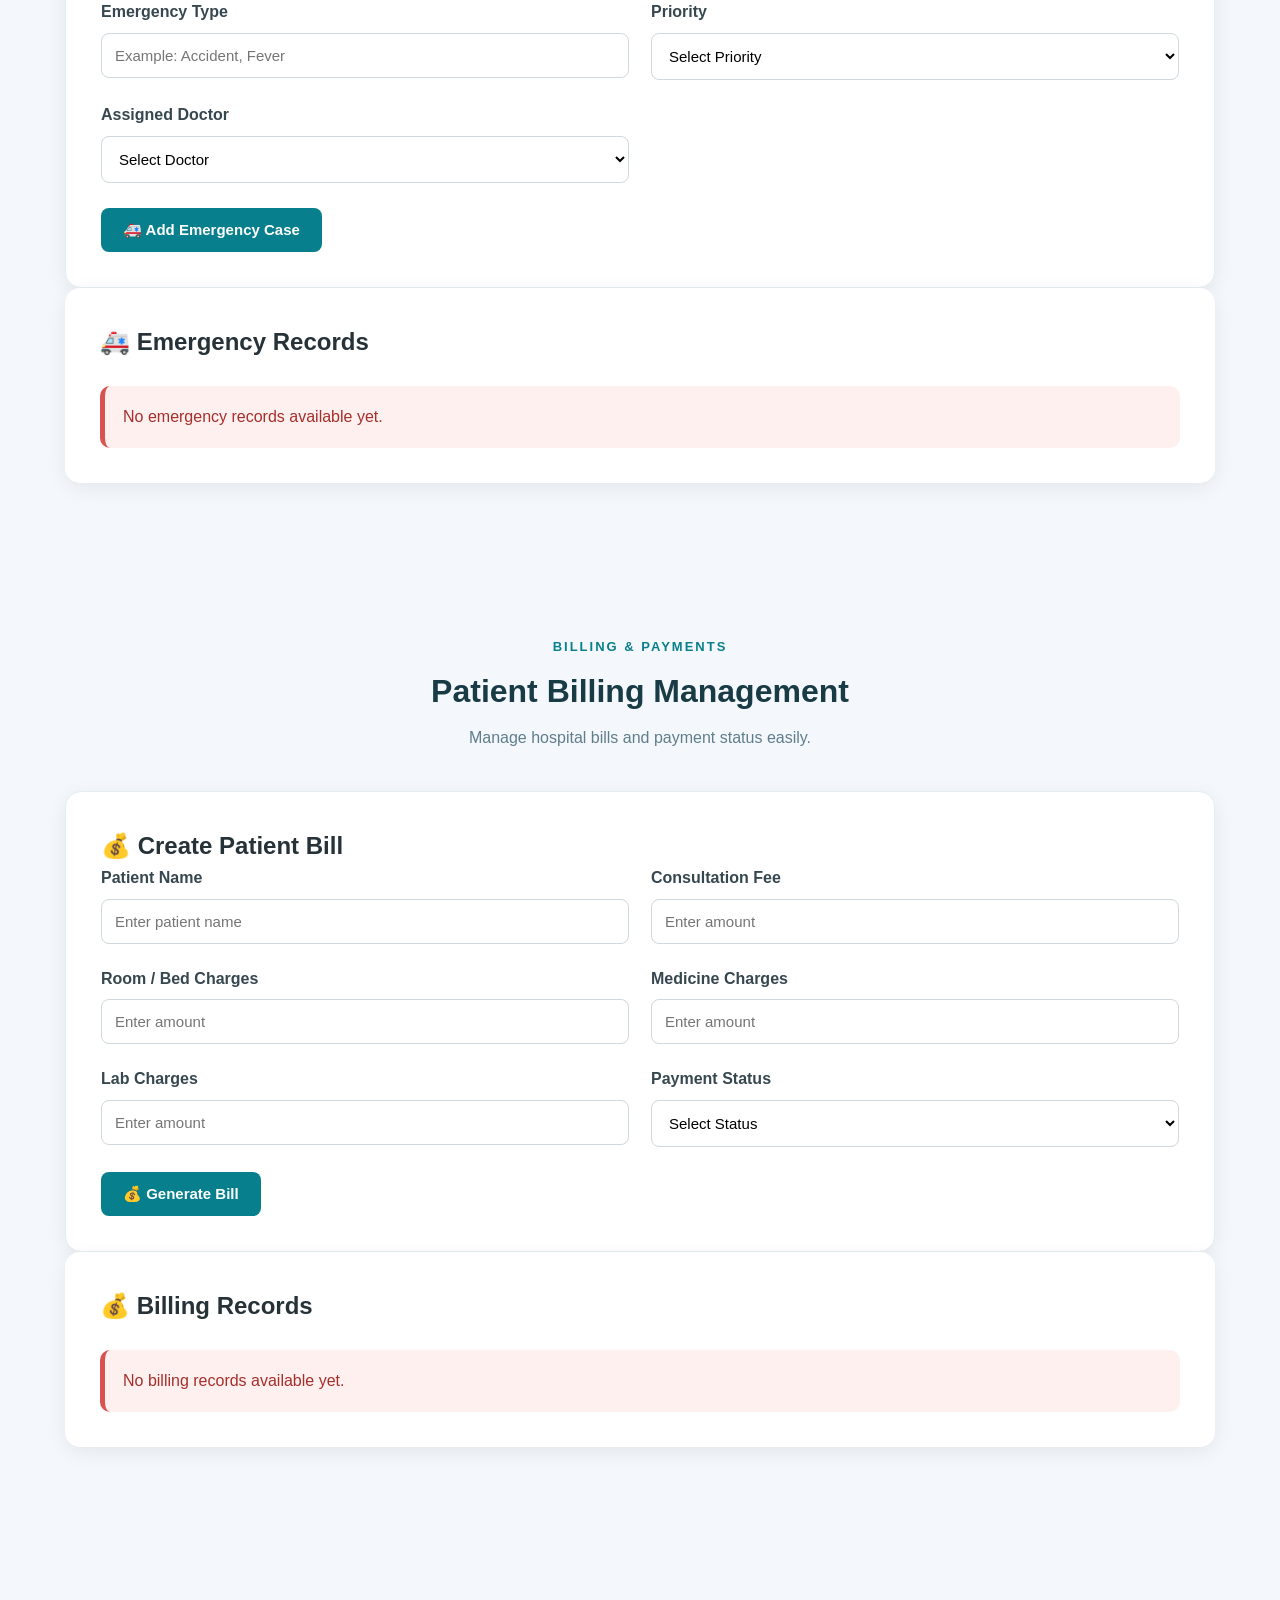
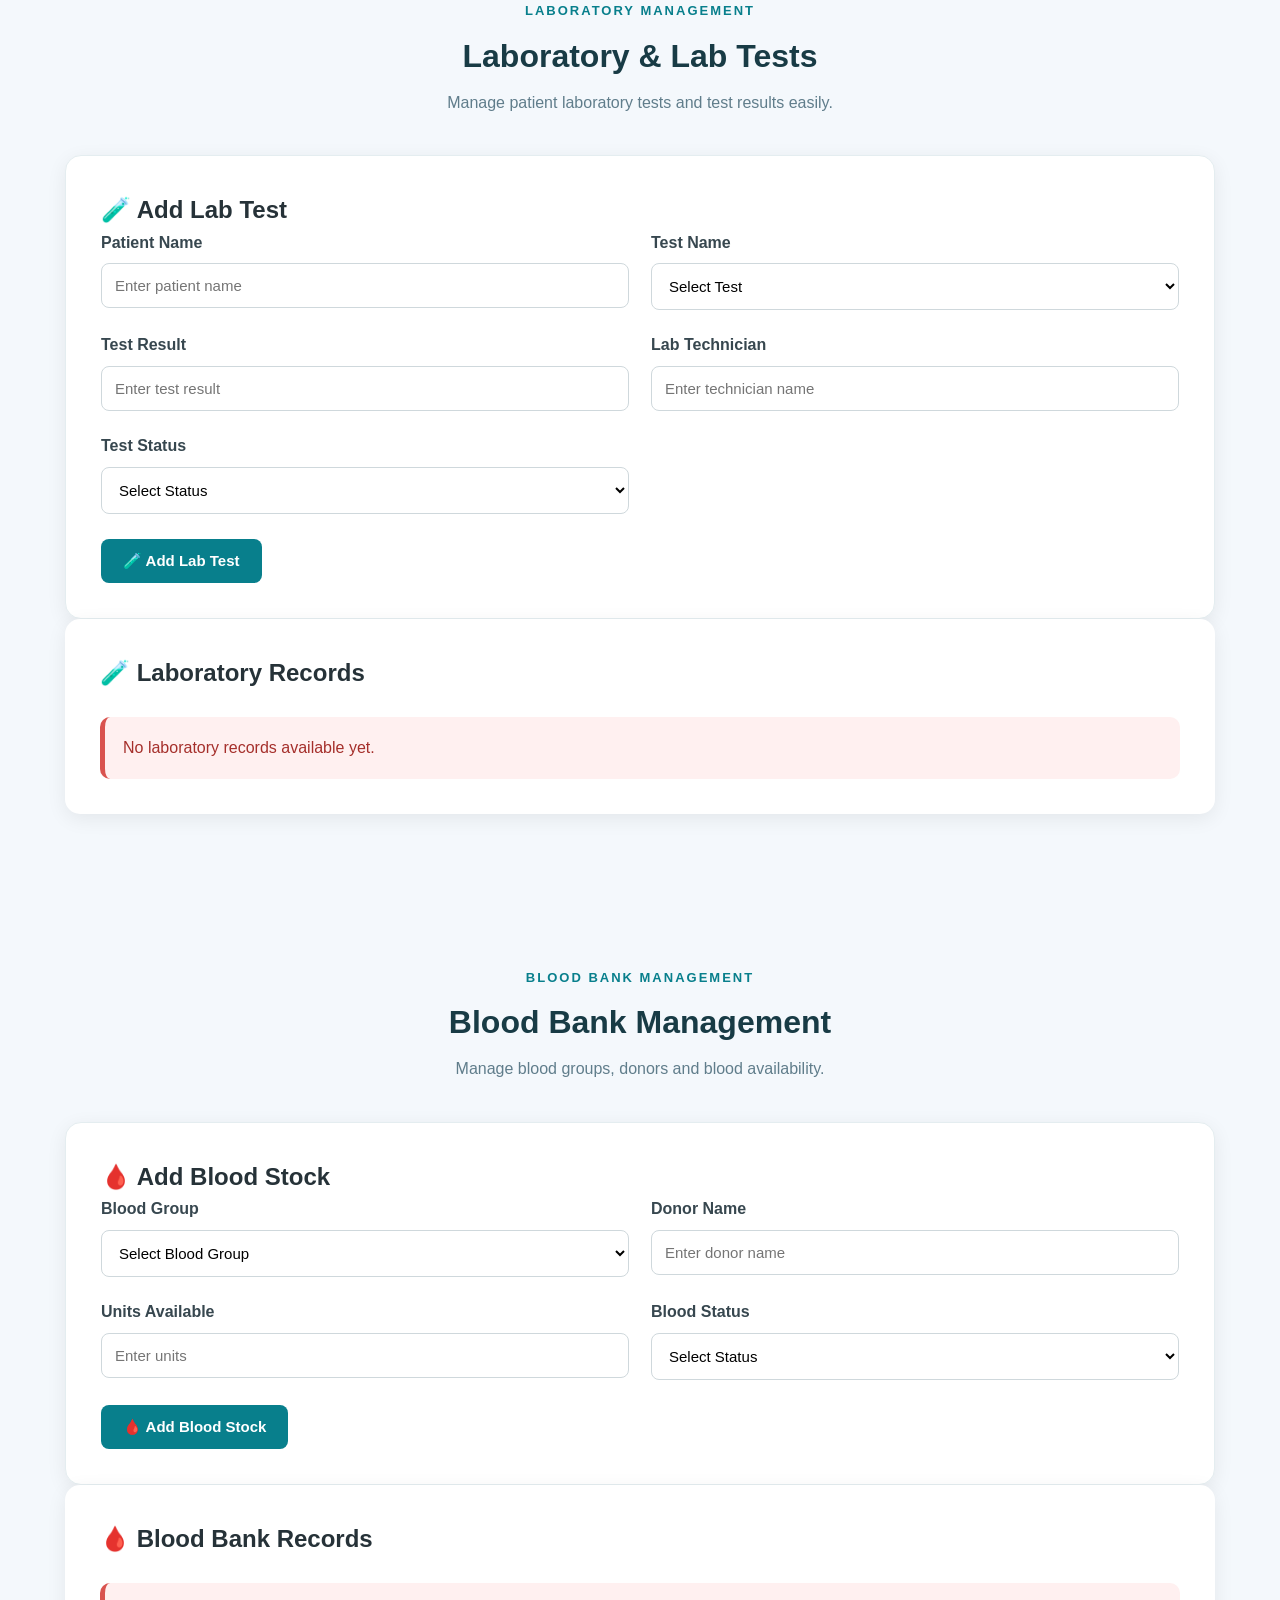
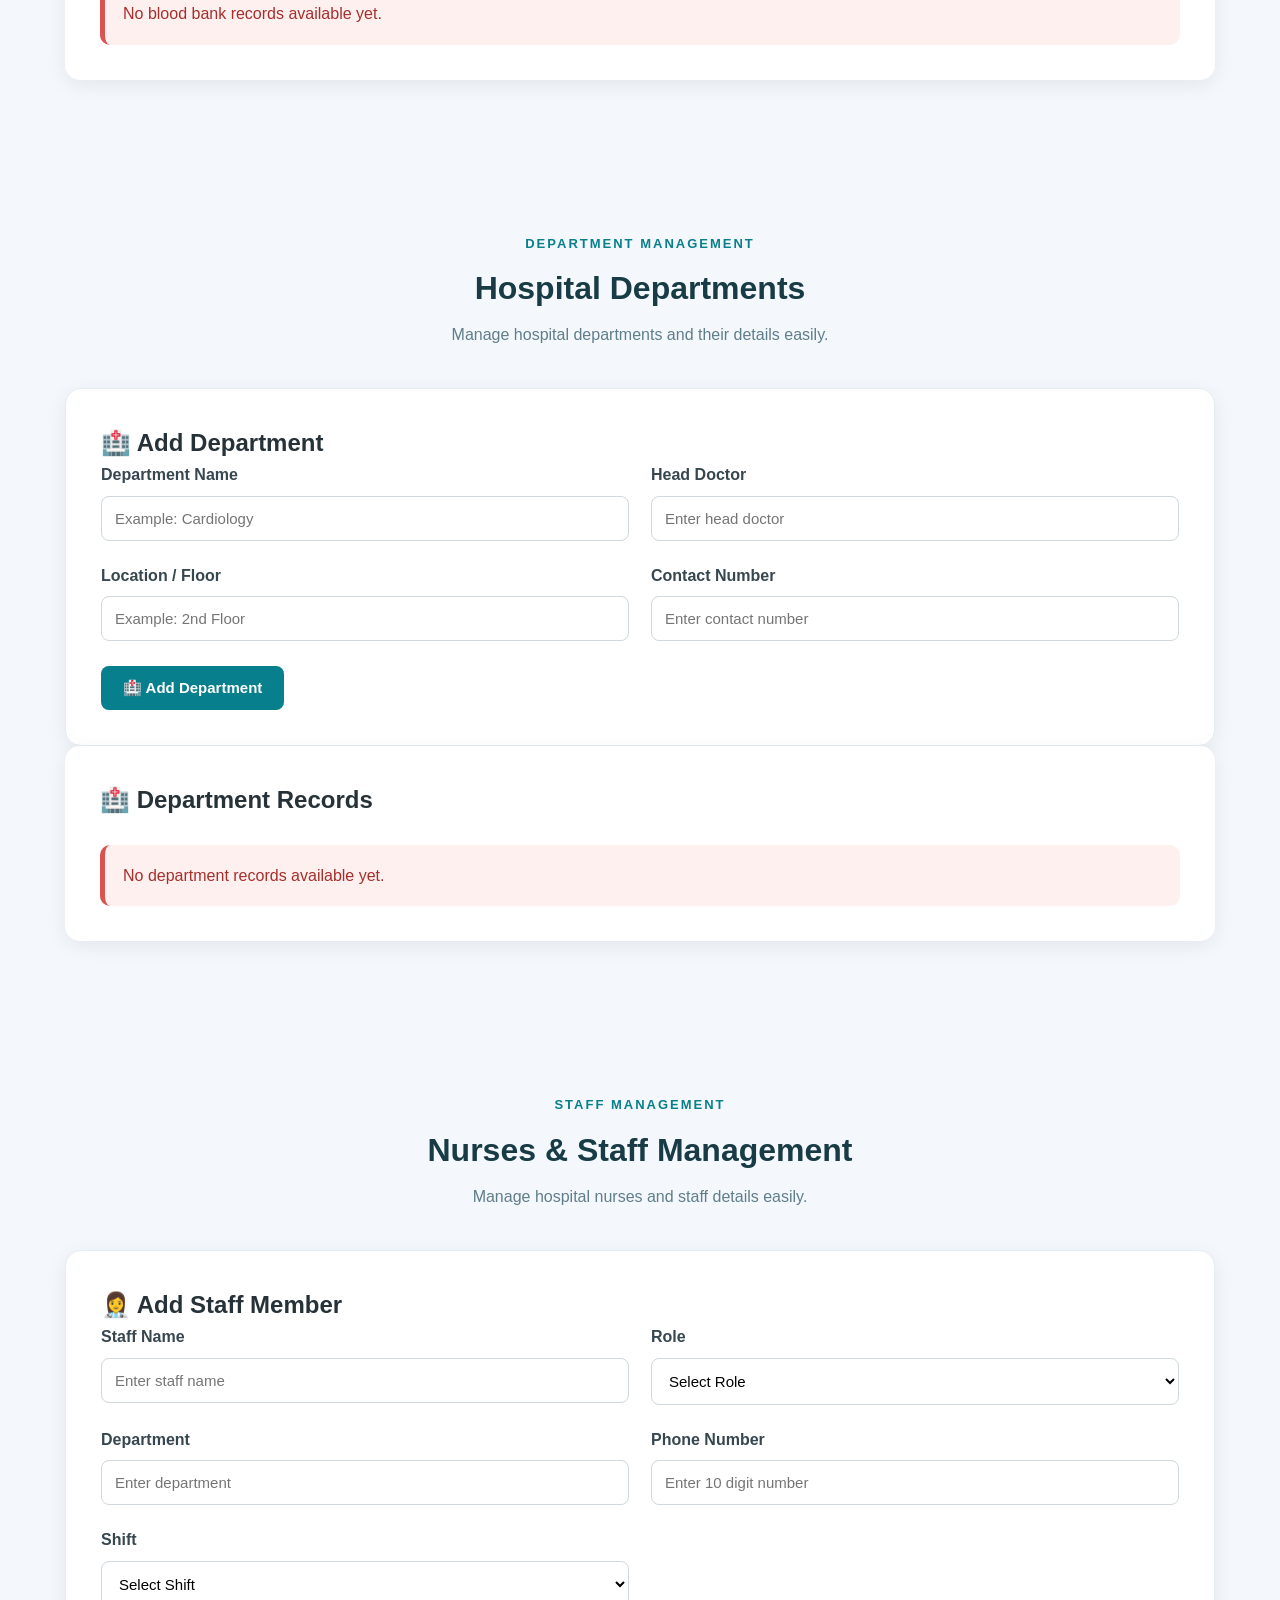
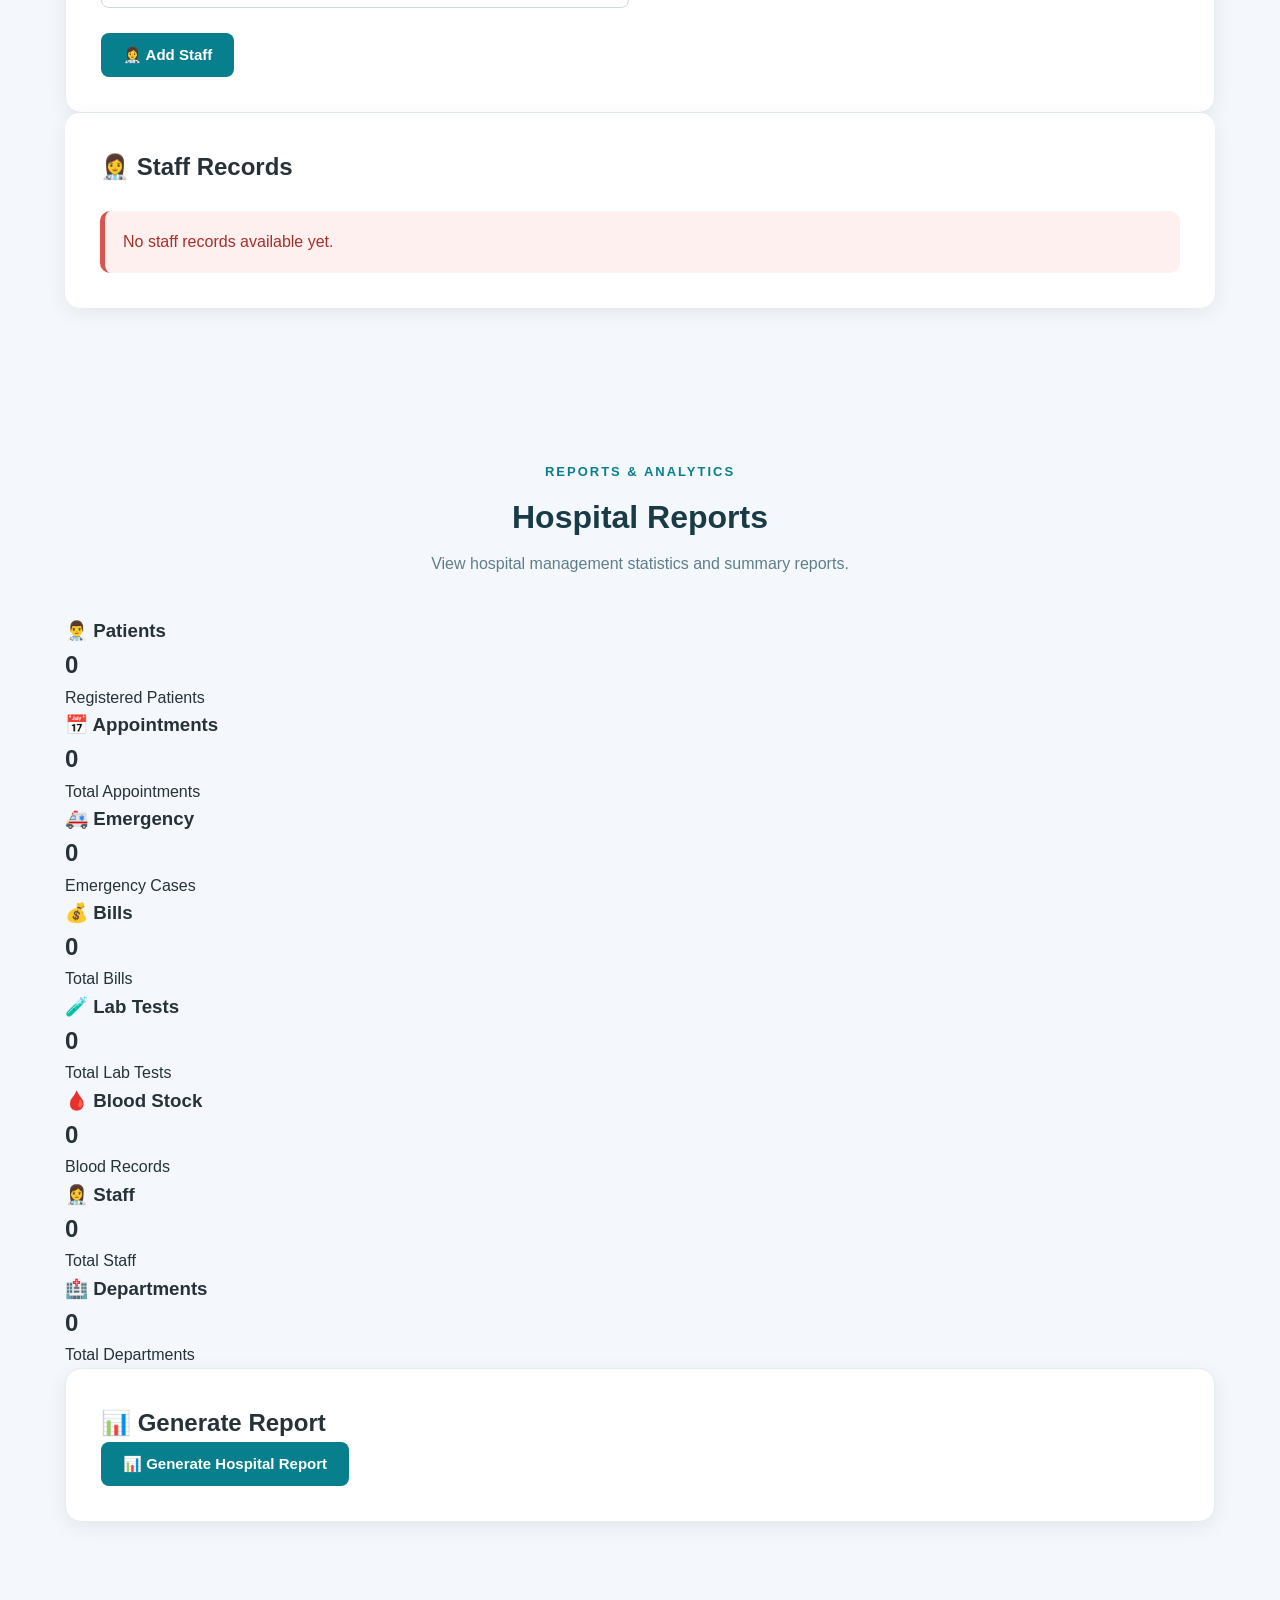
==== commit e5fa198e: "Update index.html" ====
--- a/index.html
+++ b/index.html
@@ -21,6 +21,7 @@
     <a href="#appointment">Appointments</a>
     <a href="#records">Records</a>
     <a href="#medicines">Medicines</a>
+    <a href="#hospitals">Hospitals</a>
     <a href="#beds">Beds</a>
     <a href="#buildings">Buildings</a>
     <a href="#emergency">Emergency</a>
@@ -31,6 +32,8 @@
     <a href="#staff">Nurses / Staff</a>
     <a href="#reports">Reports</a>
     <a href="#notifications">Notifications</a>
+    <a href="#pharmacy">Pharmacy Stock</a>
+    <a href="#discharge">Discharge</a>
     <a href="#contact">Contact</a>
     <a href="login.html" class="login-btn">Login</a>
 </nav>
@@ -1249,6 +1252,197 @@
     </div>
 
 </section>
+    <!-- PHARMACY MANAGEMENT -->
+
+<section id="pharmacy" class="section">
+
+    <div class="section-title">
+        <span>PHARMACY MANAGEMENT</span>
+        <h2>Medicine Stock Management</h2>
+        <p>Manage medicines and pharmacy stock efficiently.</p>
+    </div>
+
+    <div class="form-card">
+
+        <h2>💊 Add Medicine Stock</h2>
+
+        <form onsubmit="addMedicineStock(event)">
+
+            <div class="form-grid">
+
+                <div class="form-group">
+                    <label>Medicine Name</label>
+                    <input type="text"
+                           id="stockMedicineName"
+                           placeholder="Enter medicine name"
+                           required>
+                </div>
+
+                <div class="form-group">
+                    <label>Category</label>
+                    <select id="medicineCategory" required>
+                        <option value="">Select Category</option>
+                        <option>Tablet</option>
+                        <option>Capsule</option>
+                        <option>Syrup</option>
+                        <option>Injection</option>
+                        <option>Cream</option>
+                    </select>
+                </div>
+
+                <div class="form-group">
+                    <label>Quantity</label>
+                    <input type="number"
+                           id="medicineQuantity"
+                           placeholder="Enter quantity"
+                           min="0"
+                           required>
+                </div>
+
+                <div class="form-group">
+                    <label>Price per Unit</label>
+                    <input type="number"
+                           id="medicinePrice"
+                           placeholder="Enter price"
+                           min="0"
+                           step="0.01"
+                           required>
+                </div>
+
+                <div class="form-group">
+                    <label>Expiry Date</label>
+                    <input type="date"
+                           id="medicineExpiry"
+                           required>
+                </div>
+
+            </div>
+
+            <button type="submit" class="primary-btn">
+                💊 Add Medicine Stock
+            </button>
+
+        </form>
+
+        <div id="pharmacyMessage"></div>
+
+    </div>
+
+    <div class="records-card">
+
+        <h2>💊 Pharmacy Stock Records</h2>
+
+        <div id="pharmacyList"></div>
+
+    </div>
+
+</section>
+    <!-- DISCHARGE MANAGEMENT -->
+
+<section id="discharge" class="section">
+
+    <div class="section-title">
+        <span>DISCHARGE MANAGEMENT</span>
+        <h2>Patient Discharge Management</h2>
+        <p>Manage patient discharge details and final status.</p>
+    </div>
+
+    <div class="form-card">
+
+        <h2>🏠 Discharge Patient</h2>
+
+        <form onsubmit="addDischarge(event)">
+
+            <div class="form-grid">
+
+                <div class="form-group">
+                    <label>Patient Name</label>
+                    <input type="text"
+                           id="dischargePatientName"
+                           placeholder="Enter patient name"
+                           required>
+                </div>
+
+                <div class="form-group">
+                    <label>Patient ID</label>
+                    <input type="text"
+                           id="dischargePatientId"
+                           placeholder="Enter patient ID"
+                           required>
+                </div>
+
+                <div class="form-group">
+                    <label>Admission Date</label>
+                    <input type="date"
+                           id="admissionDate"
+                           required>
+                </div>
+
+                <div class="form-group">
+                    <label>Discharge Date</label>
+                    <input type="date"
+                           id="dischargeDate"
+                           required>
+                </div>
+
+                <div class="form-group">
+                    <label>Discharge Doctor</label>
+                    <select id="dischargeDoctor" required>
+                        <option value="">Select Doctor</option>
+                        <option>Dr. Arun</option>
+                        <option>Dr. Priya</option>
+                        <option>Dr. Kumar</option>
+                    </select>
+                </div>
+
+                <div class="form-group">
+                    <label>Discharge Status</label>
+                    <select id="dischargeStatus" required>
+                        <option value="">Select Status</option>
+                        <option>Recovered</option>
+                        <option>Stable</option>
+                        <option>Referred</option>
+                    </select>
+                </div>
+
+                <div class="form-group">
+                    <label>Final Bill Amount</label>
+                    <input type="number"
+                           id="finalBill"
+                           placeholder="Enter final bill"
+                           min="0"
+                           required>
+                </div>
+
+                <div class="form-group">
+                    <label>Discharge Notes</label>
+                    <input type="text"
+                           id="dischargeNotes"
+                           placeholder="Enter discharge notes"
+                           required>
+                </div>
+
+            </div>
+
+            <button type="submit" class="primary-btn">
+                🏠 Discharge Patient
+            </button>
+
+        </form>
+
+        <div id="dischargeMessage"></div>
+
+    </div>
+
+    <div class="records-card">
+
+        <h2>🏠 Discharge Records</h2>
+
+        <div id="dischargeList"></div>
+
+    </div>
+
+</section>
 
 <!-- CONTACT -->
 
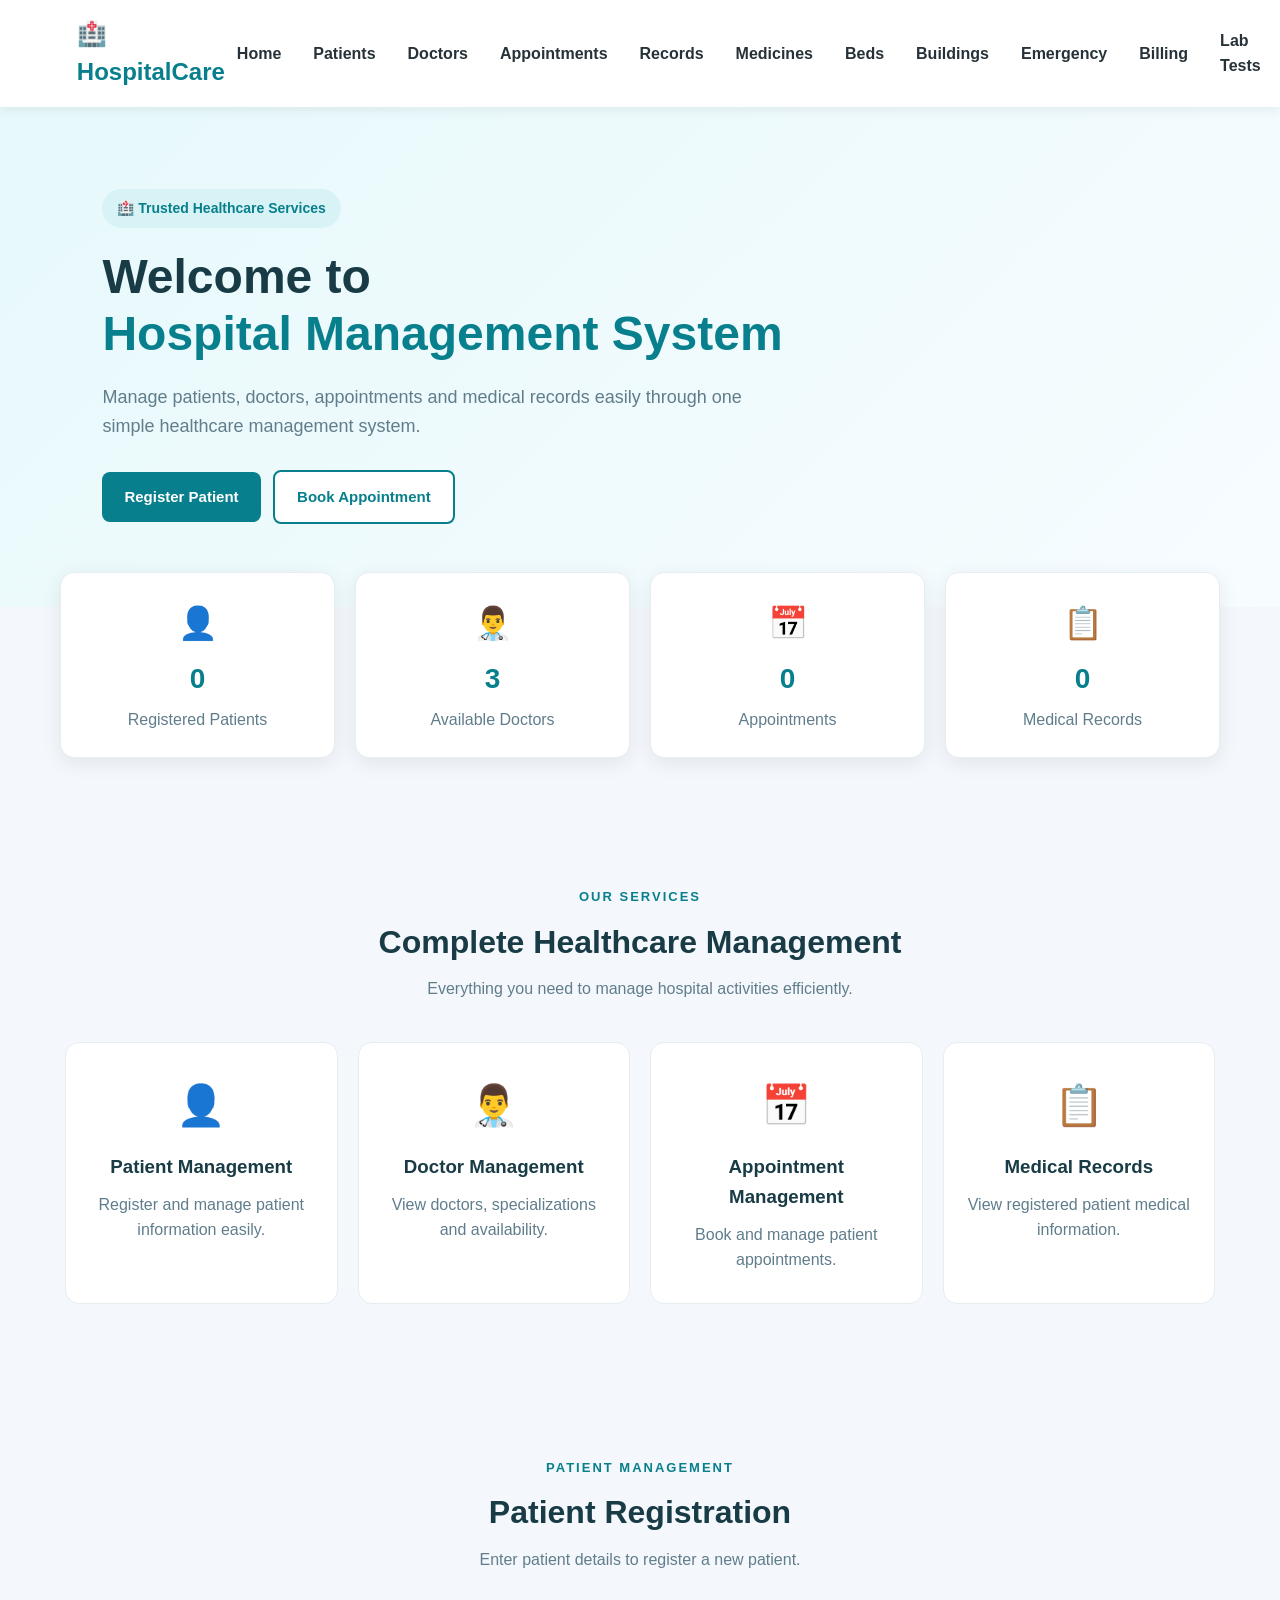
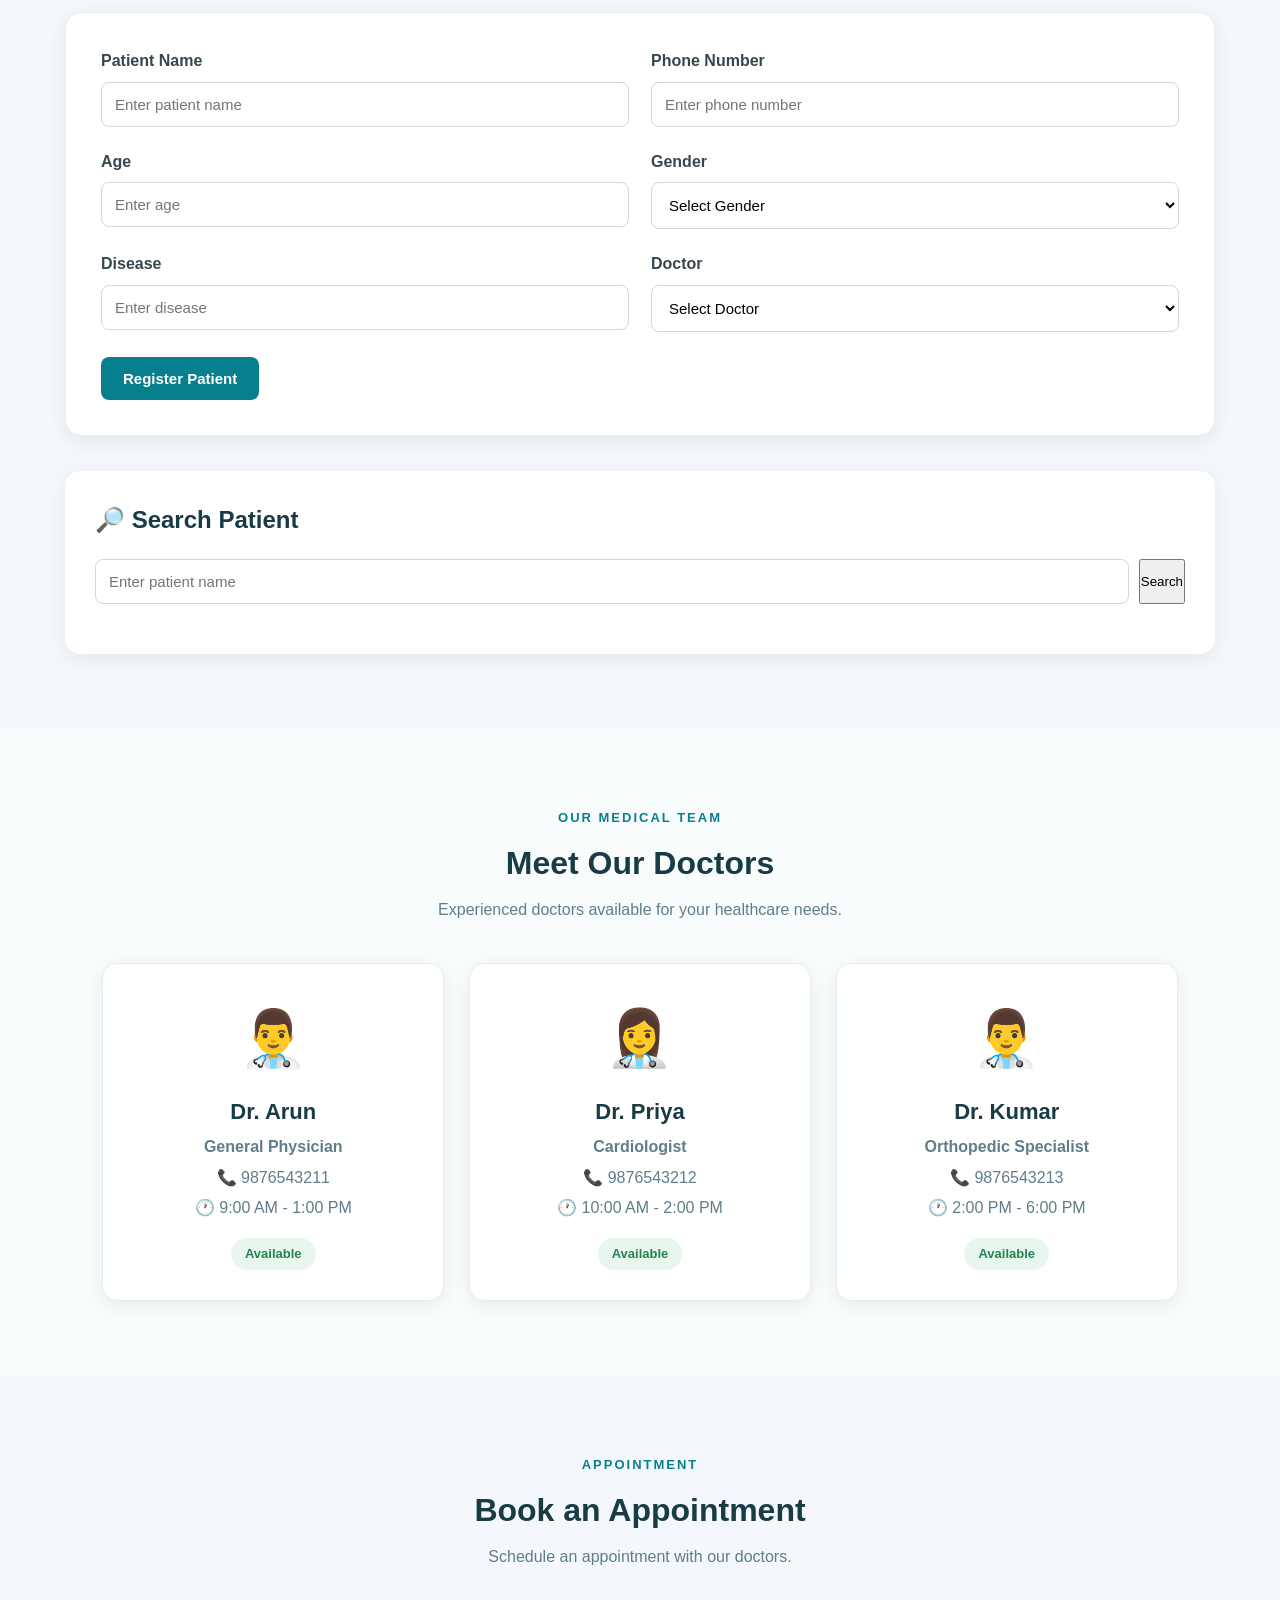
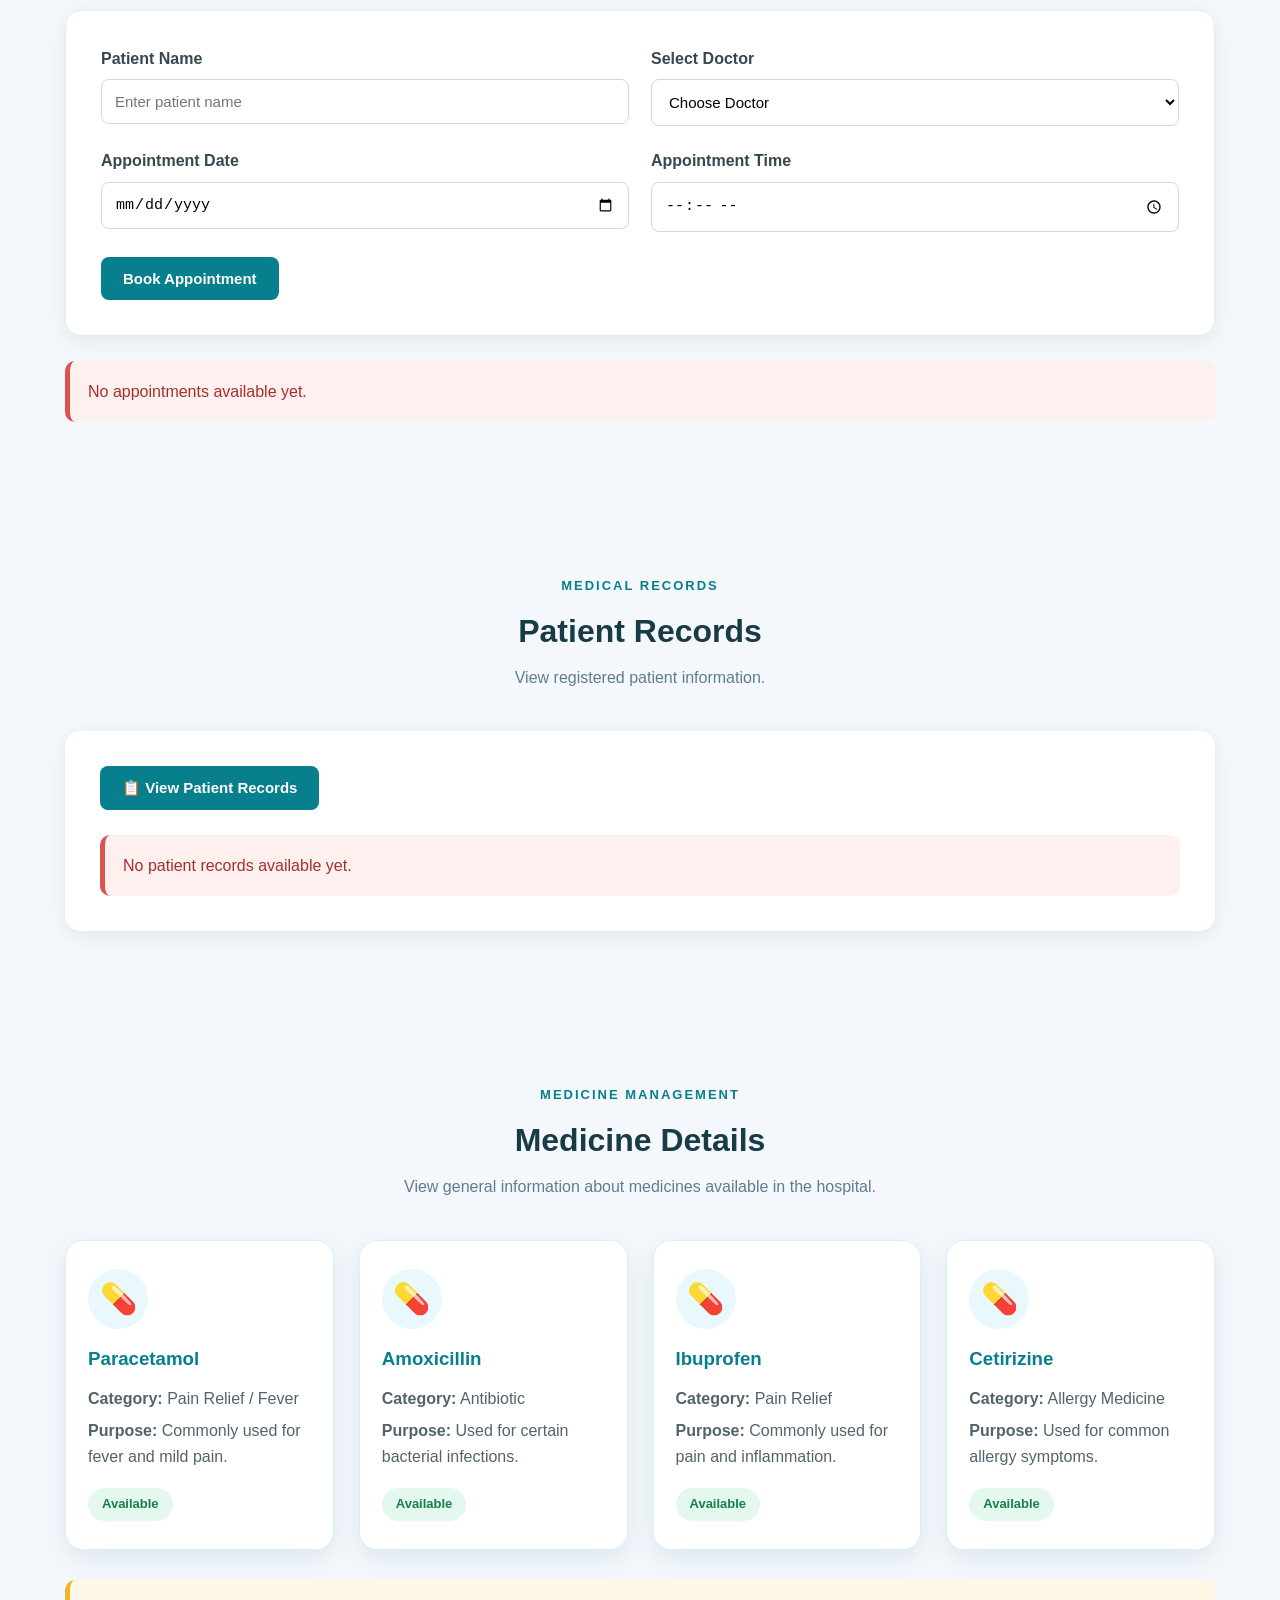
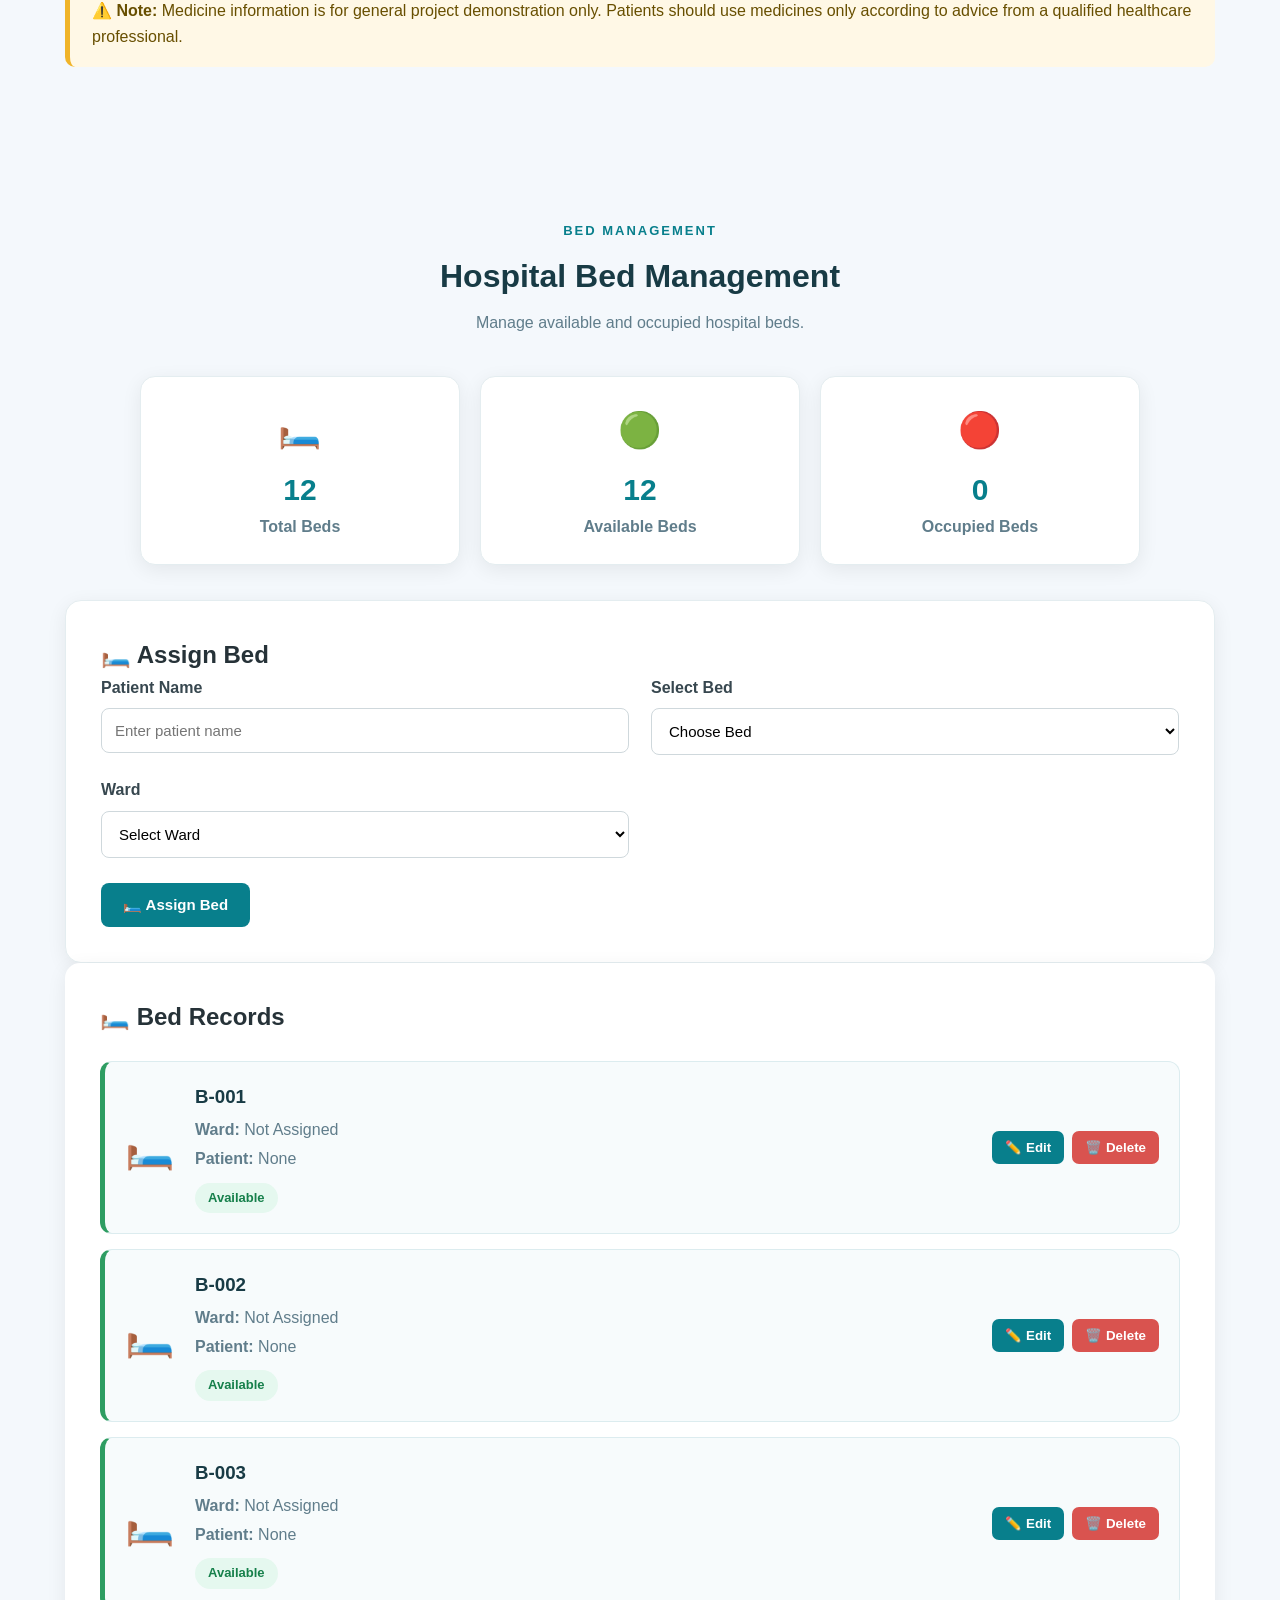
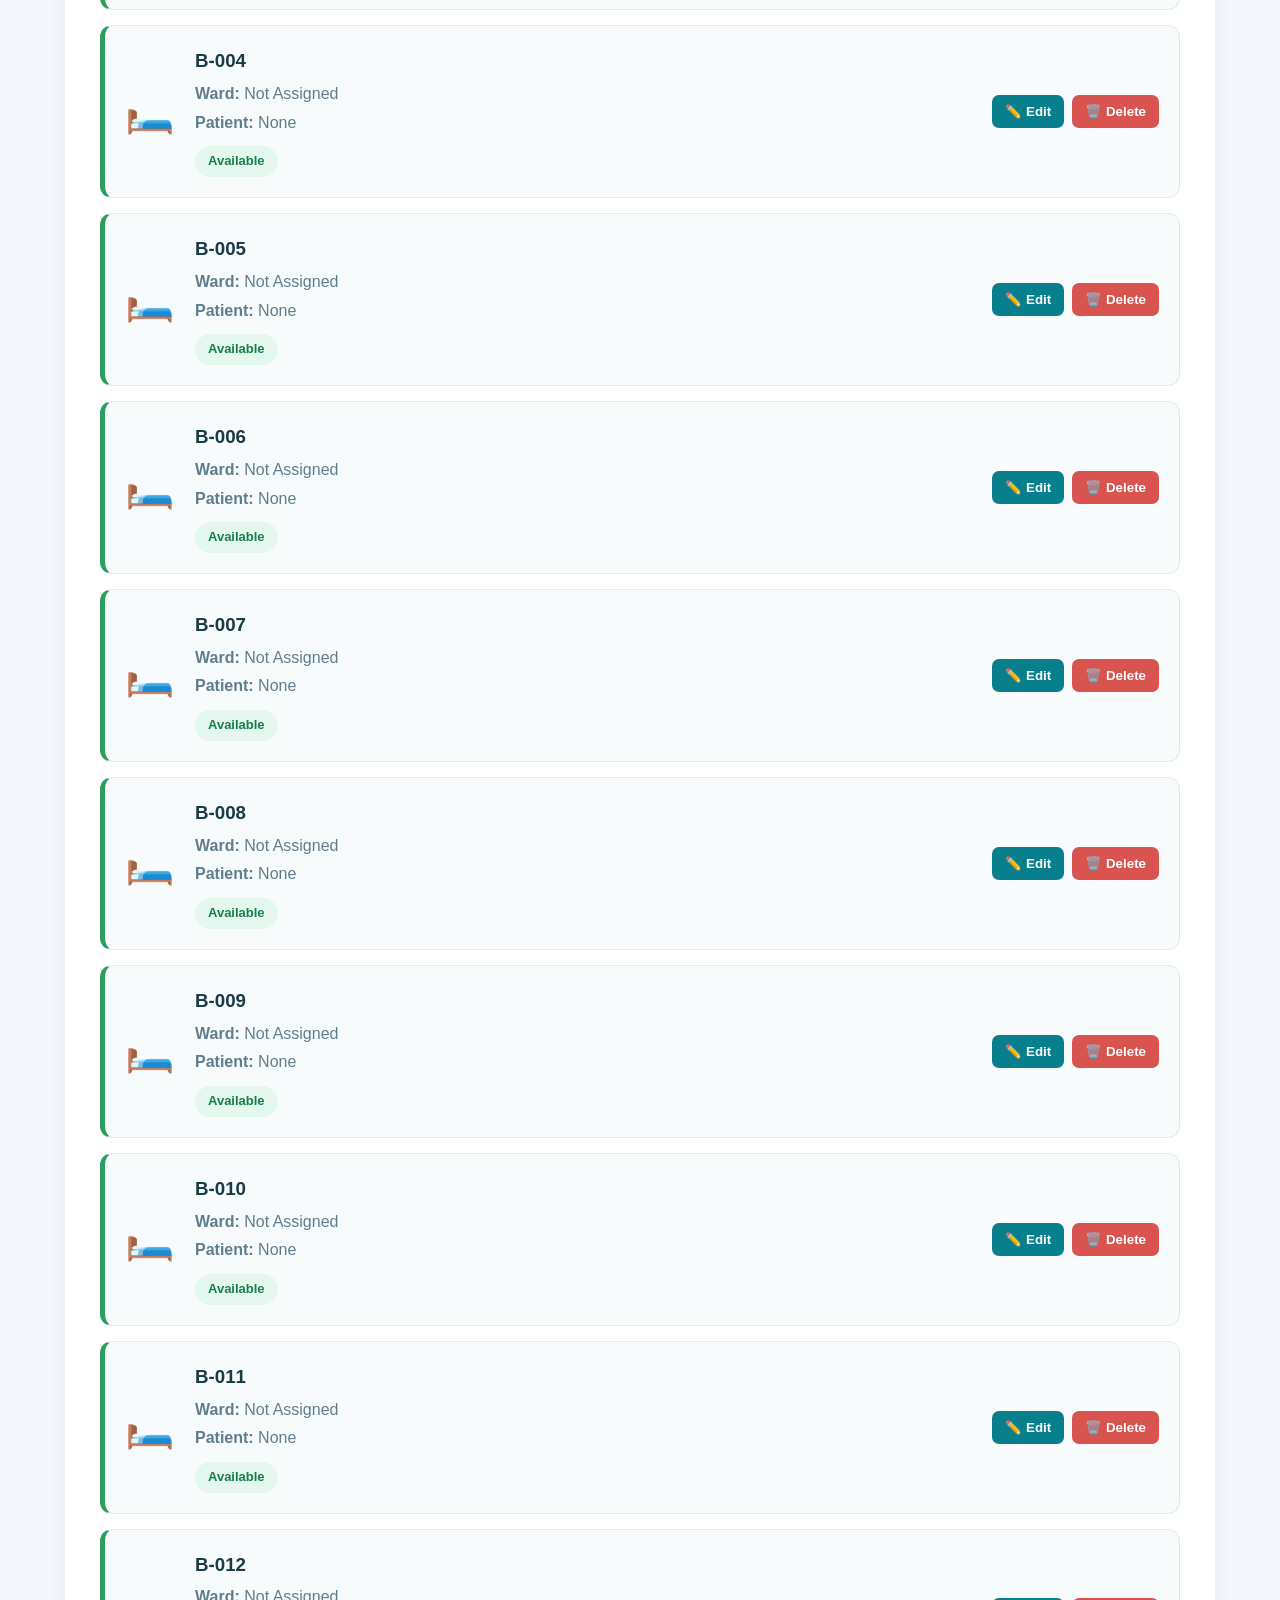
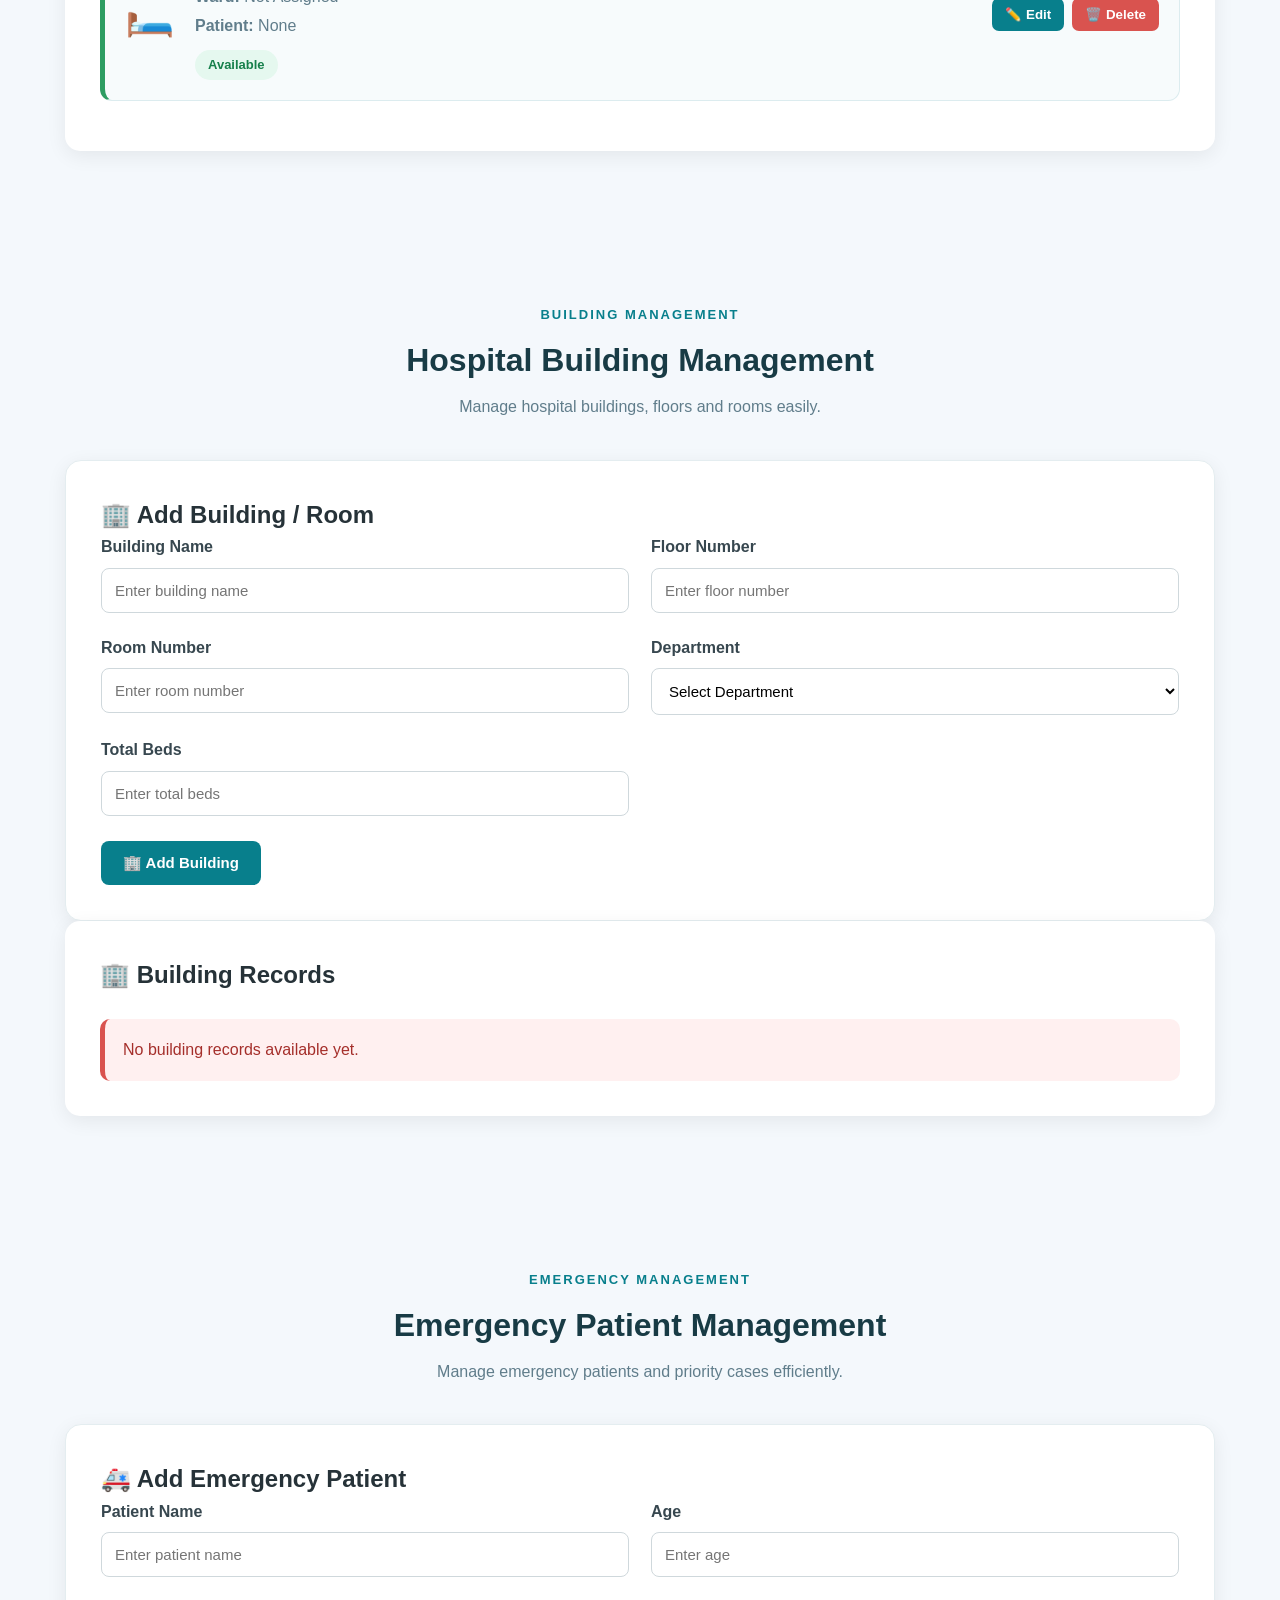
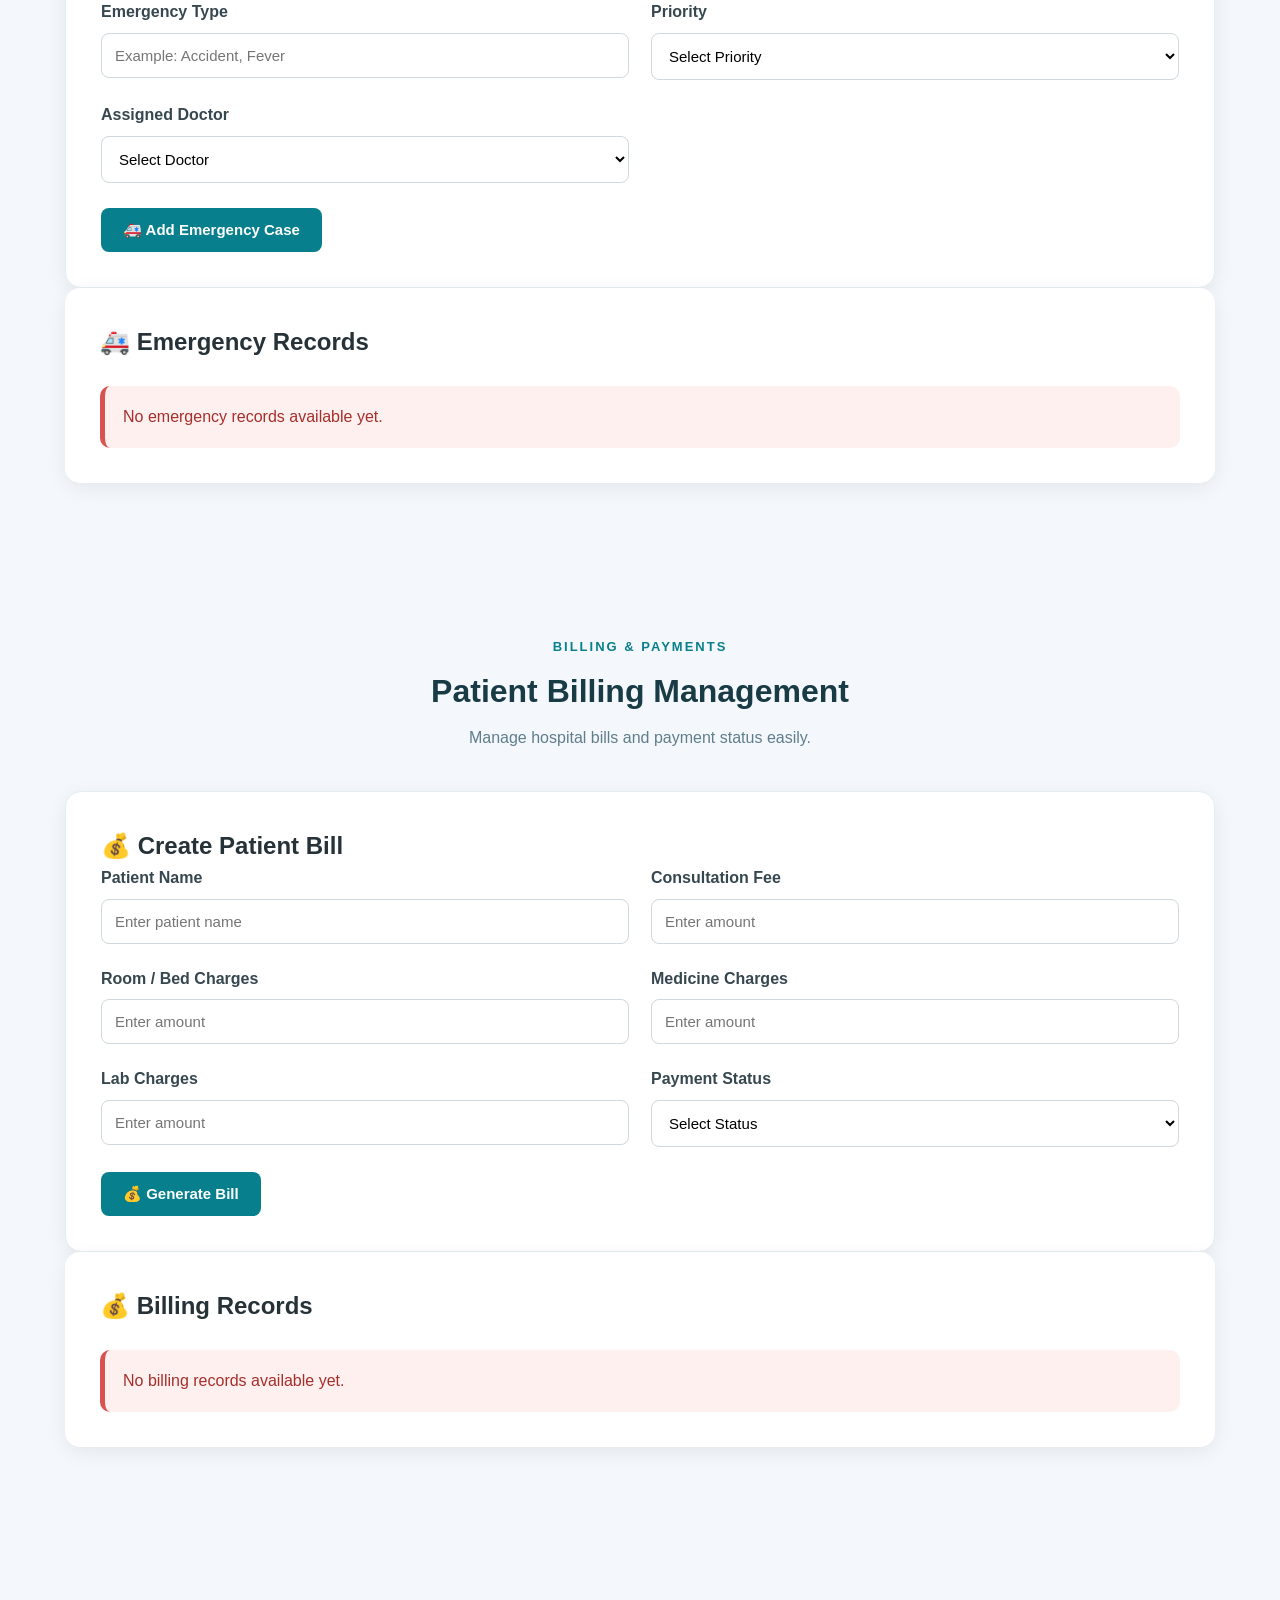
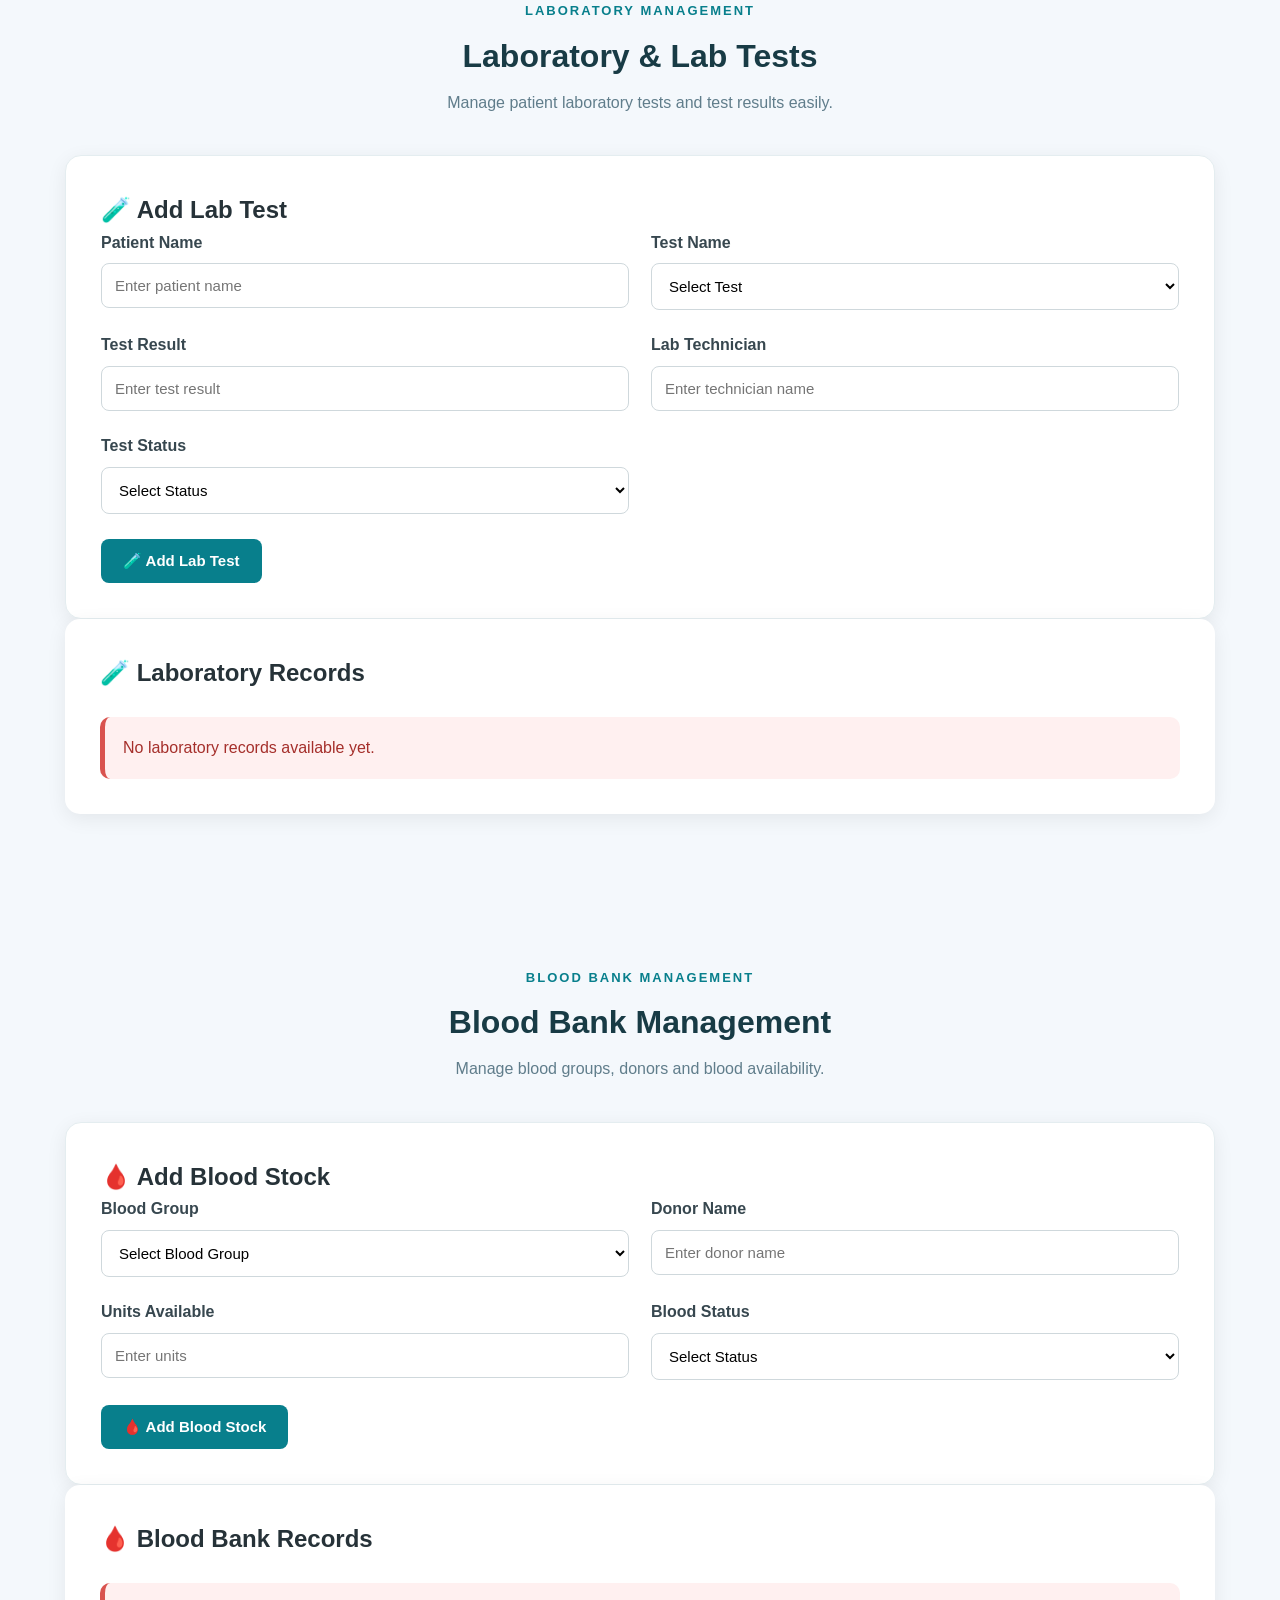
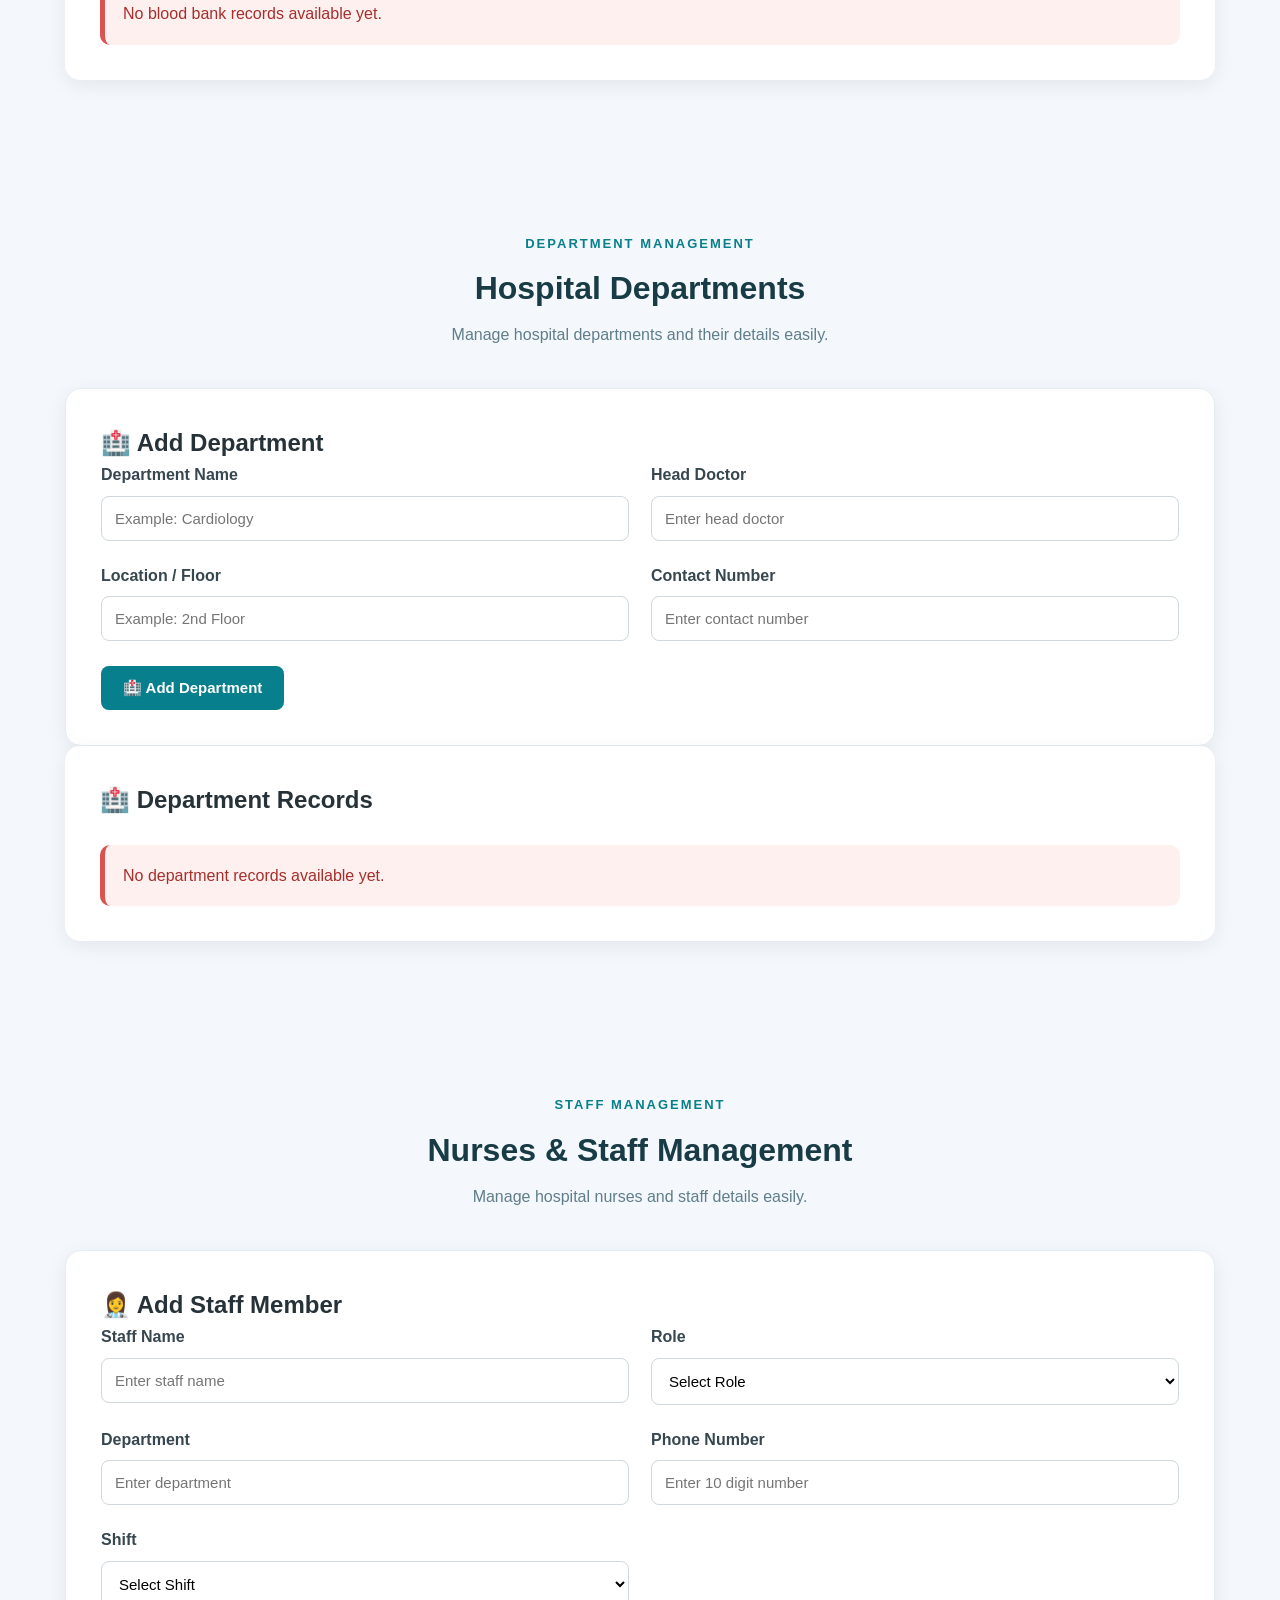
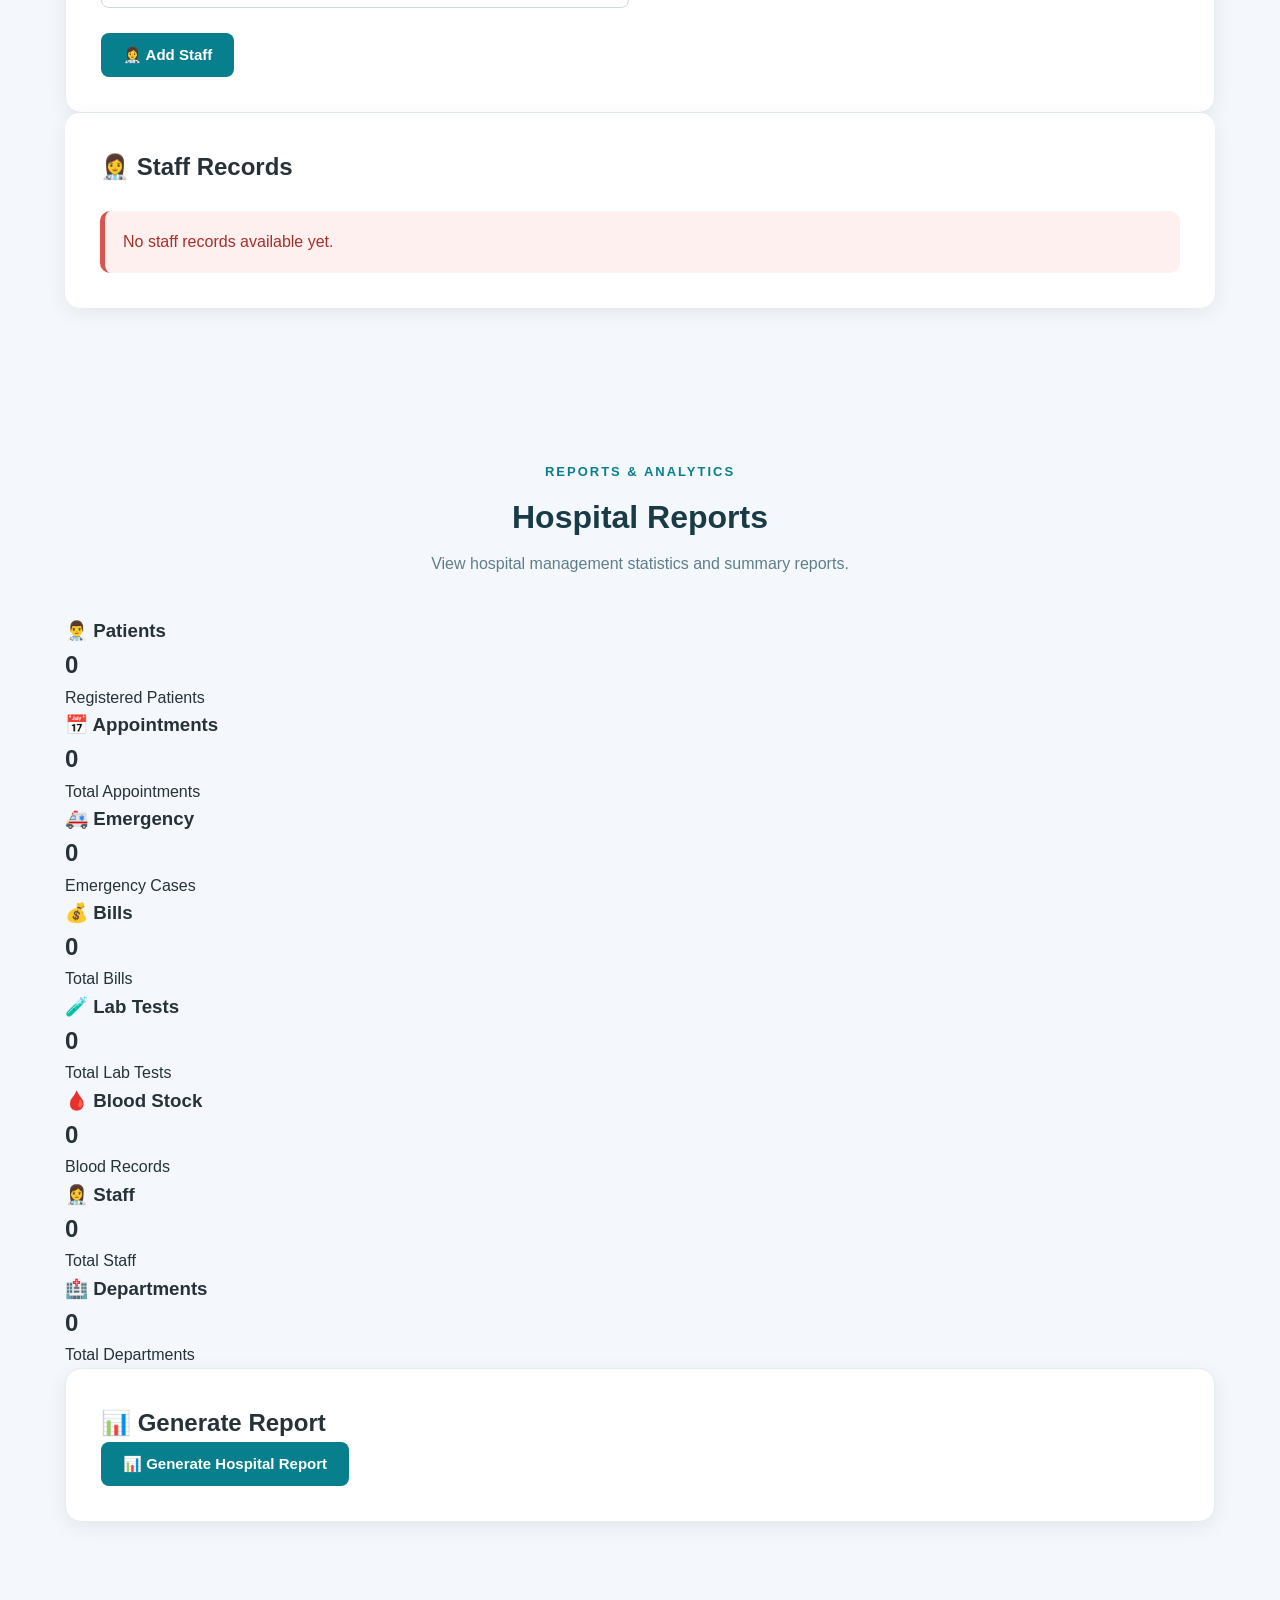
==== commit 24c8f317: "Update index.html" ====
--- a/index.html
+++ b/index.html
@@ -21,7 +21,6 @@
     <a href="#appointment">Appointments</a>
     <a href="#records">Records</a>
     <a href="#medicines">Medicines</a>
-    <a href="#hospitals">Hospitals</a>
     <a href="#beds">Beds</a>
     <a href="#buildings">Buildings</a>
     <a href="#emergency">Emergency</a>
@@ -34,6 +33,7 @@
     <a href="#notifications">Notifications</a>
     <a href="#pharmacy">Pharmacy Stock</a>
     <a href="#discharge">Discharge</a>
+    <a href="#hospitals">Hospitals</a>
     <a href="#contact">Contact</a>
     <a href="login.html" class="login-btn">Login</a>
 </nav>
@@ -1443,6 +1443,29 @@
     </div>
 
 </section>
+<!-- Other existing website sections -->
+
+<!-- Multiple Hospital Selection -->
+<section id="hospitals">
+    <h2>Available Hospitals</h2>
+    <p>Select a hospital to view its demo details.</p>
+
+    <select id="hospitalSelect" onchange="showHospital()">
+        <option value="">-- Select Hospital --</option>
+        <option value="apollo">Apollo Hospitals</option>
+        <option value="kauvery">Kauvery Hospital</option>
+        <option value="miot">MIOT International</option>
+        <option value="fortis">Fortis Hospital</option>
+        <option value="government">Government General Hospital</option>
+    </select>
+
+    <div id="hospitalDetails">
+        <p>Please select a hospital.</p>
+    </div>
+</section>
+
+</body>
+</html>
 
 <!-- CONTACT -->
 
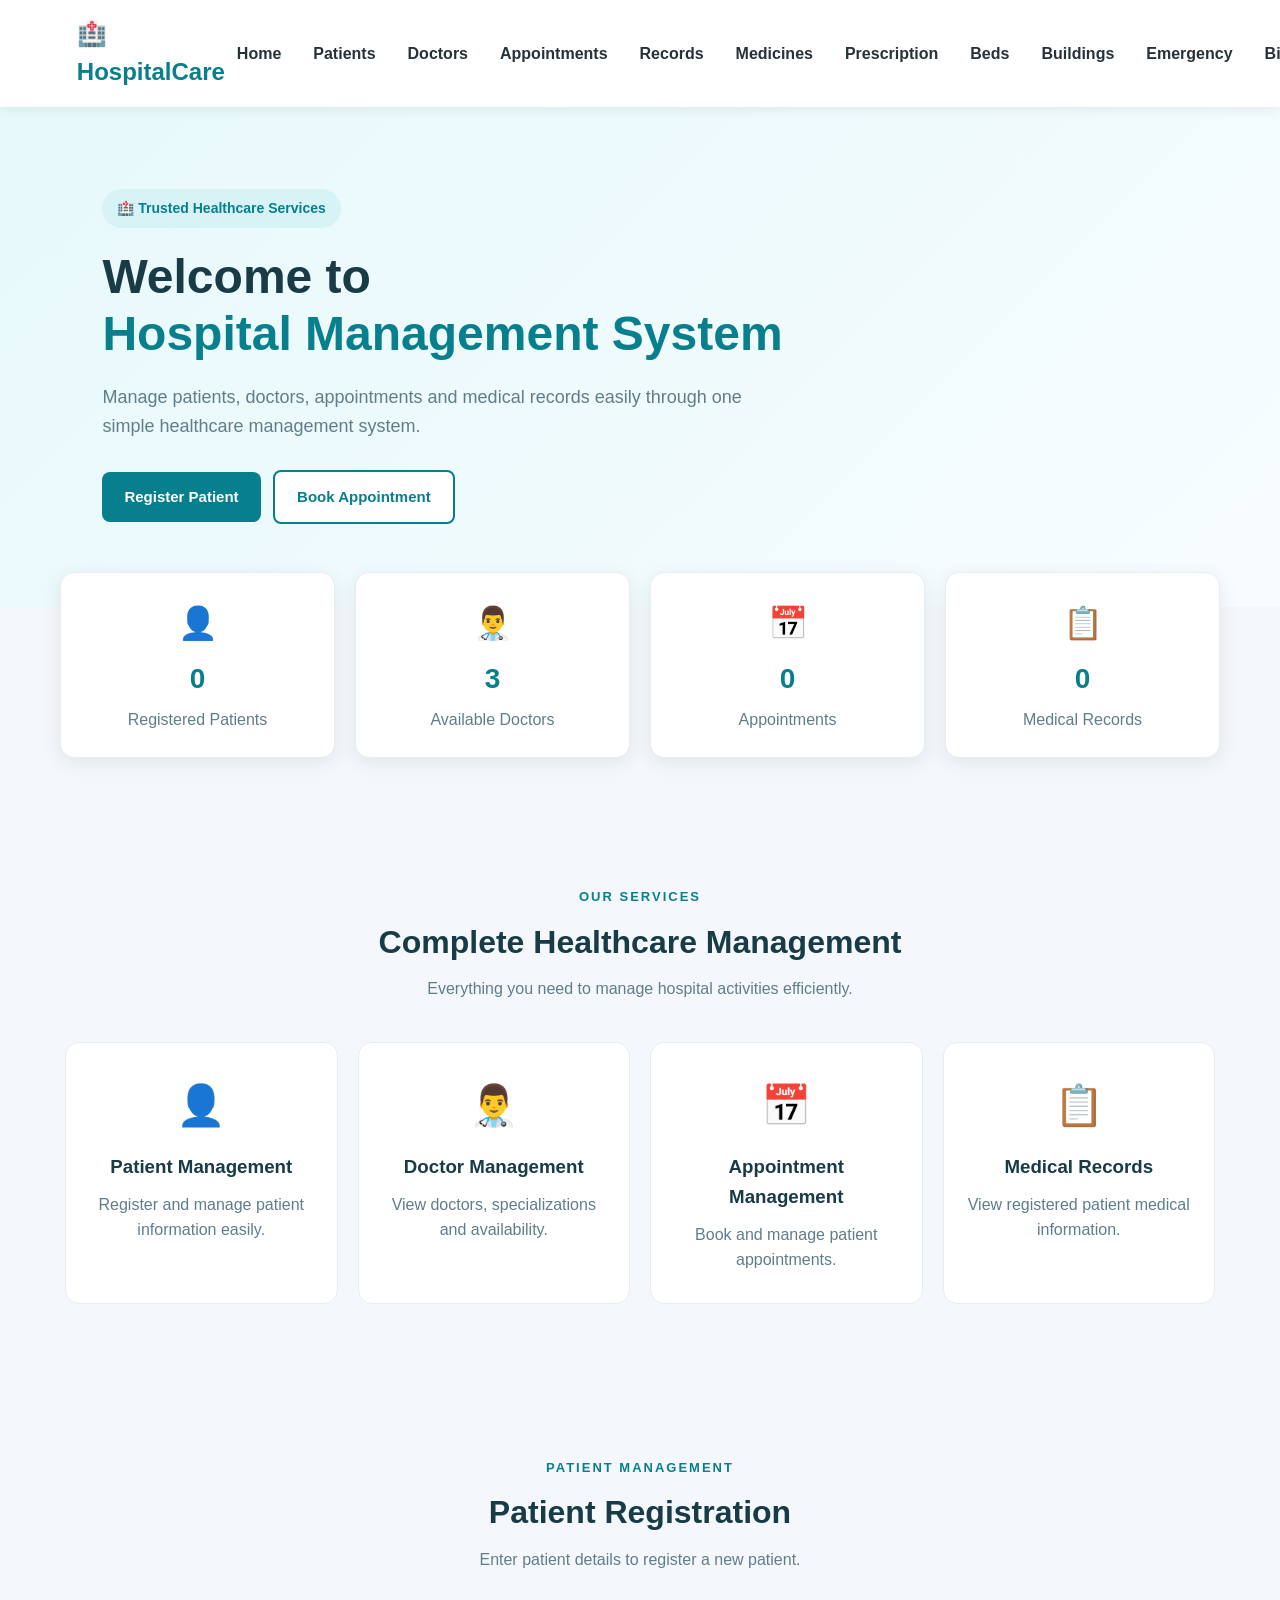
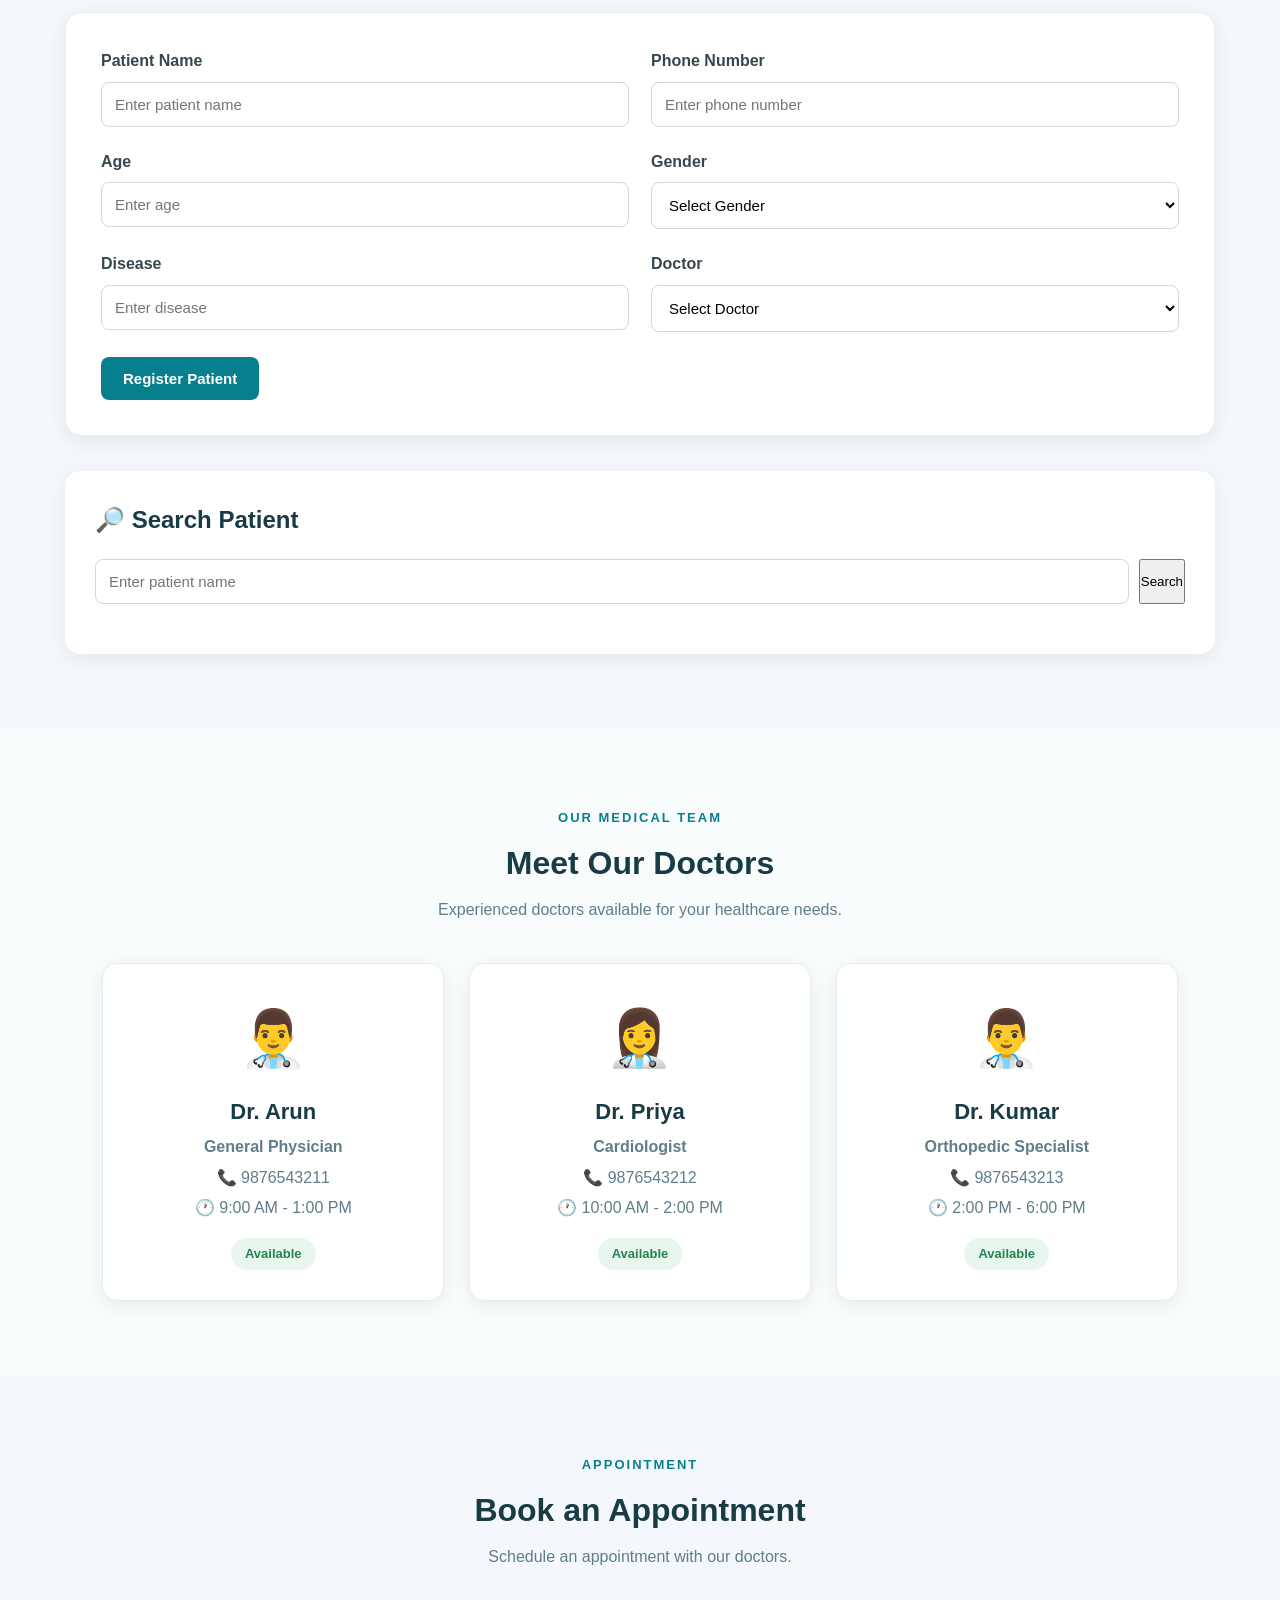
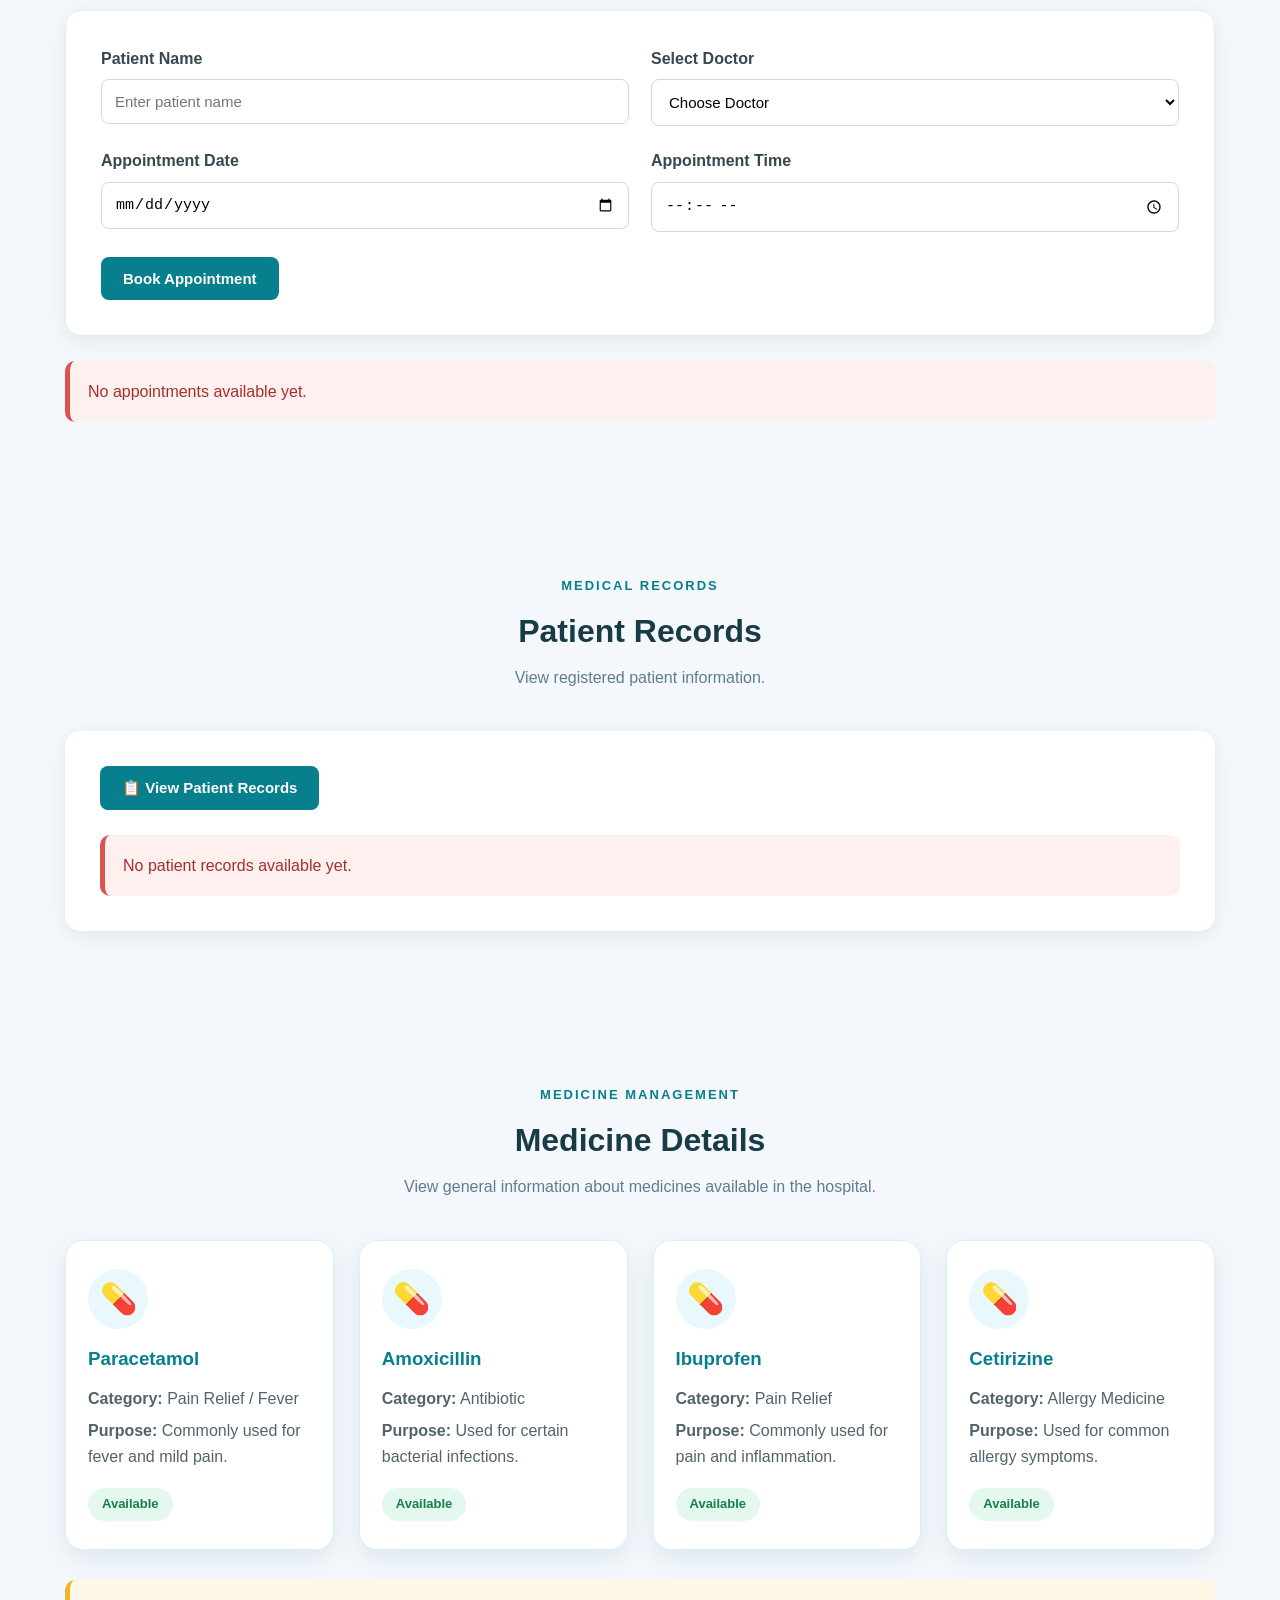
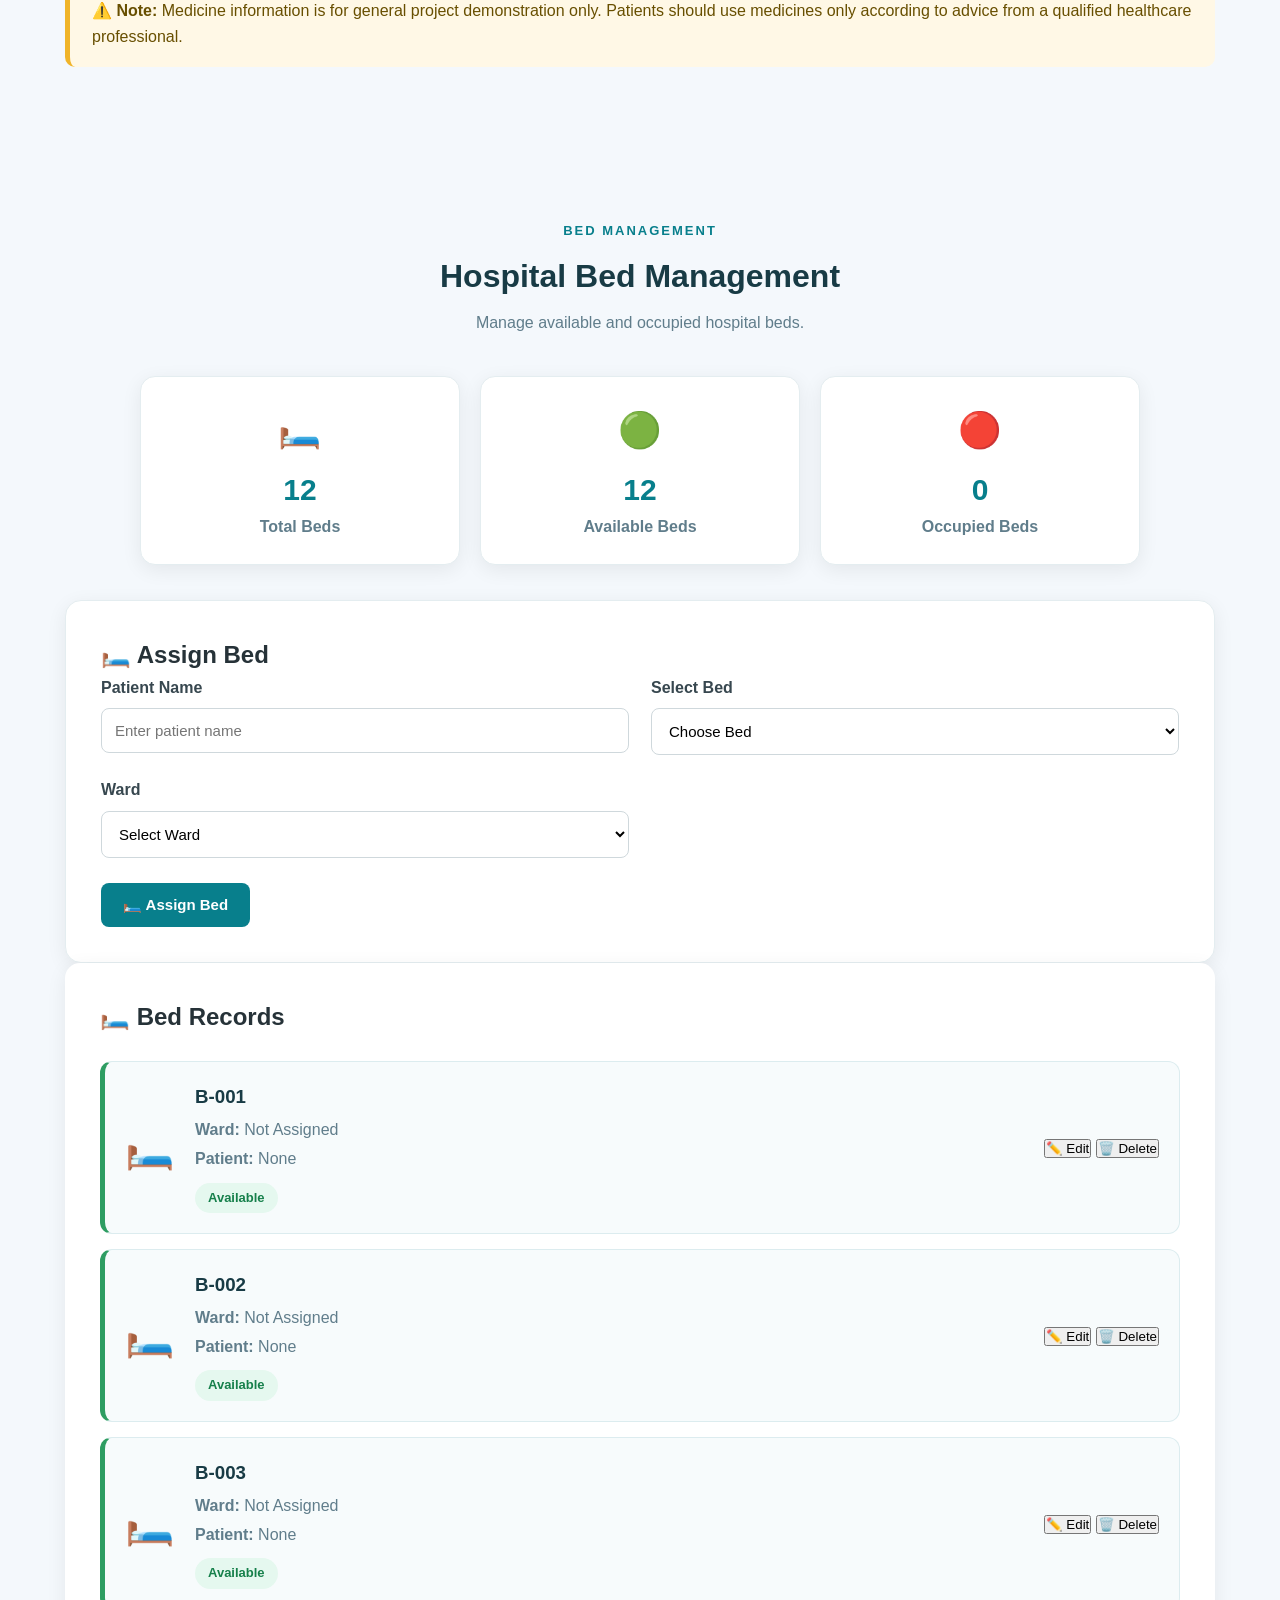
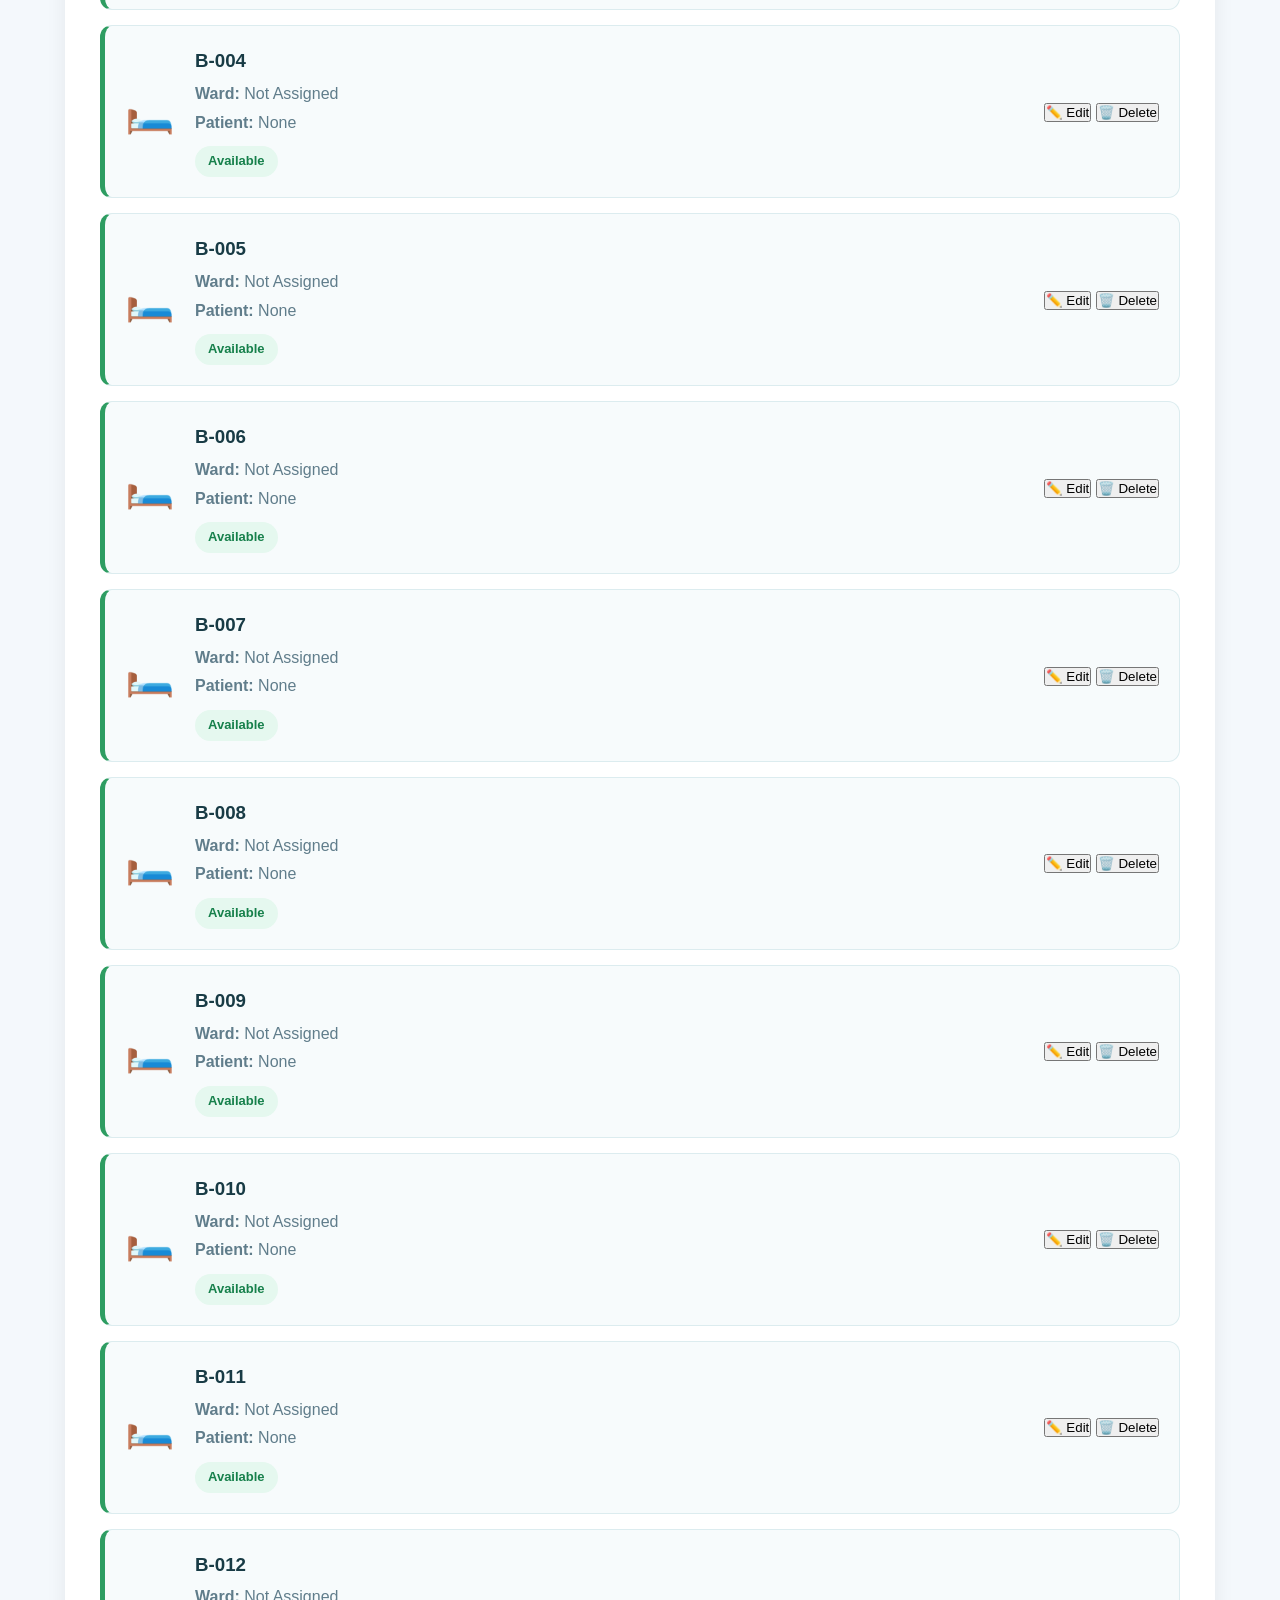
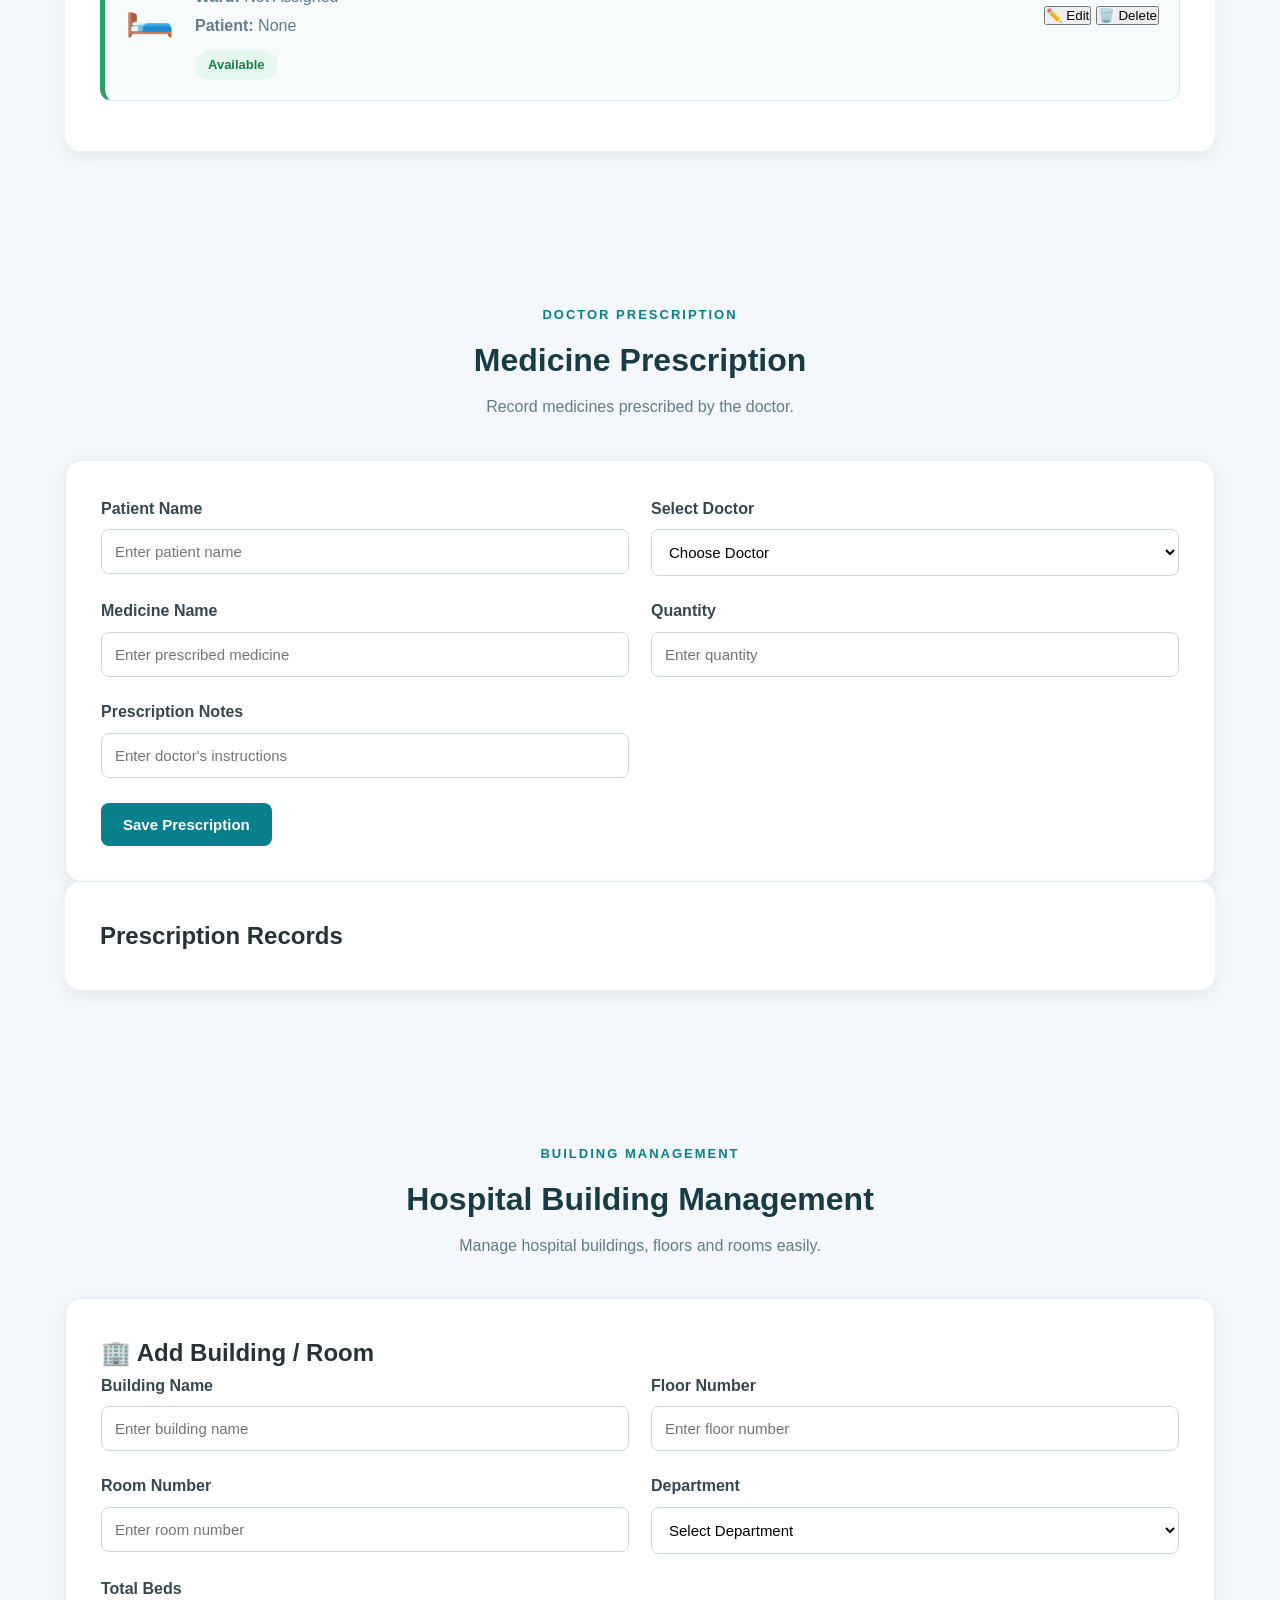
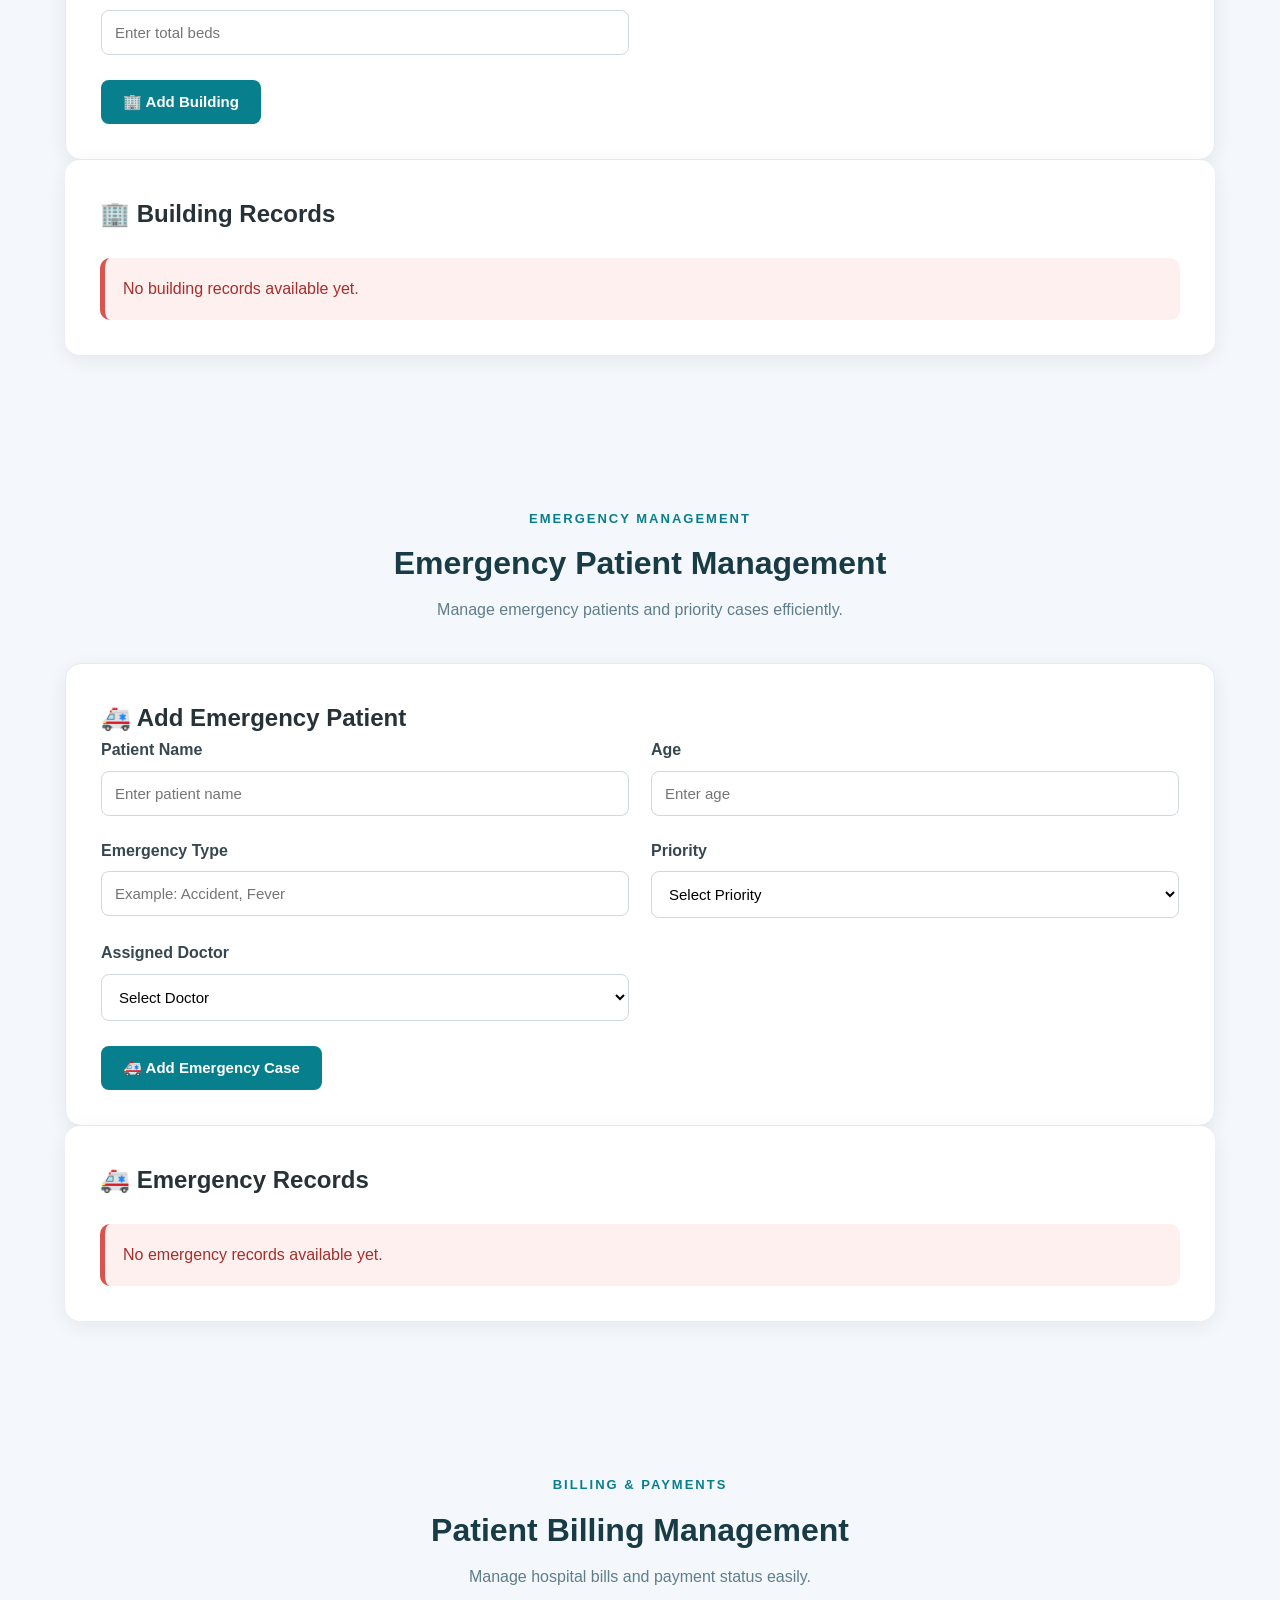
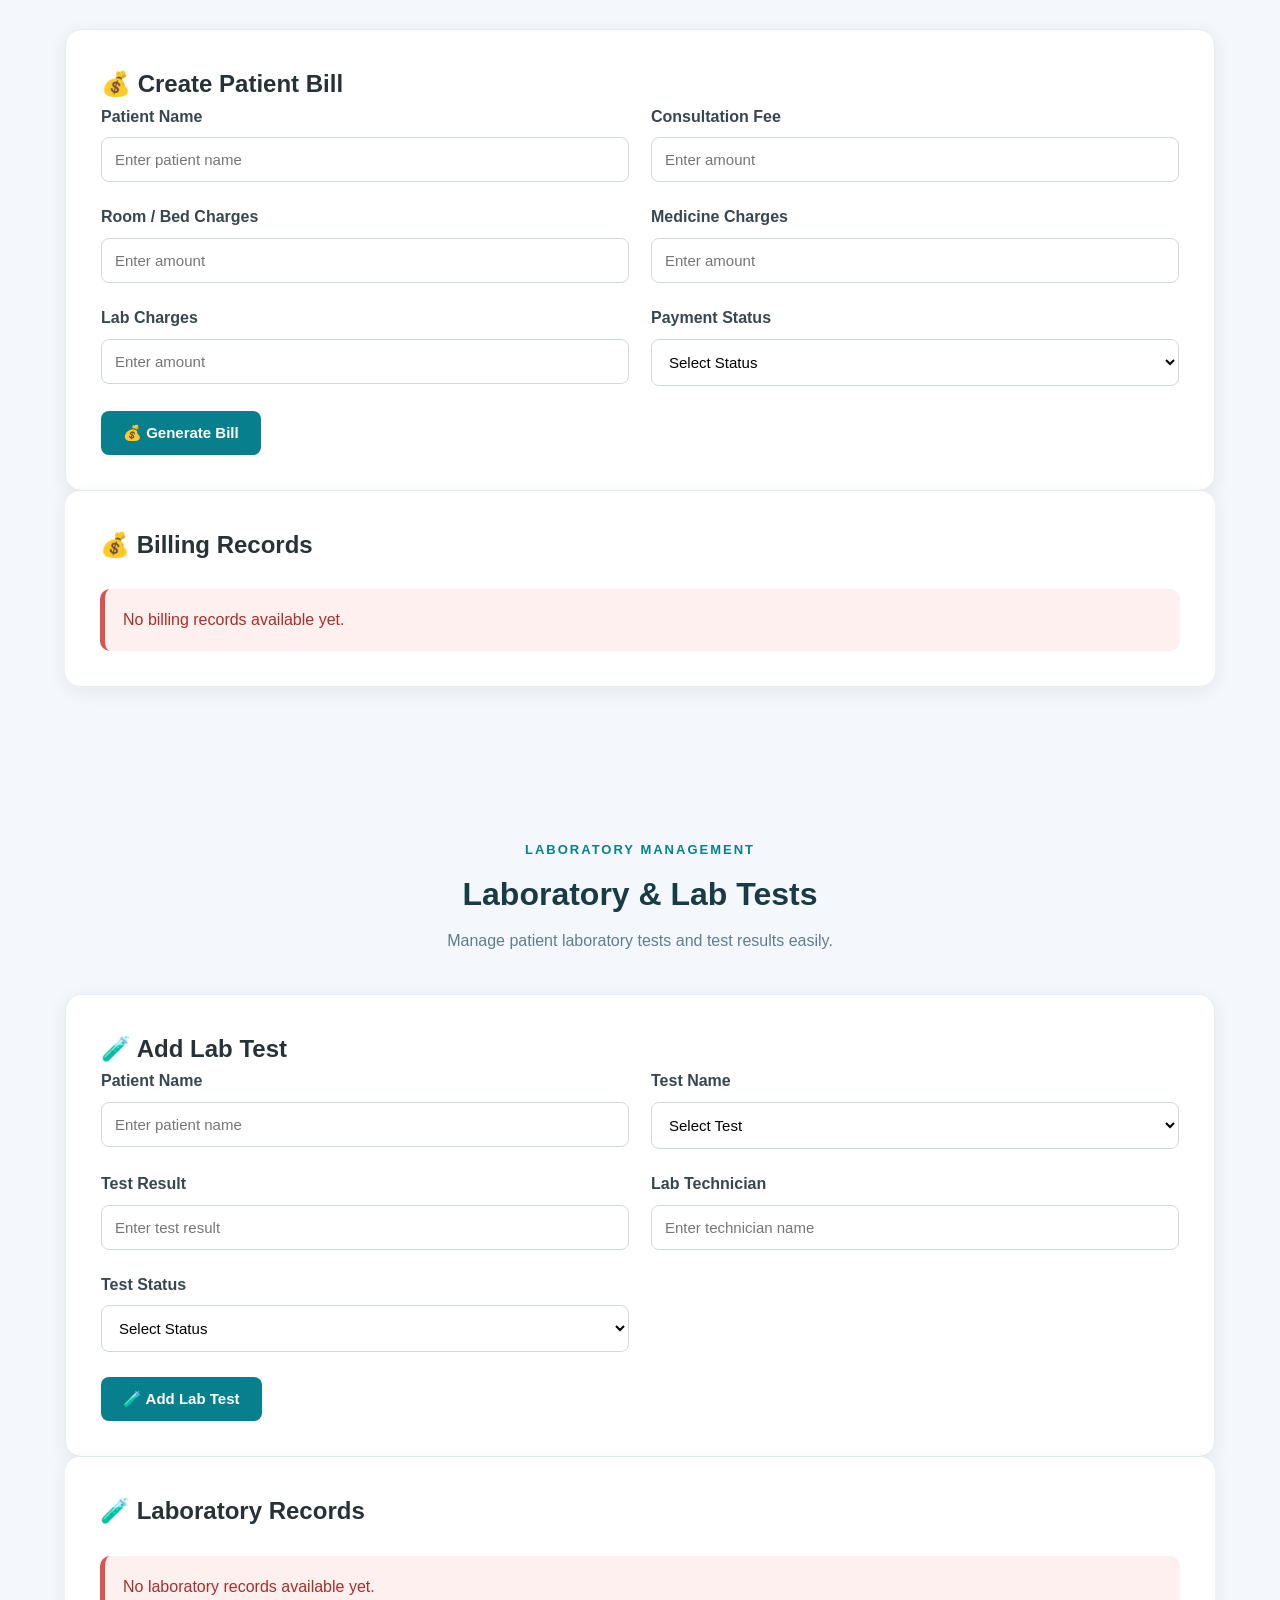
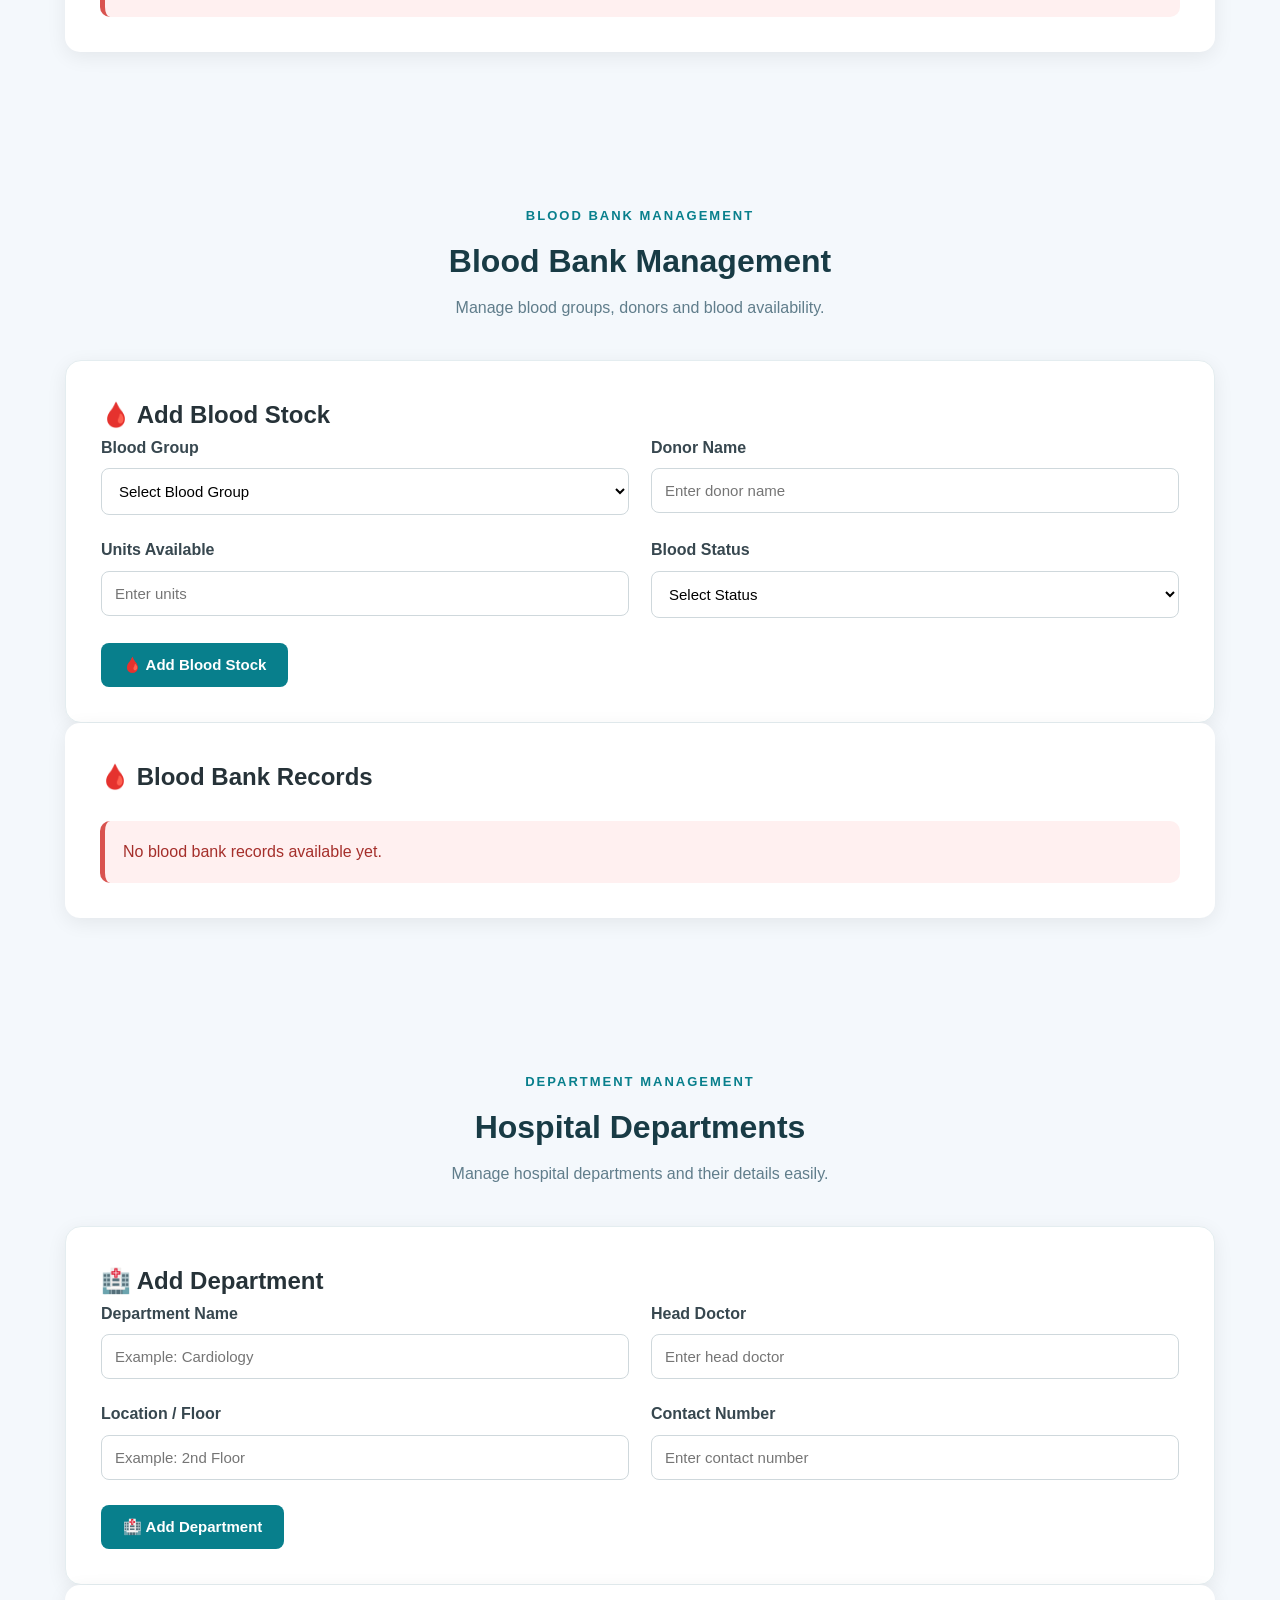
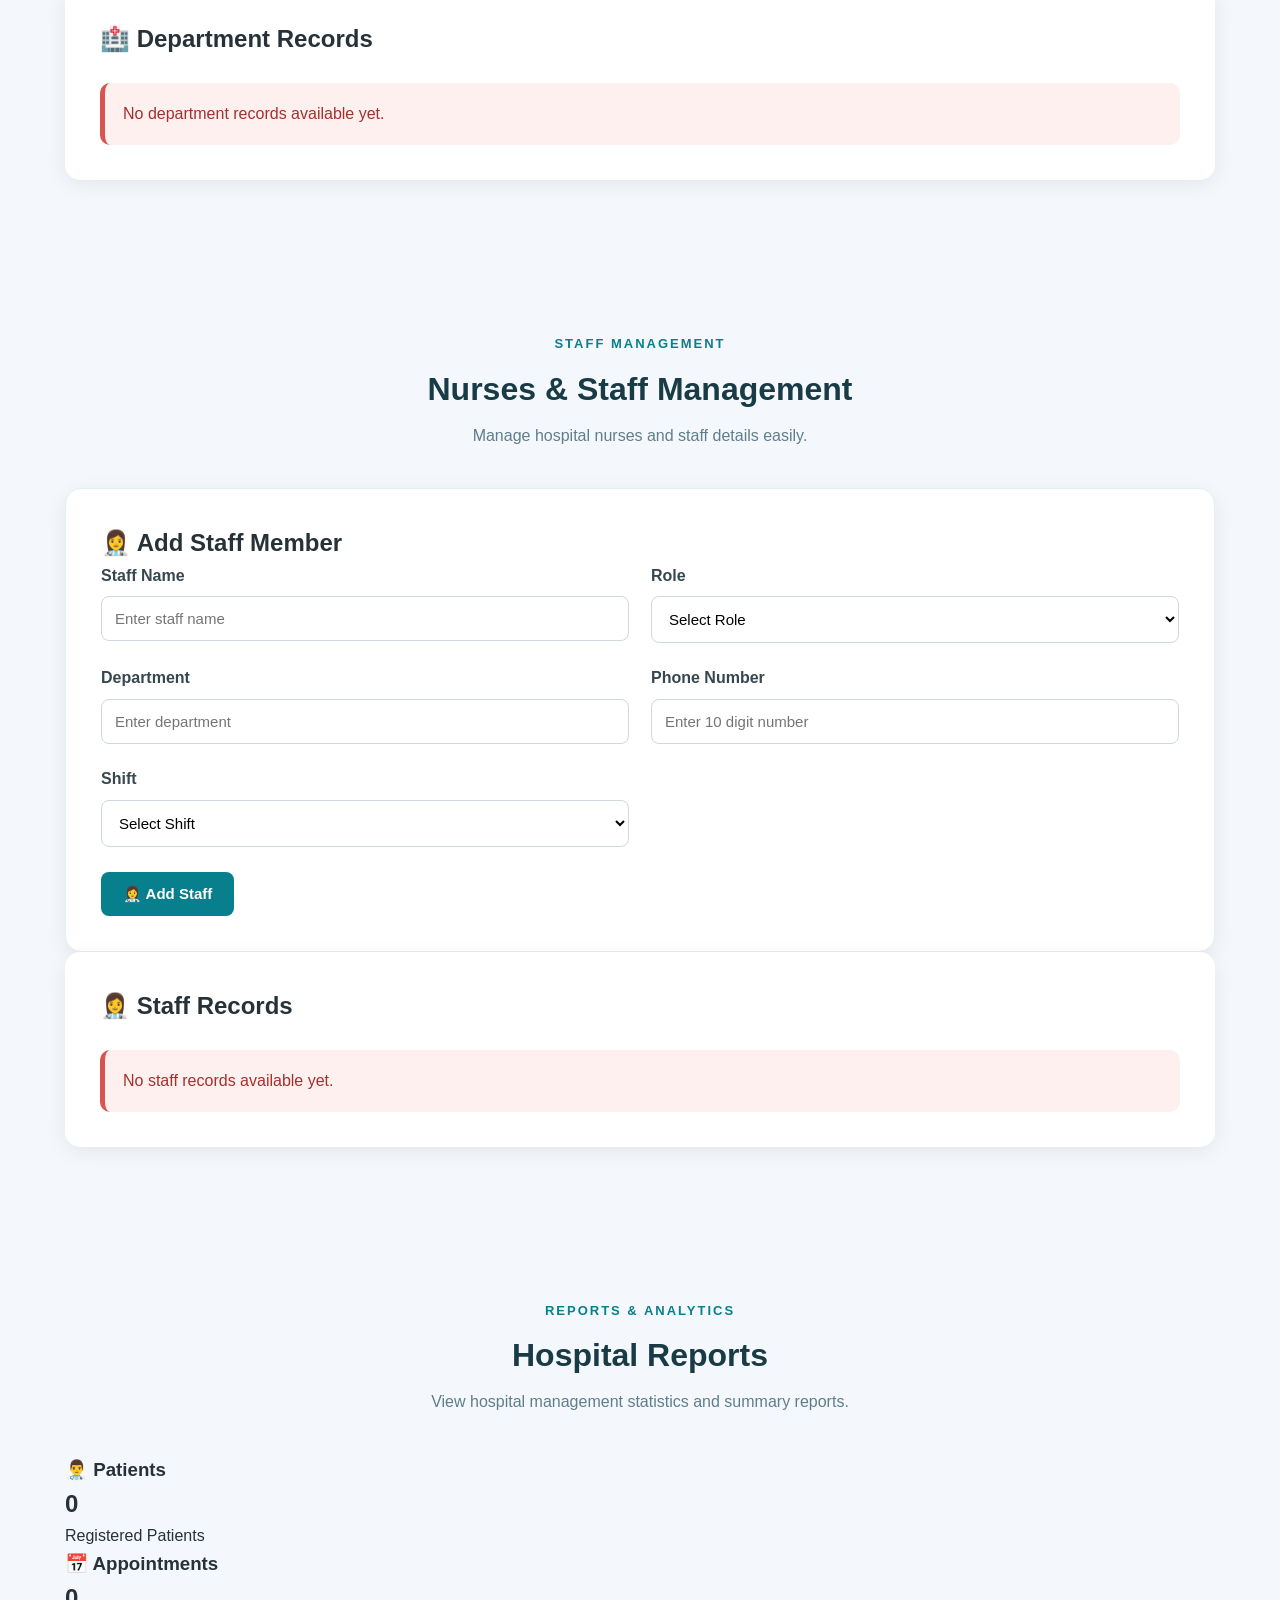
==== commit 12cfdddd: "Update index.html" ====
--- a/index.html
+++ b/index.html
@@ -21,6 +21,7 @@
     <a href="#appointment">Appointments</a>
     <a href="#records">Records</a>
     <a href="#medicines">Medicines</a>
+    <a href="#prescription">Prescription</a>
     <a href="#beds">Beds</a>
     <a href="#buildings">Buildings</a>
     <a href="#emergency">Emergency</a>
@@ -33,7 +34,7 @@
     <a href="#notifications">Notifications</a>
     <a href="#pharmacy">Pharmacy Stock</a>
     <a href="#discharge">Discharge</a>
-    <a href="#hospitals">Hospitals</a>
+    
     <a href="#contact">Contact</a>
     <a href="login.html" class="login-btn">Login</a>
 </nav>
@@ -509,6 +510,79 @@
         <div id="bedList"></div>
 
     </div>
+
+</section>
+<!-- DOCTOR PRESCRIPTION --><section id="prescription" class="section"><div class="section-title">
+    <span>DOCTOR PRESCRIPTION</span>
+    <h2>Medicine Prescription</h2>
+    <p>Record medicines prescribed by the doctor.</p>
+</div>
+
+<div class="form-card">
+
+    <form onsubmit="addPrescription(event)">
+
+        <div class="form-grid">
+
+            <div class="form-group">
+                <label>Patient Name</label>
+                <input type="text"
+                       id="prescriptionPatient"
+                       placeholder="Enter patient name"
+                       required>
+            </div>
+
+            <div class="form-group">
+                <label>Select Doctor</label>
+                <select id="prescriptionDoctor" required>
+                    <option value="">Choose Doctor</option>
+                    <option>Dr. Arun</option>
+                    <option>Dr. Priya</option>
+                    <option>Dr. Kumar</option>
+                </select>
+            </div>
+
+            <div class="form-group">
+                <label>Medicine Name</label>
+                <input type="text"
+                       id="prescriptionMedicine"
+                       placeholder="Enter prescribed medicine"
+                       required>
+            </div>
+
+            <div class="form-group">
+                <label>Quantity</label>
+                <input type="number"
+                       id="prescriptionQuantity"
+                       min="1"
+                       placeholder="Enter quantity"
+                       required>
+            </div>
+
+            <div class="form-group">
+                <label>Prescription Notes</label>
+                <input type="text"
+                       id="prescriptionNotes"
+                       placeholder="Enter doctor's instructions"
+                       required>
+            </div>
+
+        </div>
+
+        <button type="submit" class="primary-btn">
+            Save Prescription
+        </button>
+
+    </form>
+
+    <div id="prescriptionMessage"></div>
+
+</div>
+
+<div class="records-card">
+    <h2>Prescription Records</h2>
+    <div id="prescriptionList"></div>
+</div>
 
 </section>
     <!-- BUILDING MANAGEMENT -->
@@ -1337,137 +1411,8 @@
     </div>
 
 </section>
-    <!-- DISCHARGE MANAGEMENT -->
-
-<section id="discharge" class="section">
-
-    <div class="section-title">
-        <span>DISCHARGE MANAGEMENT</span>
-        <h2>Patient Discharge Management</h2>
-        <p>Manage patient discharge details and final status.</p>
-    </div>
-
-    <div class="form-card">
-
-        <h2>🏠 Discharge Patient</h2>
-
-        <form onsubmit="addDischarge(event)">
-
-            <div class="form-grid">
-
-                <div class="form-group">
-                    <label>Patient Name</label>
-                    <input type="text"
-                           id="dischargePatientName"
-                           placeholder="Enter patient name"
-                           required>
-                </div>
-
-                <div class="form-group">
-                    <label>Patient ID</label>
-                    <input type="text"
-                           id="dischargePatientId"
-                           placeholder="Enter patient ID"
-                           required>
-                </div>
-
-                <div class="form-group">
-                    <label>Admission Date</label>
-                    <input type="date"
-                           id="admissionDate"
-                           required>
-                </div>
-
-                <div class="form-group">
-                    <label>Discharge Date</label>
-                    <input type="date"
-                           id="dischargeDate"
-                           required>
-                </div>
-
-                <div class="form-group">
-                    <label>Discharge Doctor</label>
-                    <select id="dischargeDoctor" required>
-                        <option value="">Select Doctor</option>
-                        <option>Dr. Arun</option>
-                        <option>Dr. Priya</option>
-                        <option>Dr. Kumar</option>
-                    </select>
-                </div>
-
-                <div class="form-group">
-                    <label>Discharge Status</label>
-                    <select id="dischargeStatus" required>
-                        <option value="">Select Status</option>
-                        <option>Recovered</option>
-                        <option>Stable</option>
-                        <option>Referred</option>
-                    </select>
-                </div>
-
-                <div class="form-group">
-                    <label>Final Bill Amount</label>
-                    <input type="number"
-                           id="finalBill"
-                           placeholder="Enter final bill"
-                           min="0"
-                           required>
-                </div>
-
-                <div class="form-group">
-                    <label>Discharge Notes</label>
-                    <input type="text"
-                           id="dischargeNotes"
-                           placeholder="Enter discharge notes"
-                           required>
-                </div>
-
-            </div>
-
-            <button type="submit" class="primary-btn">
-                🏠 Discharge Patient
-            </button>
-
-        </form>
-
-        <div id="dischargeMessage"></div>
-
-    </div>
-
-    <div class="records-card">
-
-        <h2>🏠 Discharge Records</h2>
-
-        <div id="dischargeList"></div>
-
-    </div>
-
-</section>
-<!-- Other existing website sections -->
-
-<!-- Multiple Hospital Selection -->
-<section id="hospitals">
-    <h2>Available Hospitals</h2>
-    <p>Select a hospital to view its demo details.</p>
-
-    <select id="hospitalSelect" onchange="showHospital()">
-        <option value="">-- Select Hospital --</option>
-        <option value="apollo">Apollo Hospitals</option>
-        <option value="kauvery">Kauvery Hospital</option>
-        <option value="miot">MIOT International</option>
-        <option value="fortis">Fortis Hospital</option>
-        <option value="government">Government General Hospital</option>
-    </select>
-
-    <div id="hospitalDetails">
-        <p>Please select a hospital.</p>
-    </div>
-</section>
-
-</body>
-</html>
-
-<!-- CONTACT -->
+
+  <!-- CONTACT -->
 
 <section id="contact" class="contact-section">
 
--- a/style.css
+++ b/style.css
@@ -785,38 +785,3 @@
     }
 
 }
-/* ================= BED ACTION BUTTONS ================= */
-
-.bed-actions {
-    display: flex;
-    flex-wrap: wrap;
-    gap: 8px;
-    justify-content: center;
-}
-
-.edit-bed-btn,
-.delete-bed-btn {
-    padding: 9px 13px;
-    border: none;
-    border-radius: 7px;
-    cursor: pointer;
-    font-weight: bold;
-}
-
-.edit-bed-btn {
-    background: #087f8c;
-    color: white;
-}
-
-.edit-bed-btn:hover {
-    background: #05636d;
-}
-
-.delete-bed-btn {
-    background: #d9534f;
-    color: white;
-}
-
-.delete-bed-btn:hover {
-    background: #b52f2b;
-}
